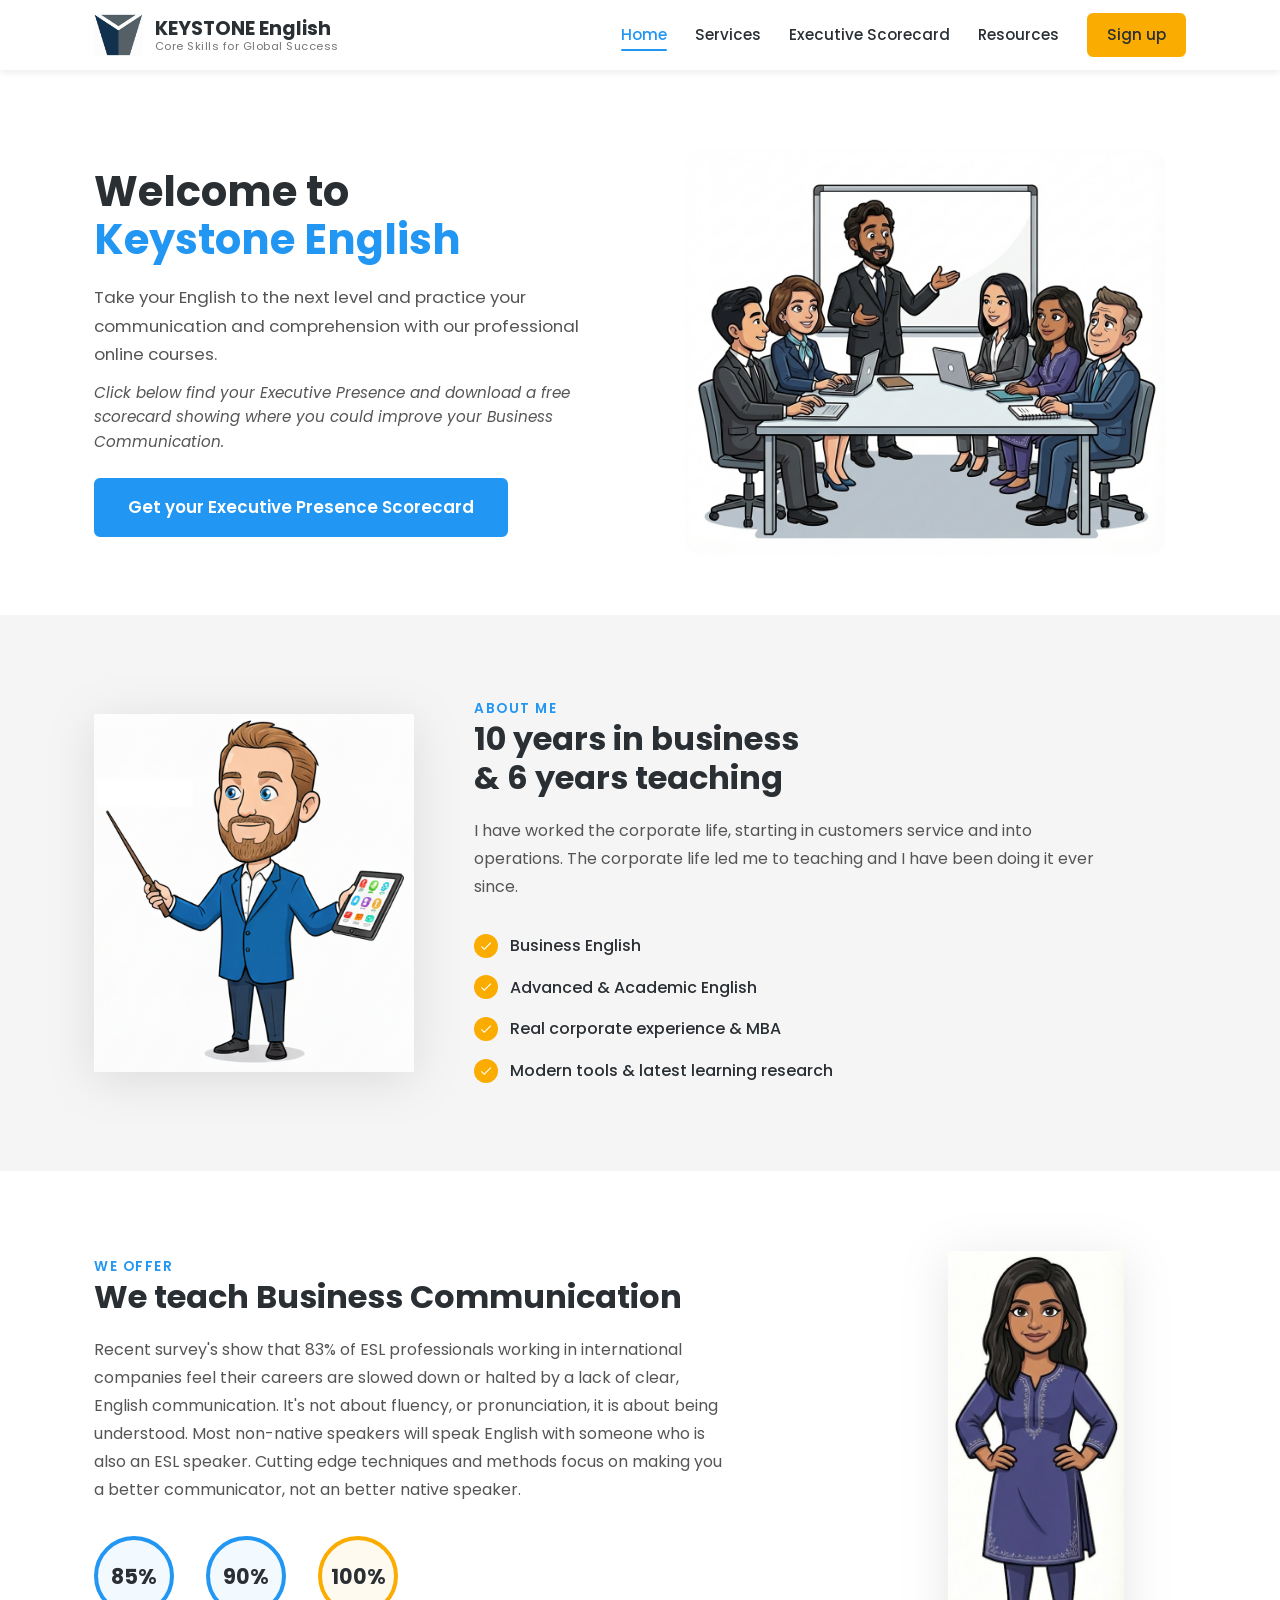
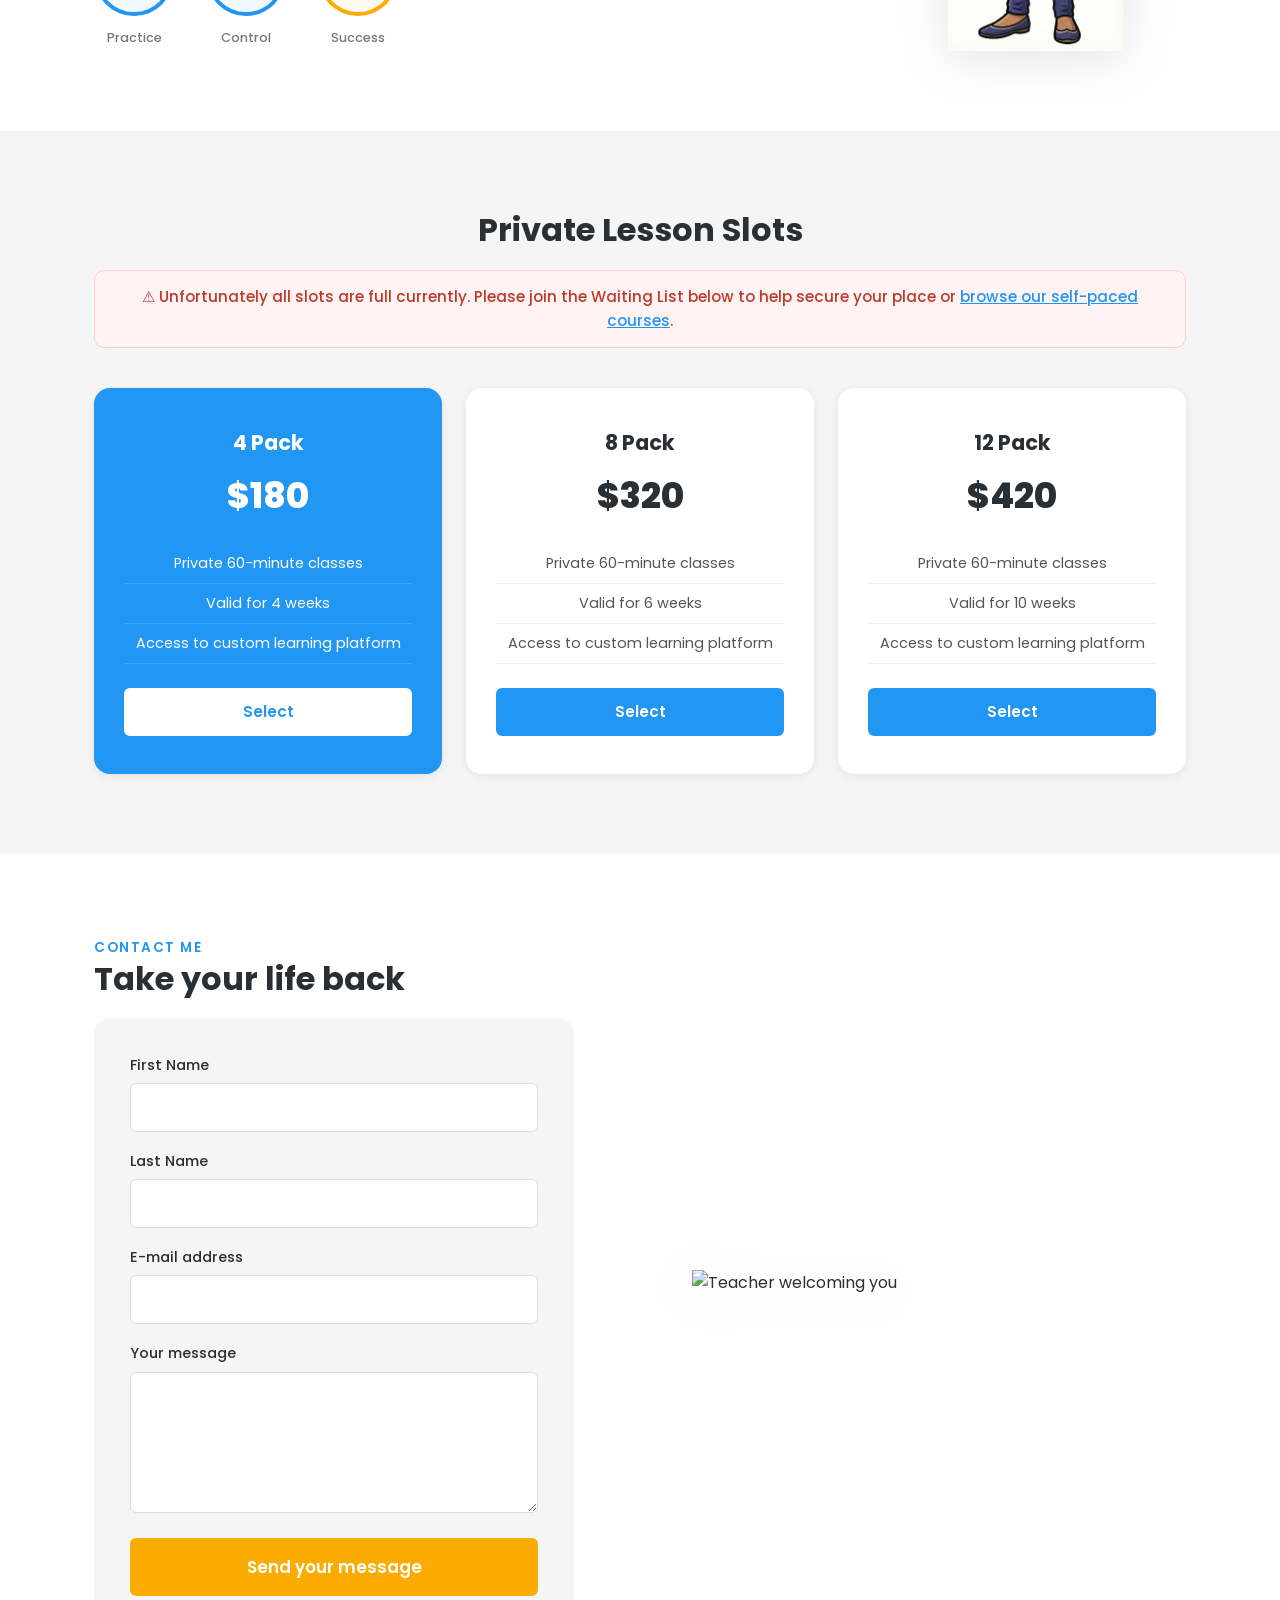
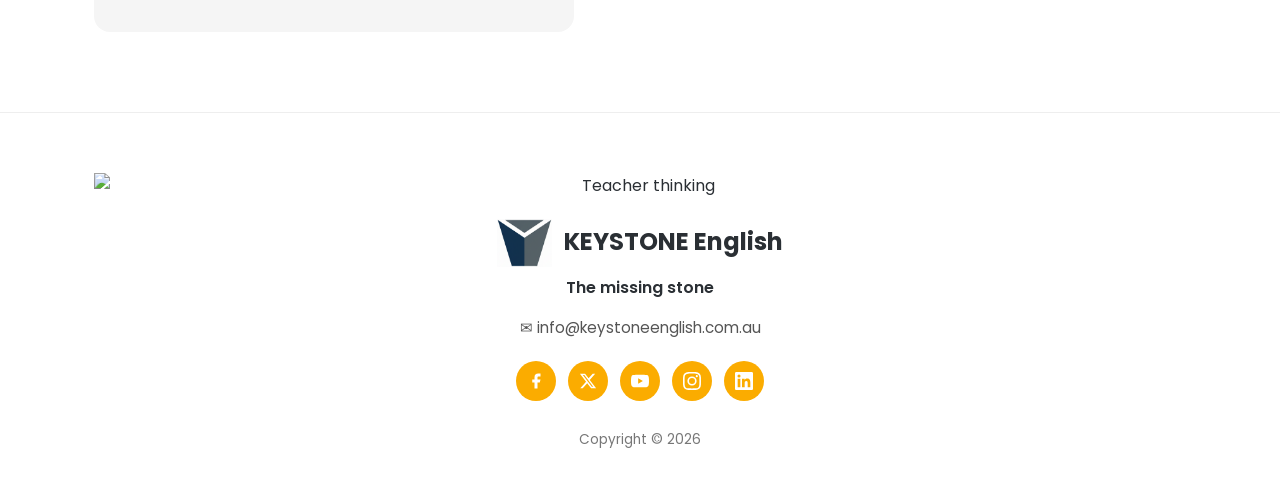
==== index.html @ 1584ec23 "Add index.html" ====
<!DOCTYPE html>
<html lang="en">
<head>
    <meta charset="UTF-8">
    <meta name="viewport" content="width=device-width, initial-scale=1.0">
    <title>Keystone English — Core Skills for Global Success</title>
    <meta name="description" content="Take your English to the next level. Executive Presence coaching, Business English courses, and the free Executive Presence Scorecard for advanced ESL professionals.">

    <!-- Fonts -->
    <link rel="preconnect" href="https://fonts.googleapis.com">
    <link rel="preconnect" href="https://fonts.gstatic.com" crossorigin>
    <link href="https://fonts.googleapis.com/css2?family=Poppins:wght@300;400;500;600;700;800&family=Barlow:wght@400;500;600&display=swap" rel="stylesheet">

    <!-- Styles -->
    <link rel="stylesheet" href="css/style.css">

    <!-- Favicon -->
    <link rel="icon" type="image/png" href="assets/logo.png">
</head>
<body>

    <!-- ========== NAVIGATION ========== -->
    <nav class="navbar" id="main-nav">
        <div class="container navbar__inner">
            <a href="index.html" class="navbar__logo">
                <img src="assets/logo.png" alt="Keystone English Logo">
                <div class="navbar__logo-text">
                    KEYSTONE English
                    <span>Core Skills for Global Success</span>
                </div>
            </a>

            <div class="navbar__links" id="nav-links">
                <a href="index.html" class="active">Home</a>
                <a href="#services">Services</a>
                <a href="scorecard.html">Executive Scorecard</a>
                <a href="resources.html">Resources</a>
                <a href="scorecard.html" class="btn btn--gold btn--sm">Sign up</a>
            </div>

            <button class="navbar__hamburger" id="hamburger" aria-label="Menu">
                <span></span>
                <span></span>
                <span></span>
            </button>
        </div>
    </nav>

    <!-- ========== HERO ========== -->
    <section class="hero" id="hero">
        <div class="container">
            <div class="hero__content fade-in">
                <h1>
                    Welcome to<br>
                    <span class="text-blue">Keystone English</span>
                </h1>
                <p class="hero__subtitle">
                    Take your English to the next level and practice your communication and comprehension with our professional online courses.
                </p>
                <p class="hero__cta-note">
                    Click below find your Executive Presence and download a free scorecard showing where you could improve your Business Communication.
                </p>
                <div class="hero__actions">
                    <a href="scorecard.html" class="btn btn--blue btn--lg">Get your Executive Presence Scorecard</a>
                </div>
            </div>
            <div class="hero__image fade-in">
                <img src="assets/images/boardroom.png" alt="Business meeting illustration">
            </div>
        </div>
    </section>

    <!-- ========== ABOUT ME ========== -->
    <section class="section section--light" id="about">
        <div class="container">
            <div class="about__grid">
                <div class="about__image fade-in">
                    <img src="assets/images/me-pointing.png" alt="Teacher pointing — About Me">
                </div>
                <div class="about__content fade-in">
                    <span class="section-label">About me</span>
                    <h2 class="section-heading">10 years in business<br>& 6 years teaching</h2>
                    <p class="section-text">
                        I have worked the corporate life, starting in customers service and into operations. The corporate life led me to teaching and I have been doing it ever since.
                    </p>
                    <ul class="about__checklist">
                        <li>
                            <span class="check-icon">
                                <svg viewBox="0 0 24 24"><path d="M9 16.17L4.83 12l-1.42 1.41L9 19 21 7l-1.41-1.41z"/></svg>
                            </span>
                            Business English
                        </li>
                        <li>
                            <span class="check-icon">
                                <svg viewBox="0 0 24 24"><path d="M9 16.17L4.83 12l-1.42 1.41L9 19 21 7l-1.41-1.41z"/></svg>
                            </span>
                            Advanced & Academic English
                        </li>
                        <li>
                            <span class="check-icon">
                                <svg viewBox="0 0 24 24"><path d="M9 16.17L4.83 12l-1.42 1.41L9 19 21 7l-1.41-1.41z"/></svg>
                            </span>
                            Real corporate experience & MBA
                        </li>
                        <li>
                            <span class="check-icon">
                                <svg viewBox="0 0 24 24"><path d="M9 16.17L4.83 12l-1.42 1.41L9 19 21 7l-1.41-1.41z"/></svg>
                            </span>
                            Modern tools & latest learning research
                        </li>
                    </ul>
                </div>
            </div>
        </div>
    </section>

    <!-- ========== WE OFFER ========== -->
    <section class="section section--white" id="offer">
        <div class="container">
            <div class="offer__grid">
                <div class="offer__content fade-in">
                    <span class="section-label">We offer</span>
                    <h2 class="section-heading">We teach Business Communication</h2>
                    <p class="section-text">
                        Recent survey's show that 83% of ESL professionals working in international companies feel their careers are slowed down or halted by a lack of clear, English communication. It's not about fluency, or pronunciation, it is about being understood. Most non-native speakers will speak English with someone who is also an ESL speaker. Cutting edge techniques and methods focus on making you a better communicator, not an better native speaker.
                    </p>

                    <div class="stats">
                        <div class="stat-circle stat-circle--85">
                            <div class="stat-circle__ring">
                                <span class="stat-circle__value">85%</span>
                            </div>
                            <span class="stat-circle__label">Practice</span>
                        </div>
                        <div class="stat-circle stat-circle--90">
                            <div class="stat-circle__ring">
                                <span class="stat-circle__value">90%</span>
                            </div>
                            <span class="stat-circle__label">Control</span>
                        </div>
                        <div class="stat-circle stat-circle--100">
                            <div class="stat-circle__ring">
                                <span class="stat-circle__value">100%</span>
                            </div>
                            <span class="stat-circle__label">Success</span>
                        </div>
                    </div>
                </div>
                <div class="offer__image fade-in">
                    <img src="assets/images/teacher-indian-female.png" alt="Business communication teacher">
                </div>
            </div>
        </div>
    </section>

    <!-- ========== PRIVATE LESSON SLOTS ========== -->
    <section class="section section--light" id="services">
        <div class="container">
            <div style="text-align:center;" class="fade-in">
                <h2 class="section-heading" style="text-align:center;">Private Lesson Slots</h2>
            </div>

            <div class="packages__notice fade-in">
                ⚠ Unfortunately all slots are full currently. Please join the Waiting List below to help secure your place or <a href="resources.html" style="color:#2196F3; text-decoration:underline;">browse our self-paced courses</a>.
            </div>

            <div class="packages__grid">
                <div class="package-card package-card--featured fade-in">
                    <div class="package-card__name">4 Pack</div>
                    <div class="package-card__price">$180</div>
                    <div class="package-card__details">
                        <div class="package-card__detail">Private 60-minute classes</div>
                        <div class="package-card__detail">Valid for 4 weeks</div>
                        <div class="package-card__detail">Access to custom learning platform</div>
                    </div>
                    <a href="#contact" class="btn btn--blue package-card__btn">Select</a>
                </div>

                <div class="package-card fade-in">
                    <div class="package-card__name">8 Pack</div>
                    <div class="package-card__price">$320</div>
                    <div class="package-card__details">
                        <div class="package-card__detail">Private 60-minute classes</div>
                        <div class="package-card__detail">Valid for 6 weeks</div>
                        <div class="package-card__detail">Access to custom learning platform</div>
                    </div>
                    <a href="#contact" class="btn btn--blue package-card__btn">Select</a>
                </div>

                <div class="package-card fade-in">
                    <div class="package-card__name">12 Pack</div>
                    <div class="package-card__price">$420</div>
                    <div class="package-card__details">
                        <div class="package-card__detail">Private 60-minute classes</div>
                        <div class="package-card__detail">Valid for 10 weeks</div>
                        <div class="package-card__detail">Access to custom learning platform</div>
                    </div>
                    <a href="#contact" class="btn btn--blue package-card__btn">Select</a>
                </div>
            </div>
        </div>
    </section>

    <!-- ========== CONTACT SECTION ========== -->
    <section class="section section--white" id="contact">
        <div class="container">
            <div class="contact__grid">
                <div class="contact__form-wrapper fade-in">
                    <span class="section-label">Contact me</span>
                    <h2 class="section-heading">Take your life back</h2>
                    <form class="contact__form" id="contact-form">
                        <div class="form-group">
                            <label for="first-name">First Name</label>
                            <input type="text" id="first-name" name="firstName" required>
                        </div>
                        <div class="form-group">
                            <label for="last-name">Last Name</label>
                            <input type="text" id="last-name" name="lastName" required>
                        </div>
                        <div class="form-group">
                            <label for="email">E-mail address</label>
                            <input type="email" id="email" name="email" required>
                        </div>
                        <div class="form-group">
                            <label for="message">Your message</label>
                            <textarea id="message" name="message" rows="5"></textarea>
                        </div>
                        <button type="submit" class="btn btn--gold btn--lg" style="width:100%;">Send your message</button>
                    </form>
                </div>

                <div class="contact__image fade-in">
                    <img src="assets/images/me-excited.png" alt="Teacher welcoming you">
                </div>
            </div>
        </div>
    </section>

    <!-- ========== FOOTER ========== -->
    <footer class="footer">
        <div class="container">
            <div class="footer__character">
                <img src="assets/images/me-thinking.png" alt="Teacher thinking">
            </div>

            <div class="footer__logo">
                <img src="assets/logo.png" alt="Keystone English">
                <span class="footer__logo-text">KEYSTONE English</span>
            </div>

            <p class="footer__tagline">The missing stone</p>

            <p class="footer__email">
                ✉ <a href="mailto:info@keystoneenglish.com.au">info@keystoneenglish.com.au</a>
            </p>

            <div class="footer__social">
                <a href="https://www.facebook.com" target="_blank" aria-label="Facebook">
                    <svg viewBox="0 0 24 24"><path d="M18 2h-3a5 5 0 0 0-5 5v3H7v4h3v8h4v-8h3l1-4h-4V7a1 1 0 0 1 1-1h3z"/></svg>
                </a>
                <a href="https://www.twitter.com" target="_blank" aria-label="X">
                    <svg viewBox="0 0 24 24"><path d="M18.244 2.25h3.308l-7.227 8.26 8.502 11.24H16.17l-5.214-6.817L4.99 21.75H1.68l7.73-8.835L1.254 2.25H8.08l4.713 6.231zm-1.161 17.52h1.833L7.084 4.126H5.117z"/></svg>
                </a>
                <a href="https://www.youtube.com" target="_blank" aria-label="YouTube">
                    <svg viewBox="0 0 24 24"><path d="M23.498 6.186a3.016 3.016 0 0 0-2.122-2.136C19.505 3.545 12 3.545 12 3.545s-7.505 0-9.377.505A3.017 3.017 0 0 0 .502 6.186C0 8.07 0 12 0 12s0 3.93.502 5.814a3.016 3.016 0 0 0 2.122 2.136c1.871.505 9.376.505 9.376.505s7.505 0 9.377-.505a3.015 3.015 0 0 0 2.122-2.136C24 15.93 24 12 24 12s0-3.93-.502-5.814zM9.545 15.568V8.432L15.818 12l-6.273 3.568z"/></svg>
                </a>
                <a href="https://www.instagram.com" target="_blank" aria-label="Instagram">
                    <svg viewBox="0 0 24 24"><path d="M12 2.163c3.204 0 3.584.012 4.85.07 3.252.148 4.771 1.691 4.919 4.919.058 1.265.069 1.645.069 4.849 0 3.205-.012 3.584-.069 4.849-.149 3.225-1.664 4.771-4.919 4.919-1.266.058-1.644.07-4.85.07-3.204 0-3.584-.012-4.849-.07-3.26-.149-4.771-1.699-4.919-4.92-.058-1.265-.07-1.644-.07-4.849 0-3.204.013-3.583.07-4.849.149-3.227 1.664-4.771 4.919-4.919 1.266-.057 1.645-.069 4.849-.069zM12 0C8.741 0 8.333.014 7.053.072 2.695.272.273 2.69.073 7.052.014 8.333 0 8.741 0 12c0 3.259.014 3.668.072 4.948.2 4.358 2.618 6.78 6.98 6.98C8.333 23.986 8.741 24 12 24c3.259 0 3.668-.014 4.948-.072 4.354-.2 6.782-2.618 6.979-6.98.059-1.28.073-1.689.073-4.948 0-3.259-.014-3.667-.072-4.947-.196-4.354-2.617-6.78-6.979-6.98C15.668.014 15.259 0 12 0zm0 5.838a6.162 6.162 0 1 0 0 12.324 6.162 6.162 0 0 0 0-12.324zM12 16a4 4 0 1 1 0-8 4 4 0 0 1 0 8zm6.406-11.845a1.44 1.44 0 1 0 0 2.881 1.44 1.44 0 0 0 0-2.881z"/></svg>
                </a>
                <a href="https://www.linkedin.com" target="_blank" aria-label="LinkedIn">
                    <svg viewBox="0 0 24 24"><path d="M20.447 20.452h-3.554v-5.569c0-1.328-.027-3.037-1.852-3.037-1.853 0-2.136 1.445-2.136 2.939v5.667H9.351V9h3.414v1.561h.046c.477-.9 1.637-1.85 3.37-1.85 3.601 0 4.267 2.37 4.267 5.455v6.286zM5.337 7.433a2.062 2.062 0 0 1-2.063-2.065 2.064 2.064 0 1 1 2.063 2.065zm1.782 13.019H3.555V9h3.564v11.452zM22.225 0H1.771C.792 0 0 .774 0 1.729v20.542C0 23.227.792 24 1.771 24h20.451C23.2 24 24 23.227 24 22.271V1.729C24 .774 23.2 0 22.222 0h.003z"/></svg>
                </a>
            </div>

            <p class="footer__copyright">Copyright © 2026</p>
        </div>
    </footer>

    <!-- ========== JAVASCRIPT ========== -->
    <script>
        // Mobile nav toggle
        const hamburger = document.getElementById('hamburger');
        const navLinks = document.getElementById('nav-links');
        hamburger.addEventListener('click', () => {
            navLinks.classList.toggle('open');
        });

        // Close mobile nav on link click
        navLinks.querySelectorAll('a').forEach(link => {
            link.addEventListener('click', () => {
                navLinks.classList.remove('open');
            });
        });

        // Fade-in on scroll
        const fadeEls = document.querySelectorAll('.fade-in');
        const observer = new IntersectionObserver((entries) => {
            entries.forEach(entry => {
                if (entry.isIntersecting) {
                    entry.target.classList.add('visible');
                }
            });
        }, { threshold: 0.15 });

        fadeEls.forEach(el => observer.observe(el));

        // Navbar shadow on scroll
        window.addEventListener('scroll', () => {
            const nav = document.getElementById('main-nav');
            if (window.scrollY > 10) {
                nav.style.boxShadow = '0 4px 20px rgba(0,0,0,0.1)';
            } else {
                nav.style.boxShadow = '0 2px 8px rgba(0,0,0,0.08)';
            }
        });

        // Contact form handler (placeholder)
        document.getElementById('contact-form').addEventListener('submit', (e) => {
            e.preventDefault();
            alert('Thank you for your message! We will get back to you soon.');
            e.target.reset();
        });
    </script>
</body>
</html>
---- css/style.css ----
/* ============================================
   KEYSTONE ENGLISH — Brand Stylesheet
   Brand Gold: #FBAC00 | Dark Charcoal: #2A2F34
   Fonts: Poppins, Barlow, Playfair Display
   ============================================ */

/* ---------- RESET & BASE ---------- */
*, *::before, *::after { box-sizing: border-box; margin: 0; padding: 0; }

html {
  scroll-behavior: smooth;
  font-size: 16px;
}

body {
  font-family: 'Poppins', 'Barlow', Arial, Helvetica, sans-serif;
  color: #2A2F34;
  background: #ffffff;
  line-height: 1.6;
  -webkit-font-smoothing: antialiased;
}

img { max-width: 100%; height: auto; display: block; }
a { text-decoration: none; color: inherit; }
ul { list-style: none; }
h1, h2, h3, h4, h5, h6 { font-family: 'Poppins', sans-serif; font-weight: 700; line-height: 1.2; }

/* ---------- VARIABLES ---------- */
:root {
  --brand-gold: #FBAC00;
  --brand-gold-hover: #e09a00;
  --dark: #2A2F34;
  --dark-light: #3a4046;
  --white: #FFFFFF;
  --light-bg: #F5F5F5;
  --blue: #2196F3;
  --blue-dark: #0064D1;
  --text-body: #555;
  --text-muted: #777;
  --shadow-sm: 0 2px 8px rgba(0,0,0,0.08);
  --shadow-md: 0 4px 20px rgba(0,0,0,0.1);
  --shadow-lg: 0 8px 40px rgba(0,0,0,0.12);
  --radius: 10px;
  --radius-lg: 16px;
  --transition: 0.3s ease;
  --max-width: 1140px;
}

.container {
  width: 100%;
  max-width: var(--max-width);
  margin: 0 auto;
  padding: 0 24px;
}

/* ---------- NAVBAR ---------- */
.navbar {
  position: fixed;
  top: 0;
  left: 0;
  right: 0;
  z-index: 1000;
  background: var(--white);
  box-shadow: var(--shadow-sm);
  transition: box-shadow var(--transition);
}

.navbar__inner {
  display: flex;
  align-items: center;
  justify-content: space-between;
  height: 70px;
}

.navbar__logo {
  display: flex;
  align-items: center;
  gap: 12px;
}

.navbar__logo img {
  height: 42px;
  width: auto;
}

.navbar__logo-text {
  font-weight: 700;
  font-size: 1.2rem;
  color: var(--dark);
  line-height: 1.2;
}

.navbar__logo-text span {
  display: block;
  font-size: 0.7rem;
  font-weight: 400;
  color: var(--text-muted);
  letter-spacing: 0.5px;
}

.navbar__links {
  display: flex;
  align-items: center;
  gap: 28px;
}

.navbar__links a {
  font-size: 0.95rem;
  font-weight: 500;
  color: var(--dark);
  transition: color var(--transition);
  position: relative;
}

.navbar__links a:hover,
.navbar__links a.active {
  color: var(--blue);
}

.navbar__links a.active::after {
  content: '';
  position: absolute;
  bottom: -4px;
  left: 0;
  right: 0;
  height: 2px;
  background: var(--blue);
  border-radius: 2px;
}

/* Buttons */
.btn {
  display: inline-flex;
  align-items: center;
  justify-content: center;
  padding: 10px 24px;
  border-radius: 6px;
  font-family: 'Poppins', sans-serif;
  font-weight: 600;
  font-size: 0.95rem;
  cursor: pointer;
  border: 2px solid transparent;
  transition: all var(--transition);
  white-space: nowrap;
}

.btn--gold {
  background: var(--brand-gold);
  color: var(--white);
  border-color: var(--brand-gold);
}
.btn--gold:hover {
  background: var(--brand-gold-hover);
  border-color: var(--brand-gold-hover);
  transform: translateY(-1px);
  box-shadow: 0 4px 14px rgba(251,172,0,0.35);
}

.btn--blue {
  background: var(--blue);
  color: var(--white);
  border-color: var(--blue);
}
.btn--blue:hover {
  background: var(--blue-dark);
  border-color: var(--blue-dark);
  transform: translateY(-1px);
  box-shadow: 0 4px 14px rgba(33,150,243,0.35);
}

.btn--outline {
  background: transparent;
  color: var(--dark);
  border-color: var(--dark);
}
.btn--outline:hover {
  background: var(--dark);
  color: var(--white);
}

.btn--lg {
  padding: 14px 32px;
  font-size: 1.05rem;
}

.btn--sm {
  padding: 8px 18px;
  font-size: 0.85rem;
}

/* Hamburger */
.navbar__hamburger {
  display: none;
  flex-direction: column;
  gap: 5px;
  background: none;
  border: none;
  cursor: pointer;
  padding: 4px;
}

.navbar__hamburger span {
  display: block;
  width: 26px;
  height: 3px;
  background: var(--dark);
  border-radius: 2px;
  transition: var(--transition);
}

/* ---------- HERO SECTION ---------- */
.hero {
  margin-top: 70px;
  padding: 80px 0 60px;
  background: var(--white);
  position: relative;
  overflow: hidden;
}

.hero .container {
  display: flex;
  align-items: center;
  gap: 48px;
}

.hero__content {
  flex: 1;
  max-width: 540px;
}

.hero__content h1 {
  font-size: 2.6rem;
  color: var(--dark);
  margin-bottom: 20px;
  line-height: 1.15;
}

.hero__content h1 span.text-blue {
  color: var(--blue);
}

.hero__subtitle {
  font-size: 1.05rem;
  color: var(--text-body);
  margin-bottom: 12px;
  line-height: 1.7;
}

.hero__cta-note {
  font-size: 0.95rem;
  color: var(--text-body);
  margin-bottom: 24px;
  font-style: italic;
}

.hero__actions {
  display: flex;
  gap: 16px;
  flex-wrap: wrap;
}

.hero__image {
  flex: 1;
  display: flex;
  justify-content: center;
  align-items: center;
}

.hero__image img {
  max-width: 480px;
  width: 100%;
  border-radius: var(--radius-lg);
}

/* ---------- SECTIONS (SHARED) ---------- */
.section {
  padding: 80px 0;
}

.section--light {
  background: var(--light-bg);
}

.section--white {
  background: var(--white);
}

.section-label {
  font-size: 0.85rem;
  font-weight: 600;
  color: var(--blue);
  text-transform: uppercase;
  letter-spacing: 1.5px;
  margin-bottom: 8px;
}

.section-heading {
  font-size: 2rem;
  color: var(--dark);
  margin-bottom: 20px;
}

.section-text {
  font-size: 1rem;
  color: var(--text-body);
  line-height: 1.75;
  max-width: 640px;
}

/* ---------- ABOUT SECTION ---------- */
.about__grid {
  display: flex;
  align-items: center;
  gap: 60px;
}

.about__image {
  flex: 0 0 320px;
  display: flex;
  justify-content: center;
}

.about__image img {
  max-height: 440px;
  width: auto;
  filter: drop-shadow(0 8px 24px rgba(0,0,0,0.1));
}

.about__content {
  flex: 1;
}

.about__checklist {
  margin-top: 24px;
}

.about__checklist li {
  display: flex;
  align-items: center;
  gap: 12px;
  padding: 8px 0;
  font-size: 1rem;
  color: var(--dark);
  font-weight: 500;
}

.about__checklist li .check-icon {
  width: 24px;
  height: 24px;
  border-radius: 50%;
  background: var(--brand-gold);
  display: flex;
  align-items: center;
  justify-content: center;
  flex-shrink: 0;
}

.about__checklist li .check-icon svg {
  width: 14px;
  height: 14px;
  fill: var(--white);
}

/* ---------- WE OFFER SECTION ---------- */
.offer__grid {
  display: flex;
  align-items: center;
  gap: 60px;
}

.offer__content {
  flex: 1;
}

.offer__image {
  flex: 0 0 300px;
  display: flex;
  justify-content: center;
}

.offer__image img {
  max-height: 400px;
  width: auto;
  filter: drop-shadow(0 8px 24px rgba(0,0,0,0.1));
}

.stats {
  display: flex;
  gap: 32px;
  margin-top: 32px;
}

.stat-circle {
  text-align: center;
}

.stat-circle__ring {
  width: 80px;
  height: 80px;
  border-radius: 50%;
  border: 4px solid #ddd;
  display: flex;
  align-items: center;
  justify-content: center;
  margin: 0 auto 8px;
  position: relative;
}

.stat-circle__ring::before {
  content: '';
  position: absolute;
  inset: -4px;
  border-radius: 50%;
  border: 4px solid transparent;
}

.stat-circle--85 .stat-circle__ring {
  border-color: var(--blue);
  background: rgba(33,150,243,0.06);
}

.stat-circle--90 .stat-circle__ring {
  border-color: var(--blue);
  background: rgba(33,150,243,0.06);
}

.stat-circle--100 .stat-circle__ring {
  border-color: var(--brand-gold);
  background: rgba(251,172,0,0.06);
}

.stat-circle__value {
  font-size: 1.3rem;
  font-weight: 700;
  color: var(--dark);
}

.stat-circle__label {
  font-size: 0.8rem;
  color: var(--text-muted);
  font-weight: 500;
}

/* ---------- PACKAGES SECTION ---------- */
.packages__notice {
  background: #fff3f3;
  border: 1px solid #ffcccc;
  color: #c0392b;
  padding: 14px 20px;
  border-radius: var(--radius);
  text-align: center;
  margin-bottom: 40px;
  font-size: 0.95rem;
  font-weight: 500;
}

.packages__grid {
  display: grid;
  grid-template-columns: repeat(3, 1fr);
  gap: 24px;
}

.package-card {
  background: var(--white);
  border-radius: var(--radius-lg);
  padding: 36px 28px;
  text-align: center;
  box-shadow: var(--shadow-sm);
  transition: all var(--transition);
  border: 2px solid transparent;
  position: relative;
}

.package-card:hover {
  transform: translateY(-4px);
  box-shadow: var(--shadow-lg);
}

.package-card--featured {
  background: var(--blue);
  color: var(--white);
  border-color: var(--blue);
}

.package-card--featured .package-card__price,
.package-card--featured .package-card__name,
.package-card--featured .package-card__detail {
  color: var(--white);
}

.package-card__name {
  font-size: 1.3rem;
  font-weight: 700;
  color: var(--dark);
  margin-bottom: 8px;
}

.package-card__price {
  font-size: 2.2rem;
  font-weight: 800;
  color: var(--dark);
  margin-bottom: 20px;
}

.package-card__price span {
  font-size: 1rem;
  font-weight: 400;
}

.package-card__details {
  margin-bottom: 24px;
}

.package-card__detail {
  font-size: 0.9rem;
  color: var(--text-body);
  padding: 8px 0;
  border-bottom: 1px solid rgba(0,0,0,0.06);
}

.package-card--featured .package-card__detail {
  border-bottom-color: rgba(255,255,255,0.15);
}

.package-card__btn {
  width: 100%;
}

.package-card--featured .btn--blue {
  background: var(--white);
  color: var(--blue);
  border-color: var(--white);
}

.package-card--featured .btn--blue:hover {
  background: var(--light-bg);
  color: var(--blue-dark);
}

/* ---------- CONTACT SECTION ---------- */
.contact__grid {
  display: flex;
  align-items: center;
  gap: 60px;
}

.contact__form-wrapper {
  flex: 1;
  max-width: 480px;
}

.contact__form {
  background: var(--light-bg);
  padding: 36px;
  border-radius: var(--radius-lg);
}

.form-group {
  margin-bottom: 18px;
}

.form-group label {
  display: block;
  font-size: 0.9rem;
  font-weight: 500;
  color: var(--dark);
  margin-bottom: 6px;
}

.form-group input,
.form-group textarea {
  width: 100%;
  padding: 12px 16px;
  border: 1px solid #ddd;
  border-radius: 6px;
  font-family: 'Poppins', sans-serif;
  font-size: 0.95rem;
  color: var(--dark);
  transition: border-color var(--transition);
  background: var(--white);
}

.form-group input:focus,
.form-group textarea:focus {
  outline: none;
  border-color: var(--brand-gold);
  box-shadow: 0 0 0 3px rgba(251,172,0,0.15);
}

.form-group textarea {
  resize: vertical;
  min-height: 120px;
}

.contact__image {
  flex: 0 0 320px;
  display: flex;
  justify-content: center;
}

.contact__image img {
  max-height: 420px;
  width: auto;
  filter: drop-shadow(0 8px 24px rgba(0,0,0,0.1));
}

/* ---------- FOOTER ---------- */
.footer {
  background: var(--white);
  border-top: 1px solid #eee;
  padding: 60px 0 30px;
  text-align: center;
}

.footer__character {
  margin: 0 auto 20px;
}

.footer__character img {
  max-height: 160px;
  width: auto;
  margin: 0 auto;
}

.footer__logo {
  display: flex;
  align-items: center;
  justify-content: center;
  gap: 12px;
  margin-bottom: 8px;
}

.footer__logo img {
  height: 48px;
  width: auto;
}

.footer__logo-text {
  font-size: 1.5rem;
  font-weight: 700;
  color: var(--dark);
}

.footer__tagline {
  font-size: 1rem;
  font-weight: 600;
  color: var(--dark);
  margin-bottom: 16px;
}

.footer__email {
  font-size: 0.95rem;
  color: var(--text-body);
  margin-bottom: 20px;
}

.footer__email a {
  color: var(--text-body);
  transition: color var(--transition);
}

.footer__email a:hover {
  color: var(--brand-gold);
}

.footer__social {
  display: flex;
  justify-content: center;
  gap: 12px;
  margin-bottom: 28px;
}

.footer__social a {
  width: 40px;
  height: 40px;
  border-radius: 50%;
  background: var(--brand-gold);
  color: var(--white);
  display: flex;
  align-items: center;
  justify-content: center;
  font-size: 1rem;
  font-weight: 700;
  transition: all var(--transition);
}

.footer__social a:hover {
  background: var(--brand-gold-hover);
  transform: translateY(-2px);
  box-shadow: 0 4px 12px rgba(251,172,0,0.35);
}

.footer__social a svg {
  width: 18px;
  height: 18px;
  fill: var(--white);
}

.footer__copyright {
  font-size: 0.85rem;
  color: var(--text-muted);
}

/* ---------- ANIMATIONS ---------- */
.fade-in {
  opacity: 0;
  transform: translateY(24px);
  transition: opacity 0.6s ease, transform 0.6s ease;
}

.fade-in.visible {
  opacity: 1;
  transform: translateY(0);
}

/* ---------- RESPONSIVE ---------- */
@media (max-width: 992px) {
  .hero .container {
    flex-direction: column;
    text-align: center;
  }

  .hero__content { max-width: 100%; }

  .hero__actions {
    justify-content: center;
  }

  .hero__image img { max-width: 380px; }

  .about__grid {
    flex-direction: column;
    text-align: center;
  }

  .about__image { flex: none; }

  .about__checklist li { justify-content: center; }

  .offer__grid {
    flex-direction: column;
    text-align: center;
  }

  .offer__image { flex: none; order: -1; }

  .stats { justify-content: center; }

  .packages__grid { grid-template-columns: 1fr; max-width: 400px; margin: 0 auto; }

  .contact__grid {
    flex-direction: column;
    text-align: center;
  }

  .contact__form-wrapper { max-width: 100%; }
  .contact__image { flex: none; order: -1; }
}

@media (max-width: 768px) {
  .navbar__links { display: none; }
  .navbar__hamburger { display: flex; }

  .navbar__links.open {
    display: flex;
    flex-direction: column;
    position: absolute;
    top: 70px;
    left: 0;
    right: 0;
    background: var(--white);
    padding: 20px 24px;
    box-shadow: var(--shadow-md);
    gap: 16px;
  }

  .hero__content h1 { font-size: 2rem; }
  .section-heading { font-size: 1.6rem; }
}

@media (max-width: 480px) {
  .hero { padding: 60px 0 40px; }
  .section { padding: 60px 0; }
  .hero__content h1 { font-size: 1.7rem; }
  .stats { gap: 20px; }
  .stat-circle__ring { width: 64px; height: 64px; }
  .stat-circle__value { font-size: 1.1rem; }
}
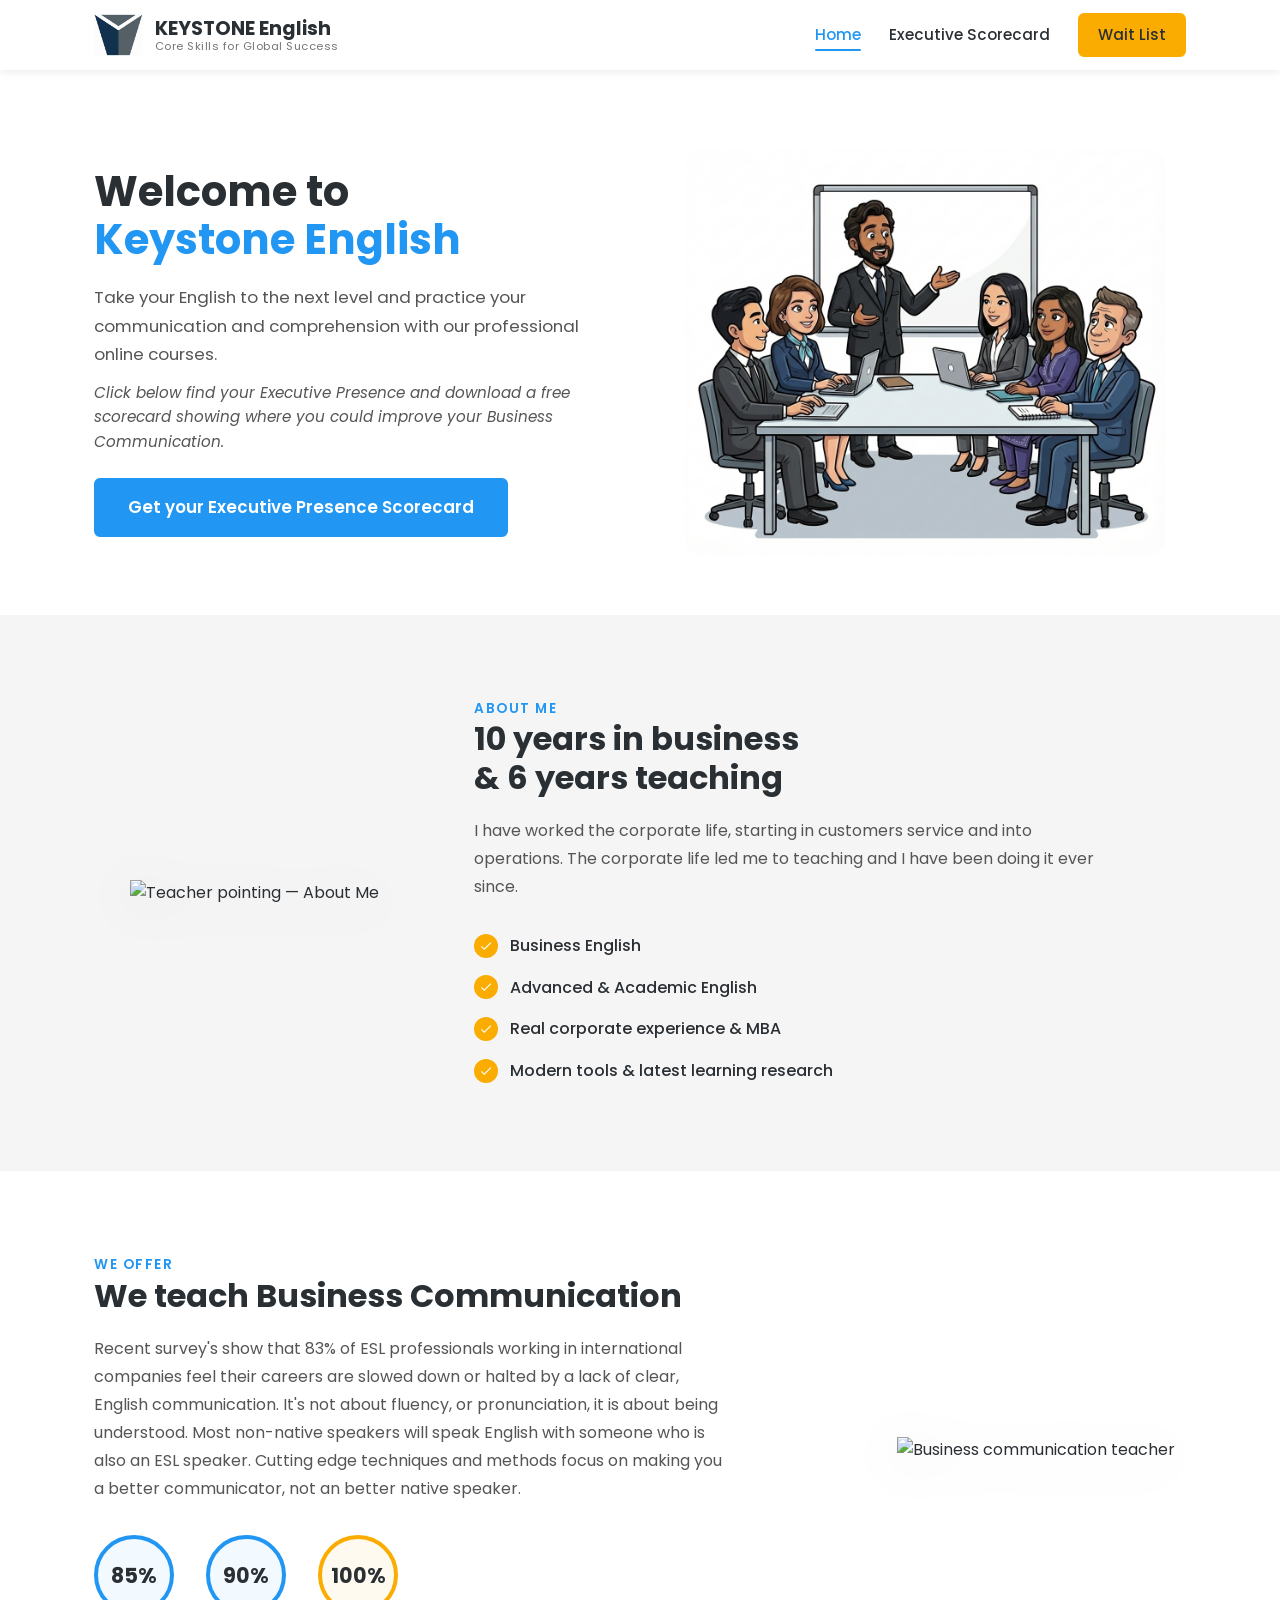
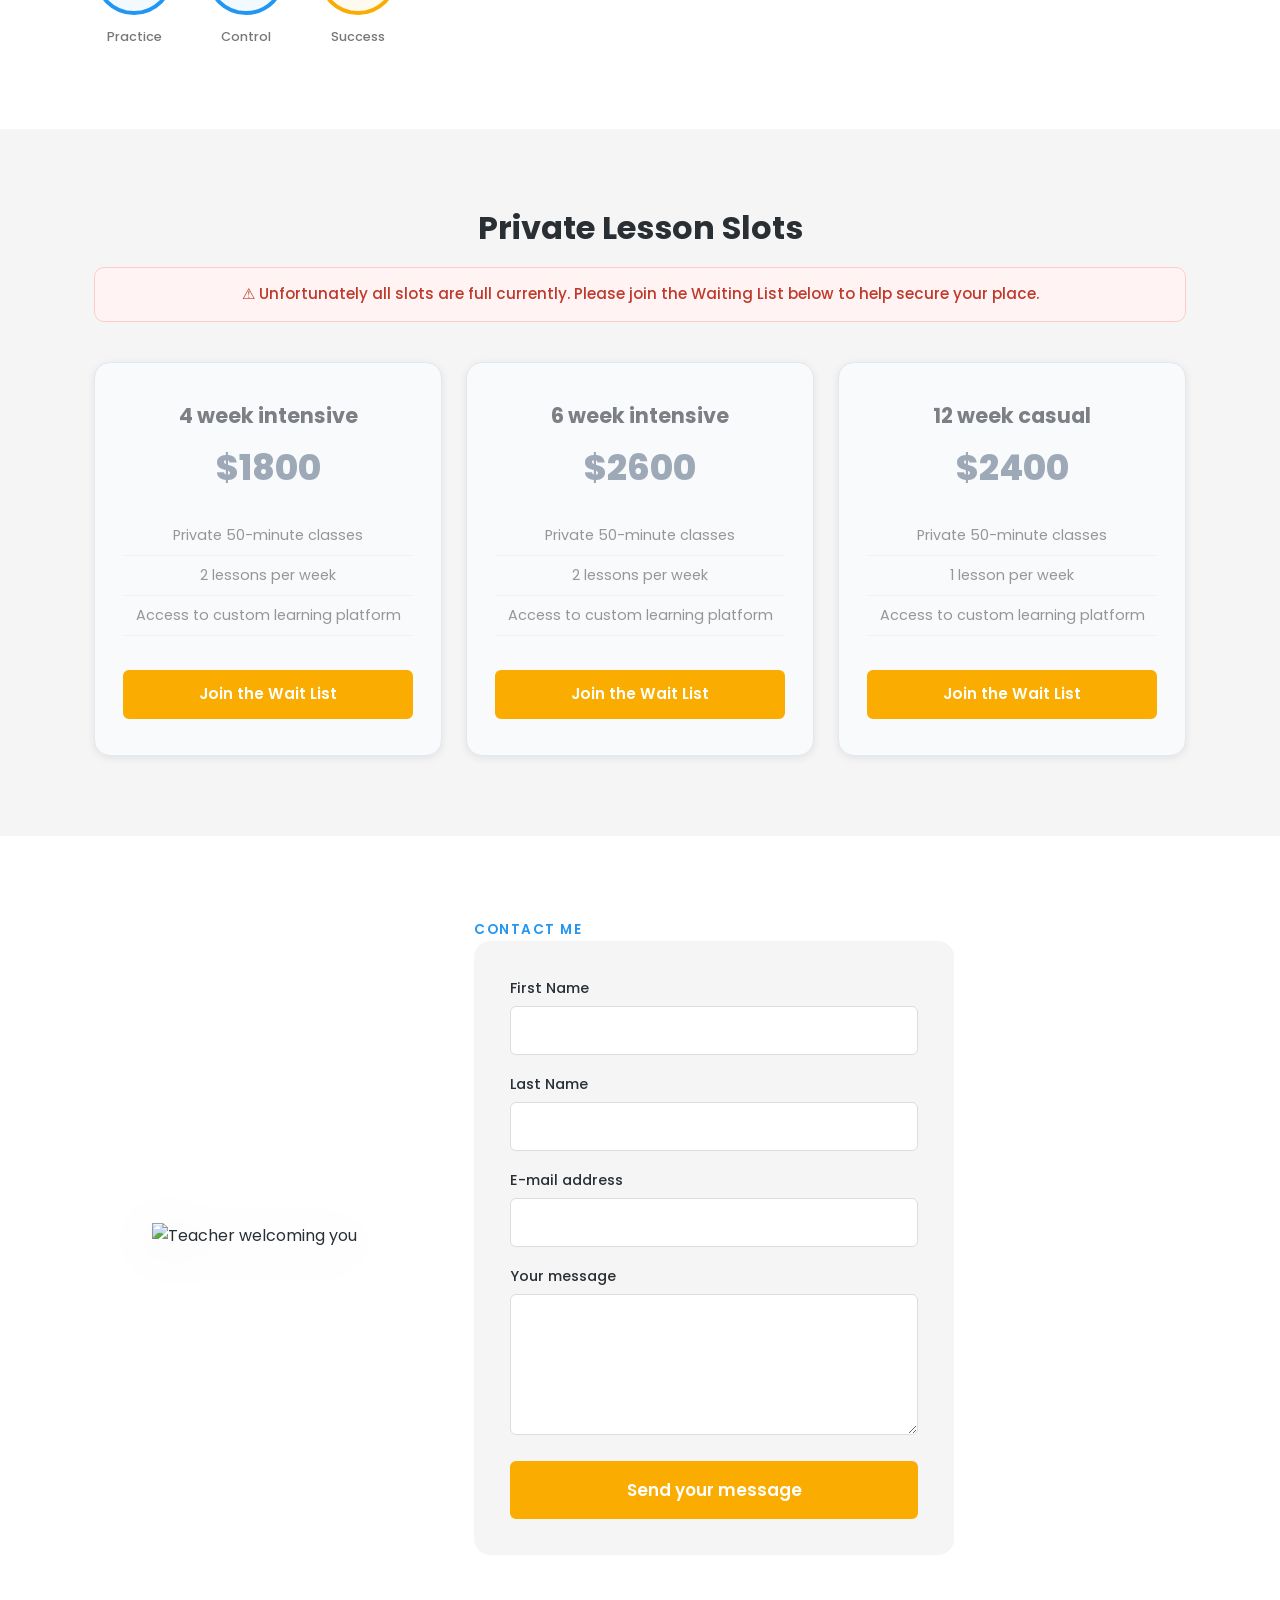
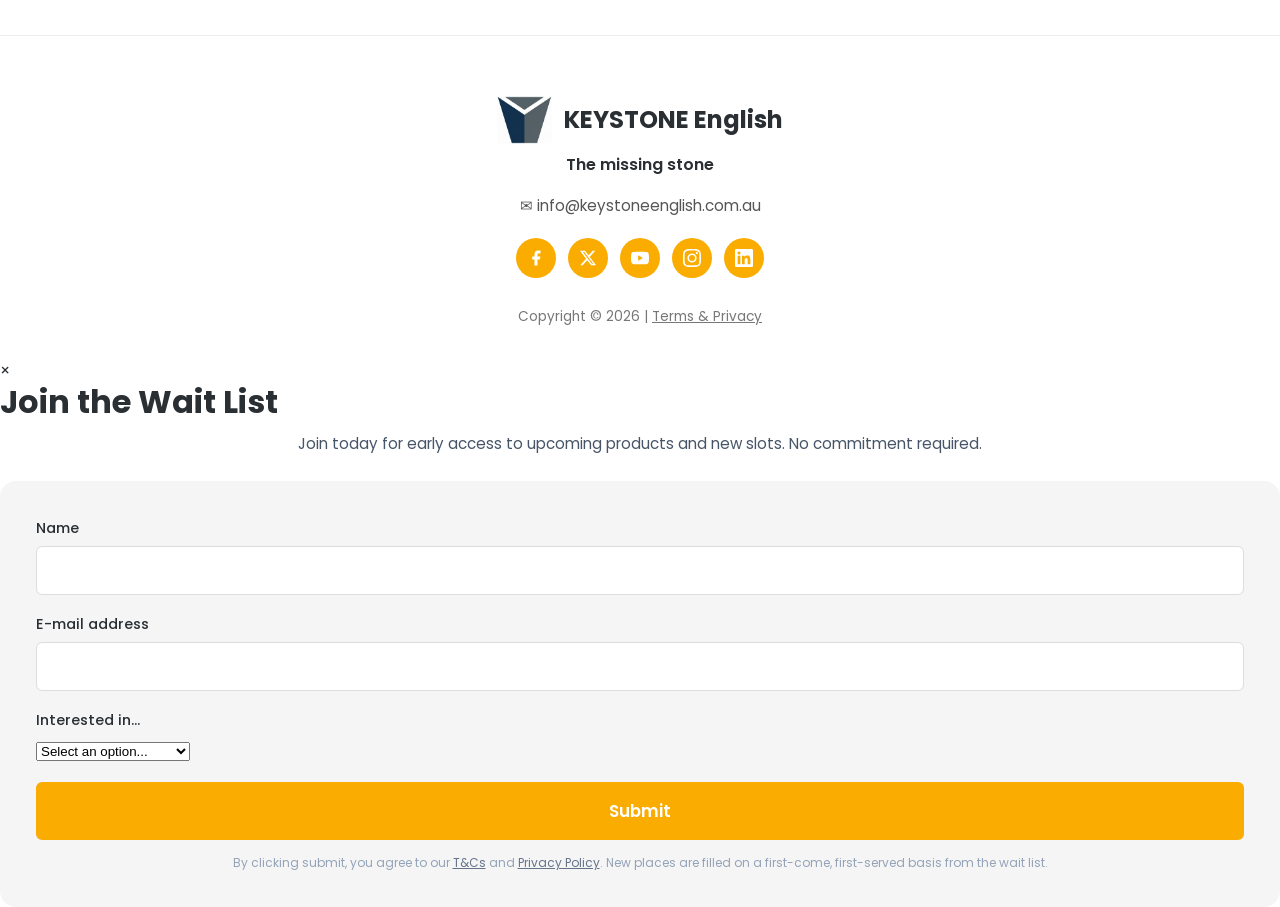
==== commit c9039d62: "Update index.html with latest design and branding" ====
--- a/index.html
+++ b/index.html
@@ -1,325 +1,512 @@
-<!DOCTYPE html>
-<html lang="en">
-<head>
-    <meta charset="UTF-8">
-    <meta name="viewport" content="width=device-width, initial-scale=1.0">
-    <title>Keystone English — Core Skills for Global Success</title>
-    <meta name="description" content="Take your English to the next level. Executive Presence coaching, Business English courses, and the free Executive Presence Scorecard for advanced ESL professionals.">
-
-    <!-- Fonts -->
-    <link rel="preconnect" href="https://fonts.googleapis.com">
-    <link rel="preconnect" href="https://fonts.gstatic.com" crossorigin>
-    <link href="https://fonts.googleapis.com/css2?family=Poppins:wght@300;400;500;600;700;800&family=Barlow:wght@400;500;600&display=swap" rel="stylesheet">
-
-    <!-- Styles -->
-    <link rel="stylesheet" href="css/style.css">
-
-    <!-- Favicon -->
-    <link rel="icon" type="image/png" href="assets/logo.png">
-</head>
-<body>
-
-    <!-- ========== NAVIGATION ========== -->
-    <nav class="navbar" id="main-nav">
-        <div class="container navbar__inner">
-            <a href="index.html" class="navbar__logo">
-                <img src="assets/logo.png" alt="Keystone English Logo">
-                <div class="navbar__logo-text">
-                    KEYSTONE English
-                    <span>Core Skills for Global Success</span>
-                </div>
-            </a>
-
-            <div class="navbar__links" id="nav-links">
-                <a href="index.html" class="active">Home</a>
-                <a href="#services">Services</a>
-                <a href="scorecard.html">Executive Scorecard</a>
-                <a href="resources.html">Resources</a>
-                <a href="scorecard.html" class="btn btn--gold btn--sm">Sign up</a>
-            </div>
-
-            <button class="navbar__hamburger" id="hamburger" aria-label="Menu">
-                <span></span>
-                <span></span>
-                <span></span>
-            </button>
-        </div>
-    </nav>
-
-    <!-- ========== HERO ========== -->
-    <section class="hero" id="hero">
-        <div class="container">
-            <div class="hero__content fade-in">
-                <h1>
-                    Welcome to<br>
-                    <span class="text-blue">Keystone English</span>
-                </h1>
-                <p class="hero__subtitle">
-                    Take your English to the next level and practice your communication and comprehension with our professional online courses.
-                </p>
-                <p class="hero__cta-note">
-                    Click below find your Executive Presence and download a free scorecard showing where you could improve your Business Communication.
-                </p>
-                <div class="hero__actions">
-                    <a href="scorecard.html" class="btn btn--blue btn--lg">Get your Executive Presence Scorecard</a>
-                </div>
-            </div>
-            <div class="hero__image fade-in">
-                <img src="assets/images/boardroom.png" alt="Business meeting illustration">
-            </div>
-        </div>
-    </section>
-
-    <!-- ========== ABOUT ME ========== -->
-    <section class="section section--light" id="about">
-        <div class="container">
-            <div class="about__grid">
-                <div class="about__image fade-in">
-                    <img src="assets/images/me-pointing.png" alt="Teacher pointing — About Me">
-                </div>
-                <div class="about__content fade-in">
-                    <span class="section-label">About me</span>
-                    <h2 class="section-heading">10 years in business<br>& 6 years teaching</h2>
-                    <p class="section-text">
-                        I have worked the corporate life, starting in customers service and into operations. The corporate life led me to teaching and I have been doing it ever since.
-                    </p>
-                    <ul class="about__checklist">
-                        <li>
-                            <span class="check-icon">
-                                <svg viewBox="0 0 24 24"><path d="M9 16.17L4.83 12l-1.42 1.41L9 19 21 7l-1.41-1.41z"/></svg>
-                            </span>
-                            Business English
-                        </li>
-                        <li>
-                            <span class="check-icon">
-                                <svg viewBox="0 0 24 24"><path d="M9 16.17L4.83 12l-1.42 1.41L9 19 21 7l-1.41-1.41z"/></svg>
-                            </span>
-                            Advanced & Academic English
-                        </li>
-                        <li>
-                            <span class="check-icon">
-                                <svg viewBox="0 0 24 24"><path d="M9 16.17L4.83 12l-1.42 1.41L9 19 21 7l-1.41-1.41z"/></svg>
-                            </span>
-                            Real corporate experience & MBA
-                        </li>
-                        <li>
-                            <span class="check-icon">
-                                <svg viewBox="0 0 24 24"><path d="M9 16.17L4.83 12l-1.42 1.41L9 19 21 7l-1.41-1.41z"/></svg>
-                            </span>
-                            Modern tools & latest learning research
-                        </li>
-                    </ul>
-                </div>
-            </div>
-        </div>
-    </section>
-
-    <!-- ========== WE OFFER ========== -->
-    <section class="section section--white" id="offer">
-        <div class="container">
-            <div class="offer__grid">
-                <div class="offer__content fade-in">
-                    <span class="section-label">We offer</span>
-                    <h2 class="section-heading">We teach Business Communication</h2>
-                    <p class="section-text">
-                        Recent survey's show that 83% of ESL professionals working in international companies feel their careers are slowed down or halted by a lack of clear, English communication. It's not about fluency, or pronunciation, it is about being understood. Most non-native speakers will speak English with someone who is also an ESL speaker. Cutting edge techniques and methods focus on making you a better communicator, not an better native speaker.
-                    </p>
-
-                    <div class="stats">
-                        <div class="stat-circle stat-circle--85">
-                            <div class="stat-circle__ring">
-                                <span class="stat-circle__value">85%</span>
-                            </div>
-                            <span class="stat-circle__label">Practice</span>
-                        </div>
-                        <div class="stat-circle stat-circle--90">
-                            <div class="stat-circle__ring">
-                                <span class="stat-circle__value">90%</span>
-                            </div>
-                            <span class="stat-circle__label">Control</span>
-                        </div>
-                        <div class="stat-circle stat-circle--100">
-                            <div class="stat-circle__ring">
-                                <span class="stat-circle__value">100%</span>
-                            </div>
-                            <span class="stat-circle__label">Success</span>
-                        </div>
-                    </div>
-                </div>
-                <div class="offer__image fade-in">
-                    <img src="assets/images/teacher-indian-female.png" alt="Business communication teacher">
-                </div>
-            </div>
-        </div>
-    </section>
-
-    <!-- ========== PRIVATE LESSON SLOTS ========== -->
-    <section class="section section--light" id="services">
-        <div class="container">
-            <div style="text-align:center;" class="fade-in">
-                <h2 class="section-heading" style="text-align:center;">Private Lesson Slots</h2>
-            </div>
-
-            <div class="packages__notice fade-in">
-                ⚠ Unfortunately all slots are full currently. Please join the Waiting List below to help secure your place or <a href="resources.html" style="color:#2196F3; text-decoration:underline;">browse our self-paced courses</a>.
-            </div>
-
-            <div class="packages__grid">
-                <div class="package-card package-card--featured fade-in">
-                    <div class="package-card__name">4 Pack</div>
-                    <div class="package-card__price">$180</div>
-                    <div class="package-card__details">
-                        <div class="package-card__detail">Private 60-minute classes</div>
-                        <div class="package-card__detail">Valid for 4 weeks</div>
-                        <div class="package-card__detail">Access to custom learning platform</div>
-                    </div>
-                    <a href="#contact" class="btn btn--blue package-card__btn">Select</a>
-                </div>
-
-                <div class="package-card fade-in">
-                    <div class="package-card__name">8 Pack</div>
-                    <div class="package-card__price">$320</div>
-                    <div class="package-card__details">
-                        <div class="package-card__detail">Private 60-minute classes</div>
-                        <div class="package-card__detail">Valid for 6 weeks</div>
-                        <div class="package-card__detail">Access to custom learning platform</div>
-                    </div>
-                    <a href="#contact" class="btn btn--blue package-card__btn">Select</a>
-                </div>
-
-                <div class="package-card fade-in">
-                    <div class="package-card__name">12 Pack</div>
-                    <div class="package-card__price">$420</div>
-                    <div class="package-card__details">
-                        <div class="package-card__detail">Private 60-minute classes</div>
-                        <div class="package-card__detail">Valid for 10 weeks</div>
-                        <div class="package-card__detail">Access to custom learning platform</div>
-                    </div>
-                    <a href="#contact" class="btn btn--blue package-card__btn">Select</a>
-                </div>
-            </div>
-        </div>
-    </section>
-
-    <!-- ========== CONTACT SECTION ========== -->
-    <section class="section section--white" id="contact">
-        <div class="container">
-            <div class="contact__grid">
-                <div class="contact__form-wrapper fade-in">
-                    <span class="section-label">Contact me</span>
-                    <h2 class="section-heading">Take your life back</h2>
-                    <form class="contact__form" id="contact-form">
-                        <div class="form-group">
-                            <label for="first-name">First Name</label>
-                            <input type="text" id="first-name" name="firstName" required>
-                        </div>
-                        <div class="form-group">
-                            <label for="last-name">Last Name</label>
-                            <input type="text" id="last-name" name="lastName" required>
-                        </div>
-                        <div class="form-group">
-                            <label for="email">E-mail address</label>
-                            <input type="email" id="email" name="email" required>
-                        </div>
-                        <div class="form-group">
-                            <label for="message">Your message</label>
-                            <textarea id="message" name="message" rows="5"></textarea>
-                        </div>
-                        <button type="submit" class="btn btn--gold btn--lg" style="width:100%;">Send your message</button>
-                    </form>
-                </div>
-
-                <div class="contact__image fade-in">
-                    <img src="assets/images/me-excited.png" alt="Teacher welcoming you">
-                </div>
-            </div>
-        </div>
-    </section>
-
-    <!-- ========== FOOTER ========== -->
-    <footer class="footer">
-        <div class="container">
-            <div class="footer__character">
-                <img src="assets/images/me-thinking.png" alt="Teacher thinking">
-            </div>
-
-            <div class="footer__logo">
-                <img src="assets/logo.png" alt="Keystone English">
-                <span class="footer__logo-text">KEYSTONE English</span>
-            </div>
-
-            <p class="footer__tagline">The missing stone</p>
-
-            <p class="footer__email">
-                ✉ <a href="mailto:info@keystoneenglish.com.au">info@keystoneenglish.com.au</a>
-            </p>
-
-            <div class="footer__social">
-                <a href="https://www.facebook.com" target="_blank" aria-label="Facebook">
-                    <svg viewBox="0 0 24 24"><path d="M18 2h-3a5 5 0 0 0-5 5v3H7v4h3v8h4v-8h3l1-4h-4V7a1 1 0 0 1 1-1h3z"/></svg>
-                </a>
-                <a href="https://www.twitter.com" target="_blank" aria-label="X">
-                    <svg viewBox="0 0 24 24"><path d="M18.244 2.25h3.308l-7.227 8.26 8.502 11.24H16.17l-5.214-6.817L4.99 21.75H1.68l7.73-8.835L1.254 2.25H8.08l4.713 6.231zm-1.161 17.52h1.833L7.084 4.126H5.117z"/></svg>
-                </a>
-                <a href="https://www.youtube.com" target="_blank" aria-label="YouTube">
-                    <svg viewBox="0 0 24 24"><path d="M23.498 6.186a3.016 3.016 0 0 0-2.122-2.136C19.505 3.545 12 3.545 12 3.545s-7.505 0-9.377.505A3.017 3.017 0 0 0 .502 6.186C0 8.07 0 12 0 12s0 3.93.502 5.814a3.016 3.016 0 0 0 2.122 2.136c1.871.505 9.376.505 9.376.505s7.505 0 9.377-.505a3.015 3.015 0 0 0 2.122-2.136C24 15.93 24 12 24 12s0-3.93-.502-5.814zM9.545 15.568V8.432L15.818 12l-6.273 3.568z"/></svg>
-                </a>
-                <a href="https://www.instagram.com" target="_blank" aria-label="Instagram">
-                    <svg viewBox="0 0 24 24"><path d="M12 2.163c3.204 0 3.584.012 4.85.07 3.252.148 4.771 1.691 4.919 4.919.058 1.265.069 1.645.069 4.849 0 3.205-.012 3.584-.069 4.849-.149 3.225-1.664 4.771-4.919 4.919-1.266.058-1.644.07-4.85.07-3.204 0-3.584-.012-4.849-.07-3.26-.149-4.771-1.699-4.919-4.92-.058-1.265-.07-1.644-.07-4.849 0-3.204.013-3.583.07-4.849.149-3.227 1.664-4.771 4.919-4.919 1.266-.057 1.645-.069 4.849-.069zM12 0C8.741 0 8.333.014 7.053.072 2.695.272.273 2.69.073 7.052.014 8.333 0 8.741 0 12c0 3.259.014 3.668.072 4.948.2 4.358 2.618 6.78 6.98 6.98C8.333 23.986 8.741 24 12 24c3.259 0 3.668-.014 4.948-.072 4.354-.2 6.782-2.618 6.979-6.98.059-1.28.073-1.689.073-4.948 0-3.259-.014-3.667-.072-4.947-.196-4.354-2.617-6.78-6.979-6.98C15.668.014 15.259 0 12 0zm0 5.838a6.162 6.162 0 1 0 0 12.324 6.162 6.162 0 0 0 0-12.324zM12 16a4 4 0 1 1 0-8 4 4 0 0 1 0 8zm6.406-11.845a1.44 1.44 0 1 0 0 2.881 1.44 1.44 0 0 0 0-2.881z"/></svg>
-                </a>
-                <a href="https://www.linkedin.com" target="_blank" aria-label="LinkedIn">
-                    <svg viewBox="0 0 24 24"><path d="M20.447 20.452h-3.554v-5.569c0-1.328-.027-3.037-1.852-3.037-1.853 0-2.136 1.445-2.136 2.939v5.667H9.351V9h3.414v1.561h.046c.477-.9 1.637-1.85 3.37-1.85 3.601 0 4.267 2.37 4.267 5.455v6.286zM5.337 7.433a2.062 2.062 0 0 1-2.063-2.065 2.064 2.064 0 1 1 2.063 2.065zm1.782 13.019H3.555V9h3.564v11.452zM22.225 0H1.771C.792 0 0 .774 0 1.729v20.542C0 23.227.792 24 1.771 24h20.451C23.2 24 24 23.227 24 22.271V1.729C24 .774 23.2 0 22.222 0h.003z"/></svg>
-                </a>
-            </div>
-
-            <p class="footer__copyright">Copyright © 2026</p>
-        </div>
-    </footer>
-
-    <!-- ========== JAVASCRIPT ========== -->
-    <script>
-        // Mobile nav toggle
-        const hamburger = document.getElementById('hamburger');
-        const navLinks = document.getElementById('nav-links');
-        hamburger.addEventListener('click', () => {
-            navLinks.classList.toggle('open');
-        });
-
-        // Close mobile nav on link click
-        navLinks.querySelectorAll('a').forEach(link => {
-            link.addEventListener('click', () => {
-                navLinks.classList.remove('open');
-            });
-        });
-
-        // Fade-in on scroll
-        const fadeEls = document.querySelectorAll('.fade-in');
-        const observer = new IntersectionObserver((entries) => {
-            entries.forEach(entry => {
-                if (entry.isIntersecting) {
-                    entry.target.classList.add('visible');
-                }
-            });
-        }, { threshold: 0.15 });
-
-        fadeEls.forEach(el => observer.observe(el));
-
-        // Navbar shadow on scroll
-        window.addEventListener('scroll', () => {
-            const nav = document.getElementById('main-nav');
-            if (window.scrollY > 10) {
-                nav.style.boxShadow = '0 4px 20px rgba(0,0,0,0.1)';
-            } else {
-                nav.style.boxShadow = '0 2px 8px rgba(0,0,0,0.08)';
-            }
-        });
-
-        // Contact form handler (placeholder)
-        document.getElementById('contact-form').addEventListener('submit', (e) => {
-            e.preventDefault();
-            alert('Thank you for your message! We will get back to you soon.');
-            e.target.reset();
-        });
-    </script>
-</body>
-</html>
+<!DOCTYPE html>
+<html lang="en">
+
+<head>
+    <meta charset="UTF-8">
+    <meta name="viewport" content="width=device-width, initial-scale=1.0">
+    <title>Keystone English — Core Skills for Global Success</title>
+    <meta name="description"
+        content="Take your English to the next level. Executive Presence coaching, Business English courses, and the free Executive Presence Scorecard for advanced ESL professionals.">
+
+    <!-- Fonts -->
+    <link rel="preconnect" href="https://fonts.googleapis.com">
+    <link rel="preconnect" href="https://fonts.gstatic.com" crossorigin>
+    <link
+        href="https://fonts.googleapis.com/css2?family=Poppins:wght@300;400;500;600;700;800&family=Barlow:wght@400;500;600&display=swap"
+        rel="stylesheet">
+
+    <!-- Styles -->
+    <link rel="stylesheet" href="css/style.css">
+
+    <!-- Favicon -->
+    <link rel="icon" type="image/png" href="assets/logo.png">
+</head>
+
+<body>
+
+    <!-- ========== NAVIGATION ========== -->
+    <nav class="navbar" id="main-nav">
+        <div class="container navbar__inner">
+            <a href="index.html" class="navbar__logo">
+                <img src="assets/logo.png" alt="Keystone English Logo">
+                <div class="navbar__logo-text">
+                    KEYSTONE English
+                    <span>Core Skills for Global Success</span>
+                </div>
+            </a>
+
+            <div class="navbar__links" id="nav-links">
+                <a href="index.html" class="active">Home</a>
+                <a href="scorecard.html">Executive Scorecard</a>
+                <a href="#" class="btn btn--gold btn--sm" onclick="openWaitlistModal(''); return false;">Wait List</a>
+            </div>
+
+            <button class="navbar__hamburger" id="hamburger" aria-label="Menu">
+                <span></span>
+                <span></span>
+                <span></span>
+            </button>
+        </div>
+    </nav>
+
+    <!-- ========== HERO ========== -->
+    <section class="hero" id="hero">
+        <div class="container">
+            <div class="hero__content fade-in">
+                <h1>
+                    Welcome to<br>
+                    <span class="text-blue">Keystone English</span>
+                </h1>
+                <p class="hero__subtitle">
+                    Take your English to the next level and practice your communication and comprehension with our
+                    professional online courses.
+                </p>
+                <p class="hero__cta-note">
+                    Click below find your Executive Presence and download a free scorecard showing where you could
+                    improve your Business Communication.
+                </p>
+                <div class="hero__actions">
+                    <a href="scorecard.html" class="btn btn--blue btn--lg">Get your Executive Presence Scorecard</a>
+                </div>
+            </div>
+            <div class="hero__image fade-in">
+                <img src="assets/images/boardroom.png" alt="Business meeting illustration">
+            </div>
+        </div>
+    </section>
+
+    <!-- ========== ABOUT ME ========== -->
+    <section class="section section--light" id="about">
+        <div class="container">
+            <div class="about__grid">
+                <div class="about__image fade-in">
+                    <img src="assets/images/Character - me pointing transparant.png" alt="Teacher pointing — About Me">
+                </div>
+                <div class="about__content fade-in">
+                    <span class="section-label">About me</span>
+                    <h2 class="section-heading">10 years in business<br>& 6 years teaching</h2>
+                    <p class="section-text">
+                        I have worked the corporate life, starting in customers service and into operations. The
+                        corporate life led me to teaching and I have been doing it ever since.
+                    </p>
+                    <ul class="about__checklist">
+                        <li>
+                            <span class="check-icon">
+                                <svg viewBox="0 0 24 24">
+                                    <path d="M9 16.17L4.83 12l-1.42 1.41L9 19 21 7l-1.41-1.41z" />
+                                </svg>
+                            </span>
+                            Business English
+                        </li>
+                        <li>
+                            <span class="check-icon">
+                                <svg viewBox="0 0 24 24">
+                                    <path d="M9 16.17L4.83 12l-1.42 1.41L9 19 21 7l-1.41-1.41z" />
+                                </svg>
+                            </span>
+                            Advanced & Academic English
+                        </li>
+                        <li>
+                            <span class="check-icon">
+                                <svg viewBox="0 0 24 24">
+                                    <path d="M9 16.17L4.83 12l-1.42 1.41L9 19 21 7l-1.41-1.41z" />
+                                </svg>
+                            </span>
+                            Real corporate experience & MBA
+                        </li>
+                        <li>
+                            <span class="check-icon">
+                                <svg viewBox="0 0 24 24">
+                                    <path d="M9 16.17L4.83 12l-1.42 1.41L9 19 21 7l-1.41-1.41z" />
+                                </svg>
+                            </span>
+                            Modern tools & latest learning research
+                        </li>
+                    </ul>
+                </div>
+            </div>
+        </div>
+    </section>
+
+    <!-- ========== WE OFFER ========== -->
+    <section class="section section--white" id="offer">
+        <div class="container">
+            <div class="offer__grid">
+                <div class="offer__content fade-in">
+                    <span class="section-label">We offer</span>
+                    <h2 class="section-heading">We teach Business Communication</h2>
+                    <p class="section-text">
+                        Recent survey's show that 83% of ESL professionals working in international companies feel their
+                        careers are slowed down or halted by a lack of clear, English communication. It's not about
+                        fluency, or pronunciation, it is about being understood. Most non-native speakers will speak
+                        English with someone who is also an ESL speaker. Cutting edge techniques and methods focus on
+                        making you a better communicator, not an better native speaker.
+                    </p>
+
+                    <div class="stats">
+                        <div class="stat-circle stat-circle--85">
+                            <div class="stat-circle__ring">
+                                <span class="stat-circle__value">85%</span>
+                            </div>
+                            <span class="stat-circle__label">Practice</span>
+                        </div>
+                        <div class="stat-circle stat-circle--90">
+                            <div class="stat-circle__ring">
+                                <span class="stat-circle__value">90%</span>
+                            </div>
+                            <span class="stat-circle__label">Control</span>
+                        </div>
+                        <div class="stat-circle stat-circle--100">
+                            <div class="stat-circle__ring">
+                                <span class="stat-circle__value">100%</span>
+                            </div>
+                            <span class="stat-circle__label">Success</span>
+                        </div>
+                    </div>
+                </div>
+                <div class="offer__image fade-in">
+                    <img src="assets/images/Character - Indian female.png" alt="Business communication teacher">
+                </div>
+            </div>
+        </div>
+    </section>
+
+    <!-- ========== PRIVATE LESSON SLOTS ========== -->
+    <section class="section section--light" id="services">
+        <div class="container">
+            <div style="text-align:center;" class="fade-in">
+                <h2 class="section-heading" style="text-align:center;">Private Lesson Slots</h2>
+            </div>
+
+            <div class="packages__notice fade-in">
+                ⚠ Unfortunately all slots are full currently. Please join the Waiting List below to help secure your
+                place.
+            </div>
+
+            <div class="packages__grid">
+                <div class="package-card fade-in" style="background: #f8fafc; border: 1px solid #e2e8f0;">
+                    <div style="opacity: 0.6; pointer-events: none;">
+                        <div class="package-card__name">4 week intensive</div>
+                        <div class="package-card__price" style="color: #64748b;">$1800</div>
+                        <div class="package-card__details">
+                            <div class="package-card__detail">Private 50-minute classes</div>
+                            <div class="package-card__detail">2 lessons per week</div>
+                            <div class="package-card__detail">Access to custom learning platform</div>
+                        </div>
+                    </div>
+                    <a href="#" class="btn btn--gold package-card__btn" style="margin-top: 10px;"
+                        onclick="openWaitlistModal('4 week intensive'); return false;">Join the Wait List</a>
+                </div>
+
+                <div class="package-card fade-in" style="background: #f8fafc; border: 1px solid #e2e8f0;">
+                    <div style="opacity: 0.6; pointer-events: none;">
+                        <div class="package-card__name">6 week intensive</div>
+                        <div class="package-card__price" style="color: #64748b;">$2600</div>
+                        <div class="package-card__details">
+                            <div class="package-card__detail">Private 50-minute classes</div>
+                            <div class="package-card__detail">2 lessons per week</div>
+                            <div class="package-card__detail">Access to custom learning platform</div>
+                        </div>
+                    </div>
+                    <a href="#" class="btn btn--gold package-card__btn" style="margin-top: 10px;"
+                        onclick="openWaitlistModal('6 week intensive'); return false;">Join the Wait List</a>
+                </div>
+
+                <div class="package-card fade-in" style="background: #f8fafc; border: 1px solid #e2e8f0;">
+                    <div style="opacity: 0.6; pointer-events: none;">
+                        <div class="package-card__name">12 week casual</div>
+                        <div class="package-card__price" style="color: #64748b;">$2400</div>
+                        <div class="package-card__details">
+                            <div class="package-card__detail">Private 50-minute classes</div>
+                            <div class="package-card__detail">1 lesson per week</div>
+                            <div class="package-card__detail">Access to custom learning platform</div>
+                        </div>
+                    </div>
+                    <a href="#" class="btn btn--gold package-card__btn" style="margin-top: 10px;"
+                        onclick="openWaitlistModal('12 week casual'); return false;">Join the Wait List</a>
+                </div>
+            </div>
+        </div>
+    </section>
+
+    <!-- ========== CONTACT SECTION ========== -->
+    <section class="section section--white" id="contact">
+        <div class="container">
+            <div class="contact__grid">
+                <div class="contact__image fade-in">
+                    <img src="assets/images/Character - me excited.png" alt="Teacher welcoming you">
+                </div>
+
+                <div class="contact__form-wrapper fade-in">
+                    <span class="section-label">Contact me</span>
+                    <form class="contact__form" id="contact-form">
+                        <div class="form-group">
+                            <label for="first-name">First Name</label>
+                            <input type="text" id="first-name" name="firstName" required>
+                        </div>
+                        <div class="form-group">
+                            <label for="last-name">Last Name</label>
+                            <input type="text" id="last-name" name="lastName" required>
+                        </div>
+                        <div class="form-group">
+                            <label for="email">E-mail address</label>
+                            <input type="email" id="email" name="email" required>
+                        </div>
+                        <div class="form-group">
+                            <label for="message">Your message</label>
+                            <textarea id="message" name="message" rows="5"></textarea>
+                        </div>
+                        <button type="submit" class="btn btn--gold btn--lg" style="width:100%;">Send your
+                            message</button>
+                    </form>
+                </div>
+            </div>
+        </div>
+    </section>
+
+    <!-- ========== FOOTER ========== -->
+    <footer class="footer">
+        <div class="container">
+
+
+            <div class="footer__logo">
+                <img src="assets/logo.png" alt="Keystone English">
+                <span class="footer__logo-text">KEYSTONE English</span>
+            </div>
+
+            <p class="footer__tagline">The missing stone</p>
+
+            <p class="footer__email">
+                ✉ <a href="mailto:info@keystoneenglish.com.au">info@keystoneenglish.com.au</a>
+            </p>
+
+            <div class="footer__social">
+                <a href="https://www.facebook.com" target="_blank" aria-label="Facebook">
+                    <svg viewBox="0 0 24 24">
+                        <path d="M18 2h-3a5 5 0 0 0-5 5v3H7v4h3v8h4v-8h3l1-4h-4V7a1 1 0 0 1 1-1h3z" />
+                    </svg>
+                </a>
+                <a href="https://www.twitter.com" target="_blank" aria-label="X">
+                    <svg viewBox="0 0 24 24">
+                        <path
+                            d="M18.244 2.25h3.308l-7.227 8.26 8.502 11.24H16.17l-5.214-6.817L4.99 21.75H1.68l7.73-8.835L1.254 2.25H8.08l4.713 6.231zm-1.161 17.52h1.833L7.084 4.126H5.117z" />
+                    </svg>
+                </a>
+                <a href="https://www.youtube.com" target="_blank" aria-label="YouTube">
+                    <svg viewBox="0 0 24 24">
+                        <path
+                            d="M23.498 6.186a3.016 3.016 0 0 0-2.122-2.136C19.505 3.545 12 3.545 12 3.545s-7.505 0-9.377.505A3.017 3.017 0 0 0 .502 6.186C0 8.07 0 12 0 12s0 3.93.502 5.814a3.016 3.016 0 0 0 2.122 2.136c1.871.505 9.376.505 9.376.505s7.505 0 9.377-.505a3.015 3.015 0 0 0 2.122-2.136C24 15.93 24 12 24 12s0-3.93-.502-5.814zM9.545 15.568V8.432L15.818 12l-6.273 3.568z" />
+                    </svg>
+                </a>
+                <a href="https://www.instagram.com" target="_blank" aria-label="Instagram">
+                    <svg viewBox="0 0 24 24">
+                        <path
+                            d="M12 2.163c3.204 0 3.584.012 4.85.07 3.252.148 4.771 1.691 4.919 4.919.058 1.265.069 1.645.069 4.849 0 3.205-.012 3.584-.069 4.849-.149 3.225-1.664 4.771-4.919 4.919-1.266.058-1.644.07-4.85.07-3.204 0-3.584-.012-4.849-.07-3.26-.149-4.771-1.699-4.919-4.92-.058-1.265-.07-1.644-.07-4.849 0-3.204.013-3.583.07-4.849.149-3.227 1.664-4.771 4.919-4.919 1.266-.057 1.645-.069 4.849-.069zM12 0C8.741 0 8.333.014 7.053.072 2.695.272.273 2.69.073 7.052.014 8.333 0 8.741 0 12c0 3.259.014 3.668.072 4.948.2 4.358 2.618 6.78 6.98 6.98C8.333 23.986 8.741 24 12 24c3.259 0 3.668-.014 4.948-.072 4.354-.2 6.782-2.618 6.979-6.98.059-1.28.073-1.689.073-4.948 0-3.259-.014-3.667-.072-4.947-.196-4.354-2.617-6.78-6.979-6.98C15.668.014 15.259 0 12 0zm0 5.838a6.162 6.162 0 1 0 0 12.324 6.162 6.162 0 0 0 0-12.324zM12 16a4 4 0 1 1 0-8 4 4 0 0 1 0 8zm6.406-11.845a1.44 1.44 0 1 0 0 2.881 1.44 1.44 0 0 0 0-2.881z" />
+                    </svg>
+                </a>
+                <a href="https://www.linkedin.com" target="_blank" aria-label="LinkedIn">
+                    <svg viewBox="0 0 24 24">
+                        <path
+                            d="M20.447 20.452h-3.554v-5.569c0-1.328-.027-3.037-1.852-3.037-1.853 0-2.136 1.445-2.136 2.939v5.667H9.351V9h3.414v1.561h.046c.477-.9 1.637-1.85 3.37-1.85 3.601 0 4.267 2.37 4.267 5.455v6.286zM5.337 7.433a2.062 2.062 0 0 1-2.063-2.065 2.064 2.064 0 1 1 2.063 2.065zm1.782 13.019H3.555V9h3.564v11.452zM22.225 0H1.771C.792 0 0 .774 0 1.729v20.542C0 23.227.792 24 1.771 24h20.451C23.2 24 24 23.227 24 22.271V1.729C24 .774 23.2 0 22.222 0h.003z" />
+                    </svg>
+                </a>
+            </div>
+
+            <p class="footer__copyright">Copyright © 2026 | <a href="terms.html"
+                    style="color: inherit; text-decoration: underline;">Terms & Privacy</a></p>
+        </div>
+    </footer>
+
+    <!-- ========== WAIT LIST MODAL ========== -->
+    <div id="waitlist-modal" class="modal">
+        <div class="modal-content">
+            <span class="modal-close" onclick="closeWaitlistModal()">&times;</span>
+            <h2 class="section-heading" style="margin-bottom: 10px;">Join the Wait List</h2>
+            <p style="text-align: center; margin-bottom: 25px; color: #475569; font-size: 0.95rem;">
+                Join today for early access to upcoming products and new slots. No commitment required.
+            </p>
+            <form class="contact__form" id="waitlist-form">
+                <div class="form-group">
+                    <label for="wl-name">Name</label>
+                    <input type="text" id="wl-name" name="name" required>
+                </div>
+                <div class="form-group">
+                    <label for="wl-email">E-mail address</label>
+                    <input type="email" id="wl-email" name="email" required>
+                </div>
+                <div class="form-group">
+                    <label for="wl-reason">Interested in...</label>
+                    <select id="wl-reason" name="reason" required onchange="toggleWLReason()">
+                        <option value="">Select an option...</option>
+                        <option value="4 week intensive">4 week intensive</option>
+                        <option value="6 week intensive">6 week intensive</option>
+                        <option value="12 week casual">12 week casual</option>
+                        <option value="Future promotions">Future promotions</option>
+                        <option value="Online course only">Online course only</option>
+                        <option value="Group lessons">Group lessons</option>
+                        <option value="Other">Other (Please specify)</option>
+                    </select>
+                </div>
+                <div class="form-group" id="wl-other-wrap" style="display: none;">
+                    <label for="wl-other">Specific Reason</label>
+                    <input type="text" id="wl-other" name="other">
+                </div>
+                <button type="submit" class="btn btn--gold btn--lg"
+                    style="width:100%; margin-bottom: 15px;">Submit</button>
+                <p style="font-size: 0.75rem; color: #94a3b8; text-align: center; line-height: 1.4; margin: 0;">
+                    By clicking submit, you agree to our <a href="terms.html#terms" target="_blank"
+                        style="color: #64748b; text-decoration: underline;">T&Cs</a> and <a href="terms.html#privacy"
+                        target="_blank" style="color: #64748b; text-decoration: underline;">Privacy Policy</a>. New
+                    places are filled on a first-come, first-served basis from the wait list.
+                </p>
+            </form>
+        </div>
+    </div>
+
+    <!-- ========== JAVASCRIPT ========== -->
+    <script>
+        // Modal logic
+        const waitlistModal = document.getElementById('waitlist-modal');
+        const waitlistReason = document.getElementById('wl-reason');
+        const waitlistOtherWrap = document.getElementById('wl-other-wrap');
+        const waitlistOther = document.getElementById('wl-other');
+
+        function toggleWLReason() {
+            if (waitlistReason.value === 'Other') {
+                waitlistOtherWrap.style.display = 'block';
+                waitlistOther.setAttribute('required', 'true');
+            } else {
+                waitlistOtherWrap.style.display = 'none';
+                waitlistOther.removeAttribute('required');
+            }
+        }
+
+        function openWaitlistModal(reason) {
+            if (reason) {
+                let options = Array.from(waitlistReason.options).map(opt => opt.value);
+                if (options.includes(reason)) {
+                    waitlistReason.value = reason;
+                } else {
+                    waitlistReason.value = 'Other';
+                    waitlistOther.value = reason;
+                }
+                toggleWLReason();
+            }
+            waitlistModal.style.display = 'block';
+        }
+
+        function closeWaitlistModal() {
+            waitlistModal.style.display = 'none';
+        }
+
+        window.onclick = function (event) {
+            if (event.target == waitlistModal) {
+                closeWaitlistModal();
+            }
+        }
+
+        document.getElementById('waitlist-form').addEventListener('submit', (e) => {
+            e.preventDefault();
+
+            const submitBtn = e.target.querySelector('button[type="submit"]');
+            const originalText = submitBtn.innerText;
+            submitBtn.innerText = 'Submitting...';
+            submitBtn.disabled = true;
+
+            const formData = new FormData(e.target);
+            const data = Object.fromEntries(formData.entries());
+
+            fetch('https://hook.eu1.make.com/kkrqp5hvw5tn18p3xby4mgd3ekr1au1r', {
+                method: 'POST',
+                headers: {
+                    'Content-Type': 'application/json',
+                },
+                body: JSON.stringify(data),
+            })
+                .then(response => {
+                    alert('Thank you for joining the wait list!');
+                    e.target.reset();
+                    closeWaitlistModal();
+                })
+                .catch(error => {
+                    console.error('Error:', error);
+                    alert('There was an error joining the wait list. Please try again later.');
+                })
+                .finally(() => {
+                    submitBtn.innerText = originalText;
+                    submitBtn.disabled = false;
+                });
+        });
+
+        // Mobile nav toggle
+        const hamburger = document.getElementById('hamburger');
+        const navLinks = document.getElementById('nav-links');
+        hamburger.addEventListener('click', () => {
+            navLinks.classList.toggle('open');
+        });
+
+        // Close mobile nav on link click
+        navLinks.querySelectorAll('a').forEach(link => {
+            link.addEventListener('click', () => {
+                navLinks.classList.remove('open');
+            });
+        });
+
+        // Fade-in on scroll
+        const fadeEls = document.querySelectorAll('.fade-in');
+        const observer = new IntersectionObserver((entries) => {
+            entries.forEach(entry => {
+                if (entry.isIntersecting) {
+                    entry.target.classList.add('visible');
+                }
+            });
+        }, { threshold: 0.15 });
+
+        fadeEls.forEach(el => observer.observe(el));
+
+        // Navbar shadow on scroll
+        window.addEventListener('scroll', () => {
+            const nav = document.getElementById('main-nav');
+            if (window.scrollY > 10) {
+                nav.style.boxShadow = '0 4px 20px rgba(0,0,0,0.1)';
+            } else {
+                nav.style.boxShadow = '0 2px 8px rgba(0,0,0,0.08)';
+            }
+        });
+
+        // Contact form handler
+        document.getElementById('contact-form').addEventListener('submit', (e) => {
+            e.preventDefault();
+
+            const submitBtn = e.target.querySelector('button[type="submit"]');
+            const originalText = submitBtn.innerText;
+            submitBtn.innerText = 'Sending...';
+            submitBtn.disabled = true;
+
+            const formData = new FormData(e.target);
+            const data = Object.fromEntries(formData.entries());
+
+            fetch('https://hook.eu1.make.com/x9whu749dxsw54pi381tekhuximwh2i1', {
+                method: 'POST',
+                headers: {
+                    'Content-Type': 'application/json',
+                },
+                body: JSON.stringify(data),
+            })
+                .then(response => {
+                    alert('Thank you for your message! We will get back to you soon.');
+                    e.target.reset();
+                })
+                .catch(error => {
+                    console.error('Error:', error);
+                    alert('There was an error sending your message. Please try again later.');
+                })
+                .finally(() => {
+                    submitBtn.innerText = originalText;
+                    submitBtn.disabled = false;
+                });
+        });
+    </script>
+</body>
+
+</html>
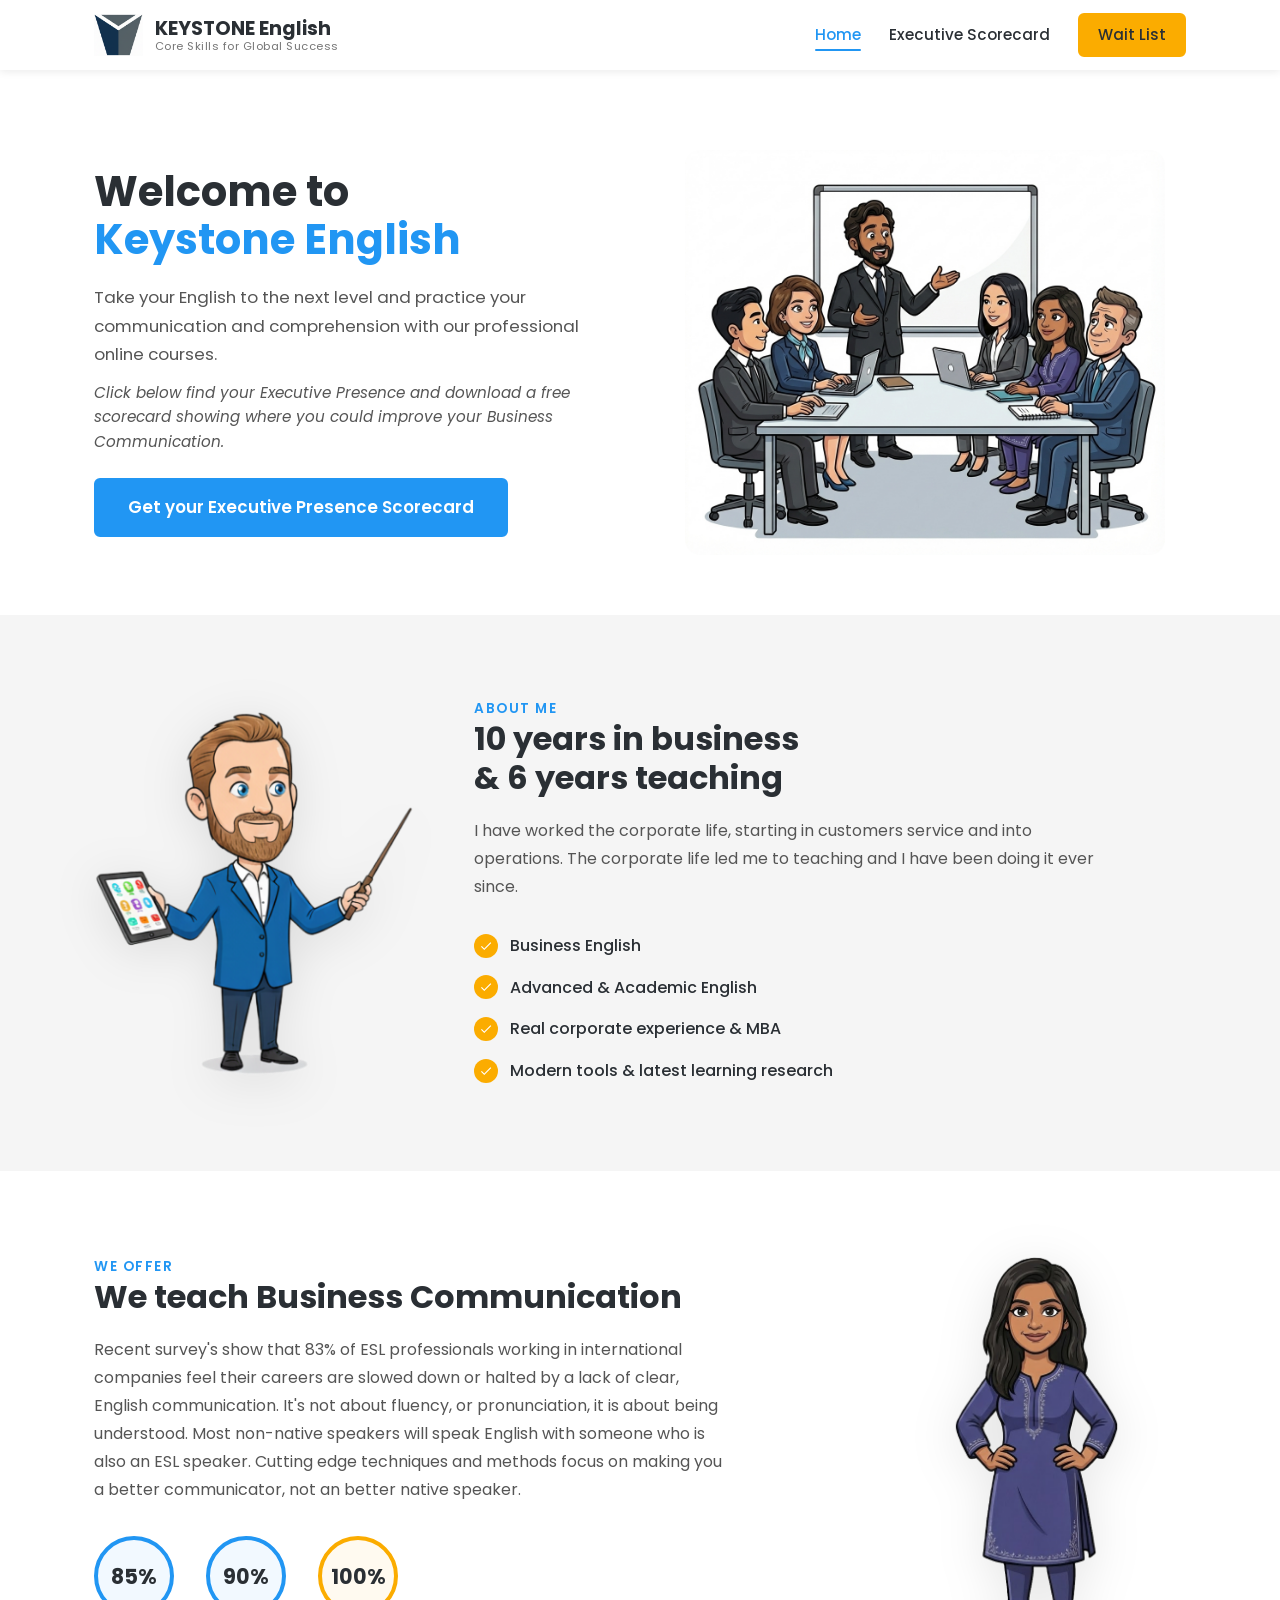
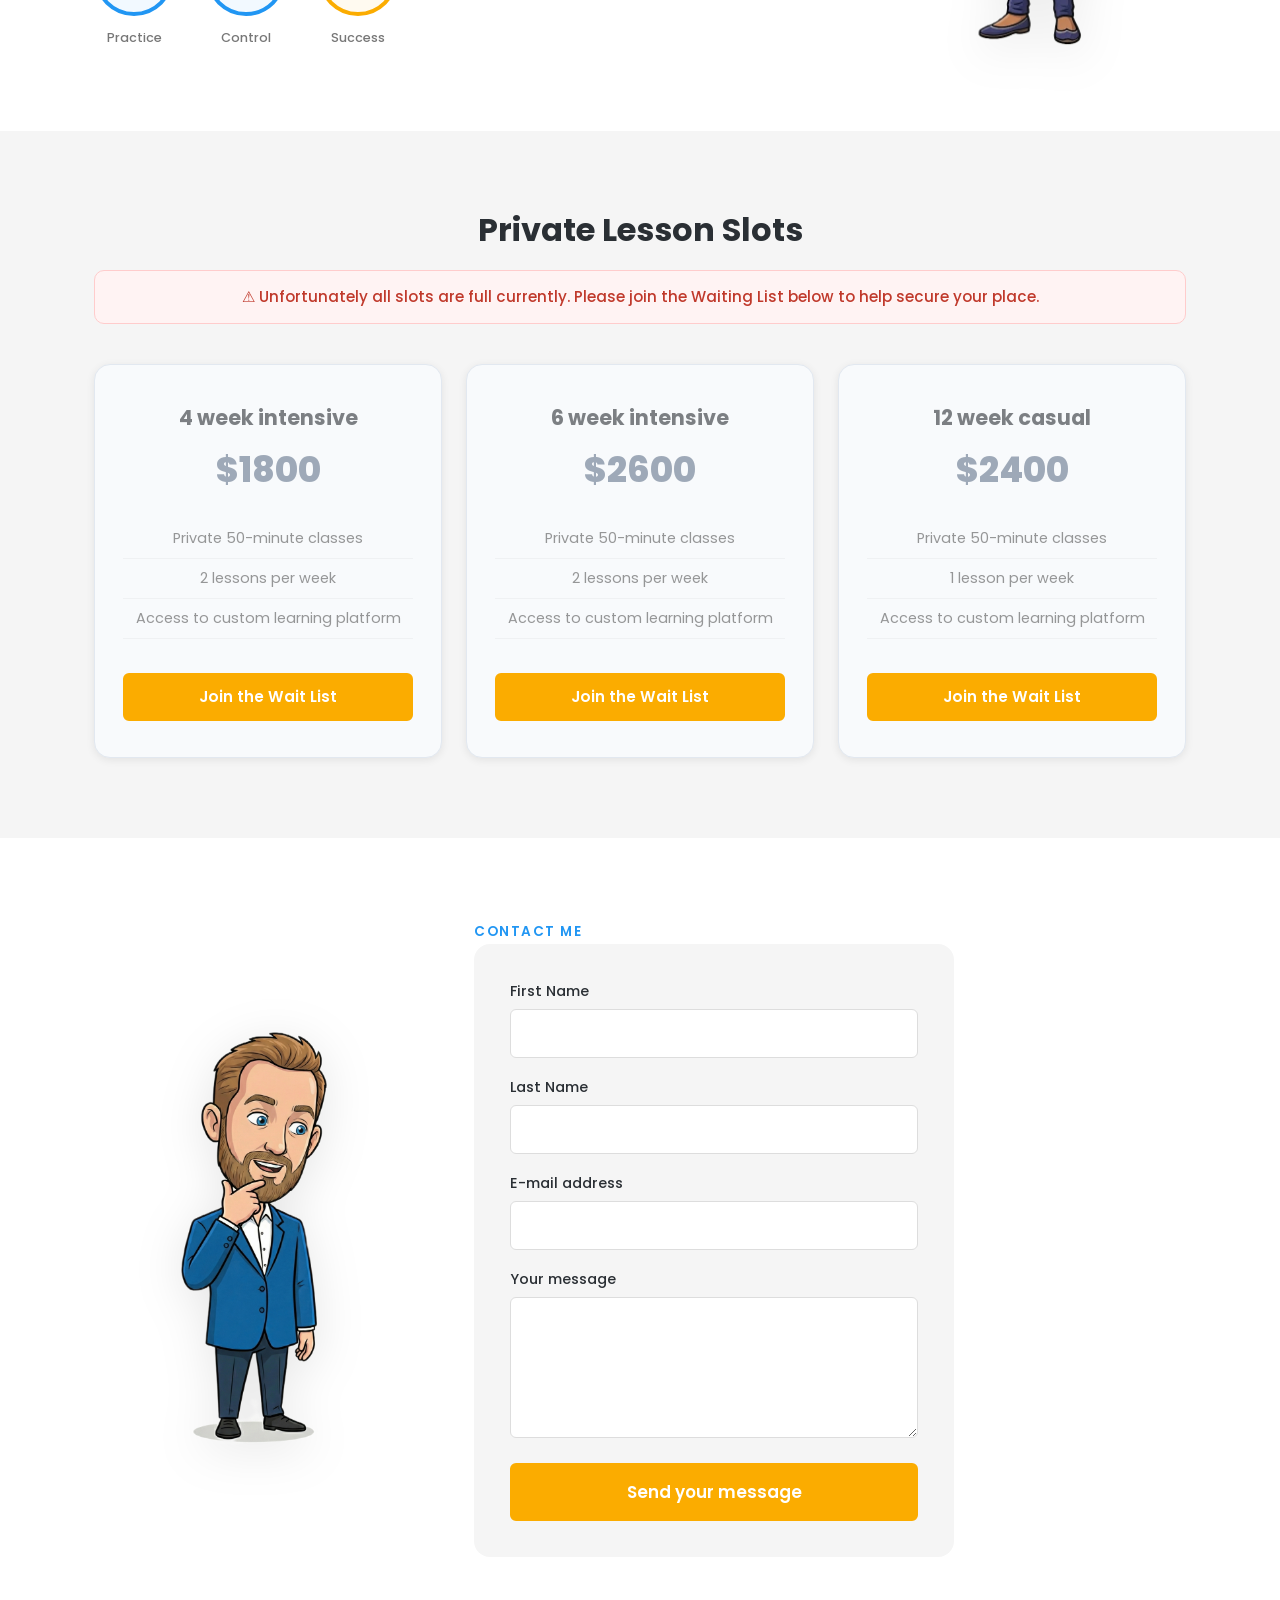
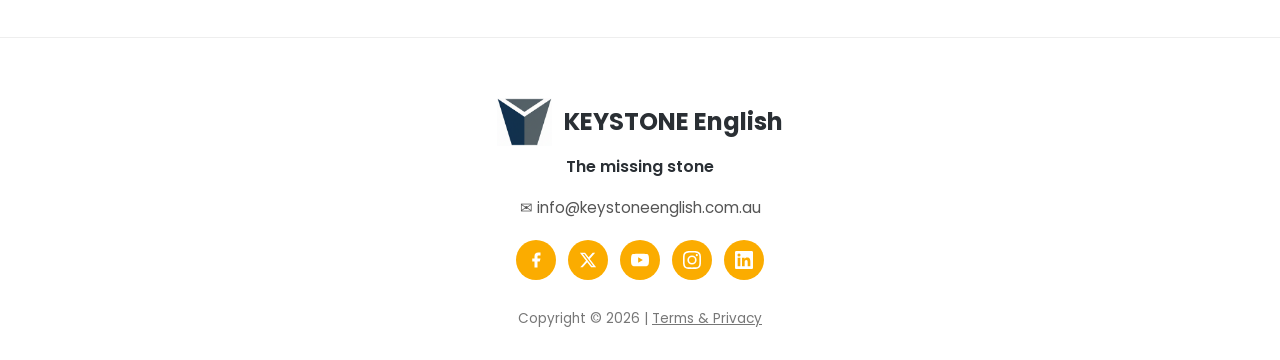
==== commit a225594f: "feat: auto-open waitlist modal via #waitlist URL hash" ====
--- a/index.html
+++ b/index.html
@@ -1,512 +1,517 @@
-<!DOCTYPE html>
-<html lang="en">
-
-<head>
-    <meta charset="UTF-8">
-    <meta name="viewport" content="width=device-width, initial-scale=1.0">
-    <title>Keystone English — Core Skills for Global Success</title>
-    <meta name="description"
-        content="Take your English to the next level. Executive Presence coaching, Business English courses, and the free Executive Presence Scorecard for advanced ESL professionals.">
-
-    <!-- Fonts -->
-    <link rel="preconnect" href="https://fonts.googleapis.com">
-    <link rel="preconnect" href="https://fonts.gstatic.com" crossorigin>
-    <link
-        href="https://fonts.googleapis.com/css2?family=Poppins:wght@300;400;500;600;700;800&family=Barlow:wght@400;500;600&display=swap"
-        rel="stylesheet">
-
-    <!-- Styles -->
-    <link rel="stylesheet" href="css/style.css">
-
-    <!-- Favicon -->
-    <link rel="icon" type="image/png" href="assets/logo.png">
-</head>
-
-<body>
-
-    <!-- ========== NAVIGATION ========== -->
-    <nav class="navbar" id="main-nav">
-        <div class="container navbar__inner">
-            <a href="index.html" class="navbar__logo">
-                <img src="assets/logo.png" alt="Keystone English Logo">
-                <div class="navbar__logo-text">
-                    KEYSTONE English
-                    <span>Core Skills for Global Success</span>
-                </div>
-            </a>
-
-            <div class="navbar__links" id="nav-links">
-                <a href="index.html" class="active">Home</a>
-                <a href="scorecard.html">Executive Scorecard</a>
-                <a href="#" class="btn btn--gold btn--sm" onclick="openWaitlistModal(''); return false;">Wait List</a>
-            </div>
-
-            <button class="navbar__hamburger" id="hamburger" aria-label="Menu">
-                <span></span>
-                <span></span>
-                <span></span>
-            </button>
-        </div>
-    </nav>
-
-    <!-- ========== HERO ========== -->
-    <section class="hero" id="hero">
-        <div class="container">
-            <div class="hero__content fade-in">
-                <h1>
-                    Welcome to<br>
-                    <span class="text-blue">Keystone English</span>
-                </h1>
-                <p class="hero__subtitle">
-                    Take your English to the next level and practice your communication and comprehension with our
-                    professional online courses.
-                </p>
-                <p class="hero__cta-note">
-                    Click below find your Executive Presence and download a free scorecard showing where you could
-                    improve your Business Communication.
-                </p>
-                <div class="hero__actions">
-                    <a href="scorecard.html" class="btn btn--blue btn--lg">Get your Executive Presence Scorecard</a>
-                </div>
-            </div>
-            <div class="hero__image fade-in">
-                <img src="assets/images/boardroom.png" alt="Business meeting illustration">
-            </div>
-        </div>
-    </section>
-
-    <!-- ========== ABOUT ME ========== -->
-    <section class="section section--light" id="about">
-        <div class="container">
-            <div class="about__grid">
-                <div class="about__image fade-in">
-                    <img src="assets/images/Character - me pointing transparant.png" alt="Teacher pointing — About Me">
-                </div>
-                <div class="about__content fade-in">
-                    <span class="section-label">About me</span>
-                    <h2 class="section-heading">10 years in business<br>& 6 years teaching</h2>
-                    <p class="section-text">
-                        I have worked the corporate life, starting in customers service and into operations. The
-                        corporate life led me to teaching and I have been doing it ever since.
-                    </p>
-                    <ul class="about__checklist">
-                        <li>
-                            <span class="check-icon">
-                                <svg viewBox="0 0 24 24">
-                                    <path d="M9 16.17L4.83 12l-1.42 1.41L9 19 21 7l-1.41-1.41z" />
-                                </svg>
-                            </span>
-                            Business English
-                        </li>
-                        <li>
-                            <span class="check-icon">
-                                <svg viewBox="0 0 24 24">
-                                    <path d="M9 16.17L4.83 12l-1.42 1.41L9 19 21 7l-1.41-1.41z" />
-                                </svg>
-                            </span>
-                            Advanced & Academic English
-                        </li>
-                        <li>
-                            <span class="check-icon">
-                                <svg viewBox="0 0 24 24">
-                                    <path d="M9 16.17L4.83 12l-1.42 1.41L9 19 21 7l-1.41-1.41z" />
-                                </svg>
-                            </span>
-                            Real corporate experience & MBA
-                        </li>
-                        <li>
-                            <span class="check-icon">
-                                <svg viewBox="0 0 24 24">
-                                    <path d="M9 16.17L4.83 12l-1.42 1.41L9 19 21 7l-1.41-1.41z" />
-                                </svg>
-                            </span>
-                            Modern tools & latest learning research
-                        </li>
-                    </ul>
-                </div>
-            </div>
-        </div>
-    </section>
-
-    <!-- ========== WE OFFER ========== -->
-    <section class="section section--white" id="offer">
-        <div class="container">
-            <div class="offer__grid">
-                <div class="offer__content fade-in">
-                    <span class="section-label">We offer</span>
-                    <h2 class="section-heading">We teach Business Communication</h2>
-                    <p class="section-text">
-                        Recent survey's show that 83% of ESL professionals working in international companies feel their
-                        careers are slowed down or halted by a lack of clear, English communication. It's not about
-                        fluency, or pronunciation, it is about being understood. Most non-native speakers will speak
-                        English with someone who is also an ESL speaker. Cutting edge techniques and methods focus on
-                        making you a better communicator, not an better native speaker.
-                    </p>
-
-                    <div class="stats">
-                        <div class="stat-circle stat-circle--85">
-                            <div class="stat-circle__ring">
-                                <span class="stat-circle__value">85%</span>
-                            </div>
-                            <span class="stat-circle__label">Practice</span>
-                        </div>
-                        <div class="stat-circle stat-circle--90">
-                            <div class="stat-circle__ring">
-                                <span class="stat-circle__value">90%</span>
-                            </div>
-                            <span class="stat-circle__label">Control</span>
-                        </div>
-                        <div class="stat-circle stat-circle--100">
-                            <div class="stat-circle__ring">
-                                <span class="stat-circle__value">100%</span>
-                            </div>
-                            <span class="stat-circle__label">Success</span>
-                        </div>
-                    </div>
-                </div>
-                <div class="offer__image fade-in">
-                    <img src="assets/images/Character - Indian female.png" alt="Business communication teacher">
-                </div>
-            </div>
-        </div>
-    </section>
-
-    <!-- ========== PRIVATE LESSON SLOTS ========== -->
-    <section class="section section--light" id="services">
-        <div class="container">
-            <div style="text-align:center;" class="fade-in">
-                <h2 class="section-heading" style="text-align:center;">Private Lesson Slots</h2>
-            </div>
-
-            <div class="packages__notice fade-in">
-                ⚠ Unfortunately all slots are full currently. Please join the Waiting List below to help secure your
-                place.
-            </div>
-
-            <div class="packages__grid">
-                <div class="package-card fade-in" style="background: #f8fafc; border: 1px solid #e2e8f0;">
-                    <div style="opacity: 0.6; pointer-events: none;">
-                        <div class="package-card__name">4 week intensive</div>
-                        <div class="package-card__price" style="color: #64748b;">$1800</div>
-                        <div class="package-card__details">
-                            <div class="package-card__detail">Private 50-minute classes</div>
-                            <div class="package-card__detail">2 lessons per week</div>
-                            <div class="package-card__detail">Access to custom learning platform</div>
-                        </div>
-                    </div>
-                    <a href="#" class="btn btn--gold package-card__btn" style="margin-top: 10px;"
-                        onclick="openWaitlistModal('4 week intensive'); return false;">Join the Wait List</a>
-                </div>
-
-                <div class="package-card fade-in" style="background: #f8fafc; border: 1px solid #e2e8f0;">
-                    <div style="opacity: 0.6; pointer-events: none;">
-                        <div class="package-card__name">6 week intensive</div>
-                        <div class="package-card__price" style="color: #64748b;">$2600</div>
-                        <div class="package-card__details">
-                            <div class="package-card__detail">Private 50-minute classes</div>
-                            <div class="package-card__detail">2 lessons per week</div>
-                            <div class="package-card__detail">Access to custom learning platform</div>
-                        </div>
-                    </div>
-                    <a href="#" class="btn btn--gold package-card__btn" style="margin-top: 10px;"
-                        onclick="openWaitlistModal('6 week intensive'); return false;">Join the Wait List</a>
-                </div>
-
-                <div class="package-card fade-in" style="background: #f8fafc; border: 1px solid #e2e8f0;">
-                    <div style="opacity: 0.6; pointer-events: none;">
-                        <div class="package-card__name">12 week casual</div>
-                        <div class="package-card__price" style="color: #64748b;">$2400</div>
-                        <div class="package-card__details">
-                            <div class="package-card__detail">Private 50-minute classes</div>
-                            <div class="package-card__detail">1 lesson per week</div>
-                            <div class="package-card__detail">Access to custom learning platform</div>
-                        </div>
-                    </div>
-                    <a href="#" class="btn btn--gold package-card__btn" style="margin-top: 10px;"
-                        onclick="openWaitlistModal('12 week casual'); return false;">Join the Wait List</a>
-                </div>
-            </div>
-        </div>
-    </section>
-
-    <!-- ========== CONTACT SECTION ========== -->
-    <section class="section section--white" id="contact">
-        <div class="container">
-            <div class="contact__grid">
-                <div class="contact__image fade-in">
-                    <img src="assets/images/Character - me excited.png" alt="Teacher welcoming you">
-                </div>
-
-                <div class="contact__form-wrapper fade-in">
-                    <span class="section-label">Contact me</span>
-                    <form class="contact__form" id="contact-form">
-                        <div class="form-group">
-                            <label for="first-name">First Name</label>
-                            <input type="text" id="first-name" name="firstName" required>
-                        </div>
-                        <div class="form-group">
-                            <label for="last-name">Last Name</label>
-                            <input type="text" id="last-name" name="lastName" required>
-                        </div>
-                        <div class="form-group">
-                            <label for="email">E-mail address</label>
-                            <input type="email" id="email" name="email" required>
-                        </div>
-                        <div class="form-group">
-                            <label for="message">Your message</label>
-                            <textarea id="message" name="message" rows="5"></textarea>
-                        </div>
-                        <button type="submit" class="btn btn--gold btn--lg" style="width:100%;">Send your
-                            message</button>
-                    </form>
-                </div>
-            </div>
-        </div>
-    </section>
-
-    <!-- ========== FOOTER ========== -->
-    <footer class="footer">
-        <div class="container">
-
-
-            <div class="footer__logo">
-                <img src="assets/logo.png" alt="Keystone English">
-                <span class="footer__logo-text">KEYSTONE English</span>
-            </div>
-
-            <p class="footer__tagline">The missing stone</p>
-
-            <p class="footer__email">
-                ✉ <a href="mailto:info@keystoneenglish.com.au">info@keystoneenglish.com.au</a>
-            </p>
-
-            <div class="footer__social">
-                <a href="https://www.facebook.com" target="_blank" aria-label="Facebook">
-                    <svg viewBox="0 0 24 24">
-                        <path d="M18 2h-3a5 5 0 0 0-5 5v3H7v4h3v8h4v-8h3l1-4h-4V7a1 1 0 0 1 1-1h3z" />
-                    </svg>
-                </a>
-                <a href="https://www.twitter.com" target="_blank" aria-label="X">
-                    <svg viewBox="0 0 24 24">
-                        <path
-                            d="M18.244 2.25h3.308l-7.227 8.26 8.502 11.24H16.17l-5.214-6.817L4.99 21.75H1.68l7.73-8.835L1.254 2.25H8.08l4.713 6.231zm-1.161 17.52h1.833L7.084 4.126H5.117z" />
-                    </svg>
-                </a>
-                <a href="https://www.youtube.com" target="_blank" aria-label="YouTube">
-                    <svg viewBox="0 0 24 24">
-                        <path
-                            d="M23.498 6.186a3.016 3.016 0 0 0-2.122-2.136C19.505 3.545 12 3.545 12 3.545s-7.505 0-9.377.505A3.017 3.017 0 0 0 .502 6.186C0 8.07 0 12 0 12s0 3.93.502 5.814a3.016 3.016 0 0 0 2.122 2.136c1.871.505 9.376.505 9.376.505s7.505 0 9.377-.505a3.015 3.015 0 0 0 2.122-2.136C24 15.93 24 12 24 12s0-3.93-.502-5.814zM9.545 15.568V8.432L15.818 12l-6.273 3.568z" />
-                    </svg>
-                </a>
-                <a href="https://www.instagram.com" target="_blank" aria-label="Instagram">
-                    <svg viewBox="0 0 24 24">
-                        <path
-                            d="M12 2.163c3.204 0 3.584.012 4.85.07 3.252.148 4.771 1.691 4.919 4.919.058 1.265.069 1.645.069 4.849 0 3.205-.012 3.584-.069 4.849-.149 3.225-1.664 4.771-4.919 4.919-1.266.058-1.644.07-4.85.07-3.204 0-3.584-.012-4.849-.07-3.26-.149-4.771-1.699-4.919-4.92-.058-1.265-.07-1.644-.07-4.849 0-3.204.013-3.583.07-4.849.149-3.227 1.664-4.771 4.919-4.919 1.266-.057 1.645-.069 4.849-.069zM12 0C8.741 0 8.333.014 7.053.072 2.695.272.273 2.69.073 7.052.014 8.333 0 8.741 0 12c0 3.259.014 3.668.072 4.948.2 4.358 2.618 6.78 6.98 6.98C8.333 23.986 8.741 24 12 24c3.259 0 3.668-.014 4.948-.072 4.354-.2 6.782-2.618 6.979-6.98.059-1.28.073-1.689.073-4.948 0-3.259-.014-3.667-.072-4.947-.196-4.354-2.617-6.78-6.979-6.98C15.668.014 15.259 0 12 0zm0 5.838a6.162 6.162 0 1 0 0 12.324 6.162 6.162 0 0 0 0-12.324zM12 16a4 4 0 1 1 0-8 4 4 0 0 1 0 8zm6.406-11.845a1.44 1.44 0 1 0 0 2.881 1.44 1.44 0 0 0 0-2.881z" />
-                    </svg>
-                </a>
-                <a href="https://www.linkedin.com" target="_blank" aria-label="LinkedIn">
-                    <svg viewBox="0 0 24 24">
-                        <path
-                            d="M20.447 20.452h-3.554v-5.569c0-1.328-.027-3.037-1.852-3.037-1.853 0-2.136 1.445-2.136 2.939v5.667H9.351V9h3.414v1.561h.046c.477-.9 1.637-1.85 3.37-1.85 3.601 0 4.267 2.37 4.267 5.455v6.286zM5.337 7.433a2.062 2.062 0 0 1-2.063-2.065 2.064 2.064 0 1 1 2.063 2.065zm1.782 13.019H3.555V9h3.564v11.452zM22.225 0H1.771C.792 0 0 .774 0 1.729v20.542C0 23.227.792 24 1.771 24h20.451C23.2 24 24 23.227 24 22.271V1.729C24 .774 23.2 0 22.222 0h.003z" />
-                    </svg>
-                </a>
-            </div>
-
-            <p class="footer__copyright">Copyright © 2026 | <a href="terms.html"
-                    style="color: inherit; text-decoration: underline;">Terms & Privacy</a></p>
-        </div>
-    </footer>
-
-    <!-- ========== WAIT LIST MODAL ========== -->
-    <div id="waitlist-modal" class="modal">
-        <div class="modal-content">
-            <span class="modal-close" onclick="closeWaitlistModal()">&times;</span>
-            <h2 class="section-heading" style="margin-bottom: 10px;">Join the Wait List</h2>
-            <p style="text-align: center; margin-bottom: 25px; color: #475569; font-size: 0.95rem;">
-                Join today for early access to upcoming products and new slots. No commitment required.
-            </p>
-            <form class="contact__form" id="waitlist-form">
-                <div class="form-group">
-                    <label for="wl-name">Name</label>
-                    <input type="text" id="wl-name" name="name" required>
-                </div>
-                <div class="form-group">
-                    <label for="wl-email">E-mail address</label>
-                    <input type="email" id="wl-email" name="email" required>
-                </div>
-                <div class="form-group">
-                    <label for="wl-reason">Interested in...</label>
-                    <select id="wl-reason" name="reason" required onchange="toggleWLReason()">
-                        <option value="">Select an option...</option>
-                        <option value="4 week intensive">4 week intensive</option>
-                        <option value="6 week intensive">6 week intensive</option>
-                        <option value="12 week casual">12 week casual</option>
-                        <option value="Future promotions">Future promotions</option>
-                        <option value="Online course only">Online course only</option>
-                        <option value="Group lessons">Group lessons</option>
-                        <option value="Other">Other (Please specify)</option>
-                    </select>
-                </div>
-                <div class="form-group" id="wl-other-wrap" style="display: none;">
-                    <label for="wl-other">Specific Reason</label>
-                    <input type="text" id="wl-other" name="other">
-                </div>
-                <button type="submit" class="btn btn--gold btn--lg"
-                    style="width:100%; margin-bottom: 15px;">Submit</button>
-                <p style="font-size: 0.75rem; color: #94a3b8; text-align: center; line-height: 1.4; margin: 0;">
-                    By clicking submit, you agree to our <a href="terms.html#terms" target="_blank"
-                        style="color: #64748b; text-decoration: underline;">T&Cs</a> and <a href="terms.html#privacy"
-                        target="_blank" style="color: #64748b; text-decoration: underline;">Privacy Policy</a>. New
-                    places are filled on a first-come, first-served basis from the wait list.
-                </p>
-            </form>
-        </div>
-    </div>
-
-    <!-- ========== JAVASCRIPT ========== -->
-    <script>
-        // Modal logic
-        const waitlistModal = document.getElementById('waitlist-modal');
-        const waitlistReason = document.getElementById('wl-reason');
-        const waitlistOtherWrap = document.getElementById('wl-other-wrap');
-        const waitlistOther = document.getElementById('wl-other');
-
-        function toggleWLReason() {
-            if (waitlistReason.value === 'Other') {
-                waitlistOtherWrap.style.display = 'block';
-                waitlistOther.setAttribute('required', 'true');
-            } else {
-                waitlistOtherWrap.style.display = 'none';
-                waitlistOther.removeAttribute('required');
-            }
-        }
-
-        function openWaitlistModal(reason) {
-            if (reason) {
-                let options = Array.from(waitlistReason.options).map(opt => opt.value);
-                if (options.includes(reason)) {
-                    waitlistReason.value = reason;
-                } else {
-                    waitlistReason.value = 'Other';
-                    waitlistOther.value = reason;
-                }
-                toggleWLReason();
-            }
-            waitlistModal.style.display = 'block';
-        }
-
-        function closeWaitlistModal() {
-            waitlistModal.style.display = 'none';
-        }
-
-        window.onclick = function (event) {
-            if (event.target == waitlistModal) {
-                closeWaitlistModal();
-            }
-        }
-
-        document.getElementById('waitlist-form').addEventListener('submit', (e) => {
-            e.preventDefault();
-
-            const submitBtn = e.target.querySelector('button[type="submit"]');
-            const originalText = submitBtn.innerText;
-            submitBtn.innerText = 'Submitting...';
-            submitBtn.disabled = true;
-
-            const formData = new FormData(e.target);
-            const data = Object.fromEntries(formData.entries());
-
-            fetch('https://hook.eu1.make.com/kkrqp5hvw5tn18p3xby4mgd3ekr1au1r', {
-                method: 'POST',
-                headers: {
-                    'Content-Type': 'application/json',
-                },
-                body: JSON.stringify(data),
-            })
-                .then(response => {
-                    alert('Thank you for joining the wait list!');
-                    e.target.reset();
-                    closeWaitlistModal();
-                })
-                .catch(error => {
-                    console.error('Error:', error);
-                    alert('There was an error joining the wait list. Please try again later.');
-                })
-                .finally(() => {
-                    submitBtn.innerText = originalText;
-                    submitBtn.disabled = false;
-                });
-        });
-
-        // Mobile nav toggle
-        const hamburger = document.getElementById('hamburger');
-        const navLinks = document.getElementById('nav-links');
-        hamburger.addEventListener('click', () => {
-            navLinks.classList.toggle('open');
-        });
-
-        // Close mobile nav on link click
-        navLinks.querySelectorAll('a').forEach(link => {
-            link.addEventListener('click', () => {
-                navLinks.classList.remove('open');
-            });
-        });
-
-        // Fade-in on scroll
-        const fadeEls = document.querySelectorAll('.fade-in');
-        const observer = new IntersectionObserver((entries) => {
-            entries.forEach(entry => {
-                if (entry.isIntersecting) {
-                    entry.target.classList.add('visible');
-                }
-            });
-        }, { threshold: 0.15 });
-
-        fadeEls.forEach(el => observer.observe(el));
-
-        // Navbar shadow on scroll
-        window.addEventListener('scroll', () => {
-            const nav = document.getElementById('main-nav');
-            if (window.scrollY > 10) {
-                nav.style.boxShadow = '0 4px 20px rgba(0,0,0,0.1)';
-            } else {
-                nav.style.boxShadow = '0 2px 8px rgba(0,0,0,0.08)';
-            }
-        });
-
-        // Contact form handler
-        document.getElementById('contact-form').addEventListener('submit', (e) => {
-            e.preventDefault();
-
-            const submitBtn = e.target.querySelector('button[type="submit"]');
-            const originalText = submitBtn.innerText;
-            submitBtn.innerText = 'Sending...';
-            submitBtn.disabled = true;
-
-            const formData = new FormData(e.target);
-            const data = Object.fromEntries(formData.entries());
-
-            fetch('https://hook.eu1.make.com/x9whu749dxsw54pi381tekhuximwh2i1', {
-                method: 'POST',
-                headers: {
-                    'Content-Type': 'application/json',
-                },
-                body: JSON.stringify(data),
-            })
-                .then(response => {
-                    alert('Thank you for your message! We will get back to you soon.');
-                    e.target.reset();
-                })
-                .catch(error => {
-                    console.error('Error:', error);
-                    alert('There was an error sending your message. Please try again later.');
-                })
-                .finally(() => {
-                    submitBtn.innerText = originalText;
-                    submitBtn.disabled = false;
-                });
-        });
-    </script>
-</body>
-
+<!DOCTYPE html>
+<html lang="en">
+
+<head>
+    <meta charset="UTF-8">
+    <meta name="viewport" content="width=device-width, initial-scale=1.0">
+    <title>Keystone English — Core Skills for Global Success</title>
+    <meta name="description"
+        content="Take your English to the next level. Executive Presence coaching, Business English courses, and the free Executive Presence Scorecard for advanced ESL professionals.">
+
+    <!-- Fonts -->
+    <link rel="preconnect" href="https://fonts.googleapis.com">
+    <link rel="preconnect" href="https://fonts.gstatic.com" crossorigin>
+    <link
+        href="https://fonts.googleapis.com/css2?family=Poppins:wght@300;400;500;600;700;800&family=Barlow:wght@400;500;600&display=swap"
+        rel="stylesheet">
+
+    <!-- Styles -->
+    <link rel="stylesheet" href="css/style.css">
+
+    <!-- Favicon -->
+    <link rel="icon" type="image/png" href="assets/logo.png">
+</head>
+
+<body>
+
+    <!-- ========== NAVIGATION ========== -->
+    <nav class="navbar" id="main-nav">
+        <div class="container navbar__inner">
+            <a href="index.html" class="navbar__logo">
+                <img src="assets/logo.png" alt="Keystone English Logo">
+                <div class="navbar__logo-text">
+                    KEYSTONE English
+                    <span>Core Skills for Global Success</span>
+                </div>
+            </a>
+
+            <div class="navbar__links" id="nav-links">
+                <a href="index.html" class="active">Home</a>
+                <a href="scorecard.html">Executive Scorecard</a>
+                <a href="#" class="btn btn--gold btn--sm" onclick="openWaitlistModal(''); return false;">Wait List</a>
+            </div>
+
+            <button class="navbar__hamburger" id="hamburger" aria-label="Menu">
+                <span></span>
+                <span></span>
+                <span></span>
+            </button>
+        </div>
+    </nav>
+
+    <!-- ========== HERO ========== -->
+    <section class="hero" id="hero">
+        <div class="container">
+            <div class="hero__content fade-in">
+                <h1>
+                    Welcome to<br>
+                    <span class="text-blue">Keystone English</span>
+                </h1>
+                <p class="hero__subtitle">
+                    Take your English to the next level and practice your communication and comprehension with our
+                    professional online courses.
+                </p>
+                <p class="hero__cta-note">
+                    Click below find your Executive Presence and download a free scorecard showing where you could
+                    improve your Business Communication.
+                </p>
+                <div class="hero__actions">
+                    <a href="scorecard.html" class="btn btn--blue btn--lg">Get your Executive Presence Scorecard</a>
+                </div>
+            </div>
+            <div class="hero__image fade-in">
+                <img src="assets/images/boardroom.png" alt="Business meeting illustration">
+            </div>
+        </div>
+    </section>
+
+    <!-- ========== ABOUT ME ========== -->
+    <section class="section section--light" id="about">
+        <div class="container">
+            <div class="about__grid">
+                <div class="about__image fade-in">
+                    <img src="assets/images/Character - me pointing transparant.png" alt="Teacher pointing — About Me">
+                </div>
+                <div class="about__content fade-in">
+                    <span class="section-label">About me</span>
+                    <h2 class="section-heading">10 years in business<br>& 6 years teaching</h2>
+                    <p class="section-text">
+                        I have worked the corporate life, starting in customers service and into operations. The
+                        corporate life led me to teaching and I have been doing it ever since.
+                    </p>
+                    <ul class="about__checklist">
+                        <li>
+                            <span class="check-icon">
+                                <svg viewBox="0 0 24 24">
+                                    <path d="M9 16.17L4.83 12l-1.42 1.41L9 19 21 7l-1.41-1.41z" />
+                                </svg>
+                            </span>
+                            Business English
+                        </li>
+                        <li>
+                            <span class="check-icon">
+                                <svg viewBox="0 0 24 24">
+                                    <path d="M9 16.17L4.83 12l-1.42 1.41L9 19 21 7l-1.41-1.41z" />
+                                </svg>
+                            </span>
+                            Advanced & Academic English
+                        </li>
+                        <li>
+                            <span class="check-icon">
+                                <svg viewBox="0 0 24 24">
+                                    <path d="M9 16.17L4.83 12l-1.42 1.41L9 19 21 7l-1.41-1.41z" />
+                                </svg>
+                            </span>
+                            Real corporate experience & MBA
+                        </li>
+                        <li>
+                            <span class="check-icon">
+                                <svg viewBox="0 0 24 24">
+                                    <path d="M9 16.17L4.83 12l-1.42 1.41L9 19 21 7l-1.41-1.41z" />
+                                </svg>
+                            </span>
+                            Modern tools & latest learning research
+                        </li>
+                    </ul>
+                </div>
+            </div>
+        </div>
+    </section>
+
+    <!-- ========== WE OFFER ========== -->
+    <section class="section section--white" id="offer">
+        <div class="container">
+            <div class="offer__grid">
+                <div class="offer__content fade-in">
+                    <span class="section-label">We offer</span>
+                    <h2 class="section-heading">We teach Business Communication</h2>
+                    <p class="section-text">
+                        Recent survey's show that 83% of ESL professionals working in international companies feel their
+                        careers are slowed down or halted by a lack of clear, English communication. It's not about
+                        fluency, or pronunciation, it is about being understood. Most non-native speakers will speak
+                        English with someone who is also an ESL speaker. Cutting edge techniques and methods focus on
+                        making you a better communicator, not an better native speaker.
+                    </p>
+
+                    <div class="stats">
+                        <div class="stat-circle stat-circle--85">
+                            <div class="stat-circle__ring">
+                                <span class="stat-circle__value">85%</span>
+                            </div>
+                            <span class="stat-circle__label">Practice</span>
+                        </div>
+                        <div class="stat-circle stat-circle--90">
+                            <div class="stat-circle__ring">
+                                <span class="stat-circle__value">90%</span>
+                            </div>
+                            <span class="stat-circle__label">Control</span>
+                        </div>
+                        <div class="stat-circle stat-circle--100">
+                            <div class="stat-circle__ring">
+                                <span class="stat-circle__value">100%</span>
+                            </div>
+                            <span class="stat-circle__label">Success</span>
+                        </div>
+                    </div>
+                </div>
+                <div class="offer__image fade-in">
+                    <img src="assets/images/Character - Indian female.png" alt="Business communication teacher">
+                </div>
+            </div>
+        </div>
+    </section>
+
+    <!-- ========== PRIVATE LESSON SLOTS ========== -->
+    <section class="section section--light" id="services">
+        <div class="container">
+            <div style="text-align:center;" class="fade-in">
+                <h2 class="section-heading" style="text-align:center;">Private Lesson Slots</h2>
+            </div>
+
+            <div class="packages__notice fade-in">
+                ⚠ Unfortunately all slots are full currently. Please join the Waiting List below to help secure your
+                place.
+            </div>
+
+            <div class="packages__grid">
+                <div class="package-card fade-in" style="background: #f8fafc; border: 1px solid #e2e8f0;">
+                    <div style="opacity: 0.6; pointer-events: none;">
+                        <div class="package-card__name">4 week intensive</div>
+                        <div class="package-card__price" style="color: #64748b;">$1800</div>
+                        <div class="package-card__details">
+                            <div class="package-card__detail">Private 50-minute classes</div>
+                            <div class="package-card__detail">2 lessons per week</div>
+                            <div class="package-card__detail">Access to custom learning platform</div>
+                        </div>
+                    </div>
+                    <a href="#" class="btn btn--gold package-card__btn" style="margin-top: 10px;"
+                        onclick="openWaitlistModal('4 week intensive'); return false;">Join the Wait List</a>
+                </div>
+
+                <div class="package-card fade-in" style="background: #f8fafc; border: 1px solid #e2e8f0;">
+                    <div style="opacity: 0.6; pointer-events: none;">
+                        <div class="package-card__name">6 week intensive</div>
+                        <div class="package-card__price" style="color: #64748b;">$2600</div>
+                        <div class="package-card__details">
+                            <div class="package-card__detail">Private 50-minute classes</div>
+                            <div class="package-card__detail">2 lessons per week</div>
+                            <div class="package-card__detail">Access to custom learning platform</div>
+                        </div>
+                    </div>
+                    <a href="#" class="btn btn--gold package-card__btn" style="margin-top: 10px;"
+                        onclick="openWaitlistModal('6 week intensive'); return false;">Join the Wait List</a>
+                </div>
+
+                <div class="package-card fade-in" style="background: #f8fafc; border: 1px solid #e2e8f0;">
+                    <div style="opacity: 0.6; pointer-events: none;">
+                        <div class="package-card__name">12 week casual</div>
+                        <div class="package-card__price" style="color: #64748b;">$2400</div>
+                        <div class="package-card__details">
+                            <div class="package-card__detail">Private 50-minute classes</div>
+                            <div class="package-card__detail">1 lesson per week</div>
+                            <div class="package-card__detail">Access to custom learning platform</div>
+                        </div>
+                    </div>
+                    <a href="#" class="btn btn--gold package-card__btn" style="margin-top: 10px;"
+                        onclick="openWaitlistModal('12 week casual'); return false;">Join the Wait List</a>
+                </div>
+            </div>
+        </div>
+    </section>
+
+    <!-- ========== CONTACT SECTION ========== -->
+    <section class="section section--white" id="contact">
+        <div class="container">
+            <div class="contact__grid">
+                <div class="contact__image fade-in">
+                    <img src="assets/images/Character - me excited.png" alt="Teacher welcoming you">
+                </div>
+
+                <div class="contact__form-wrapper fade-in">
+                    <span class="section-label">Contact me</span>
+                    <form class="contact__form" id="contact-form">
+                        <div class="form-group">
+                            <label for="first-name">First Name</label>
+                            <input type="text" id="first-name" name="firstName" required>
+                        </div>
+                        <div class="form-group">
+                            <label for="last-name">Last Name</label>
+                            <input type="text" id="last-name" name="lastName" required>
+                        </div>
+                        <div class="form-group">
+                            <label for="email">E-mail address</label>
+                            <input type="email" id="email" name="email" required>
+                        </div>
+                        <div class="form-group">
+                            <label for="message">Your message</label>
+                            <textarea id="message" name="message" rows="5"></textarea>
+                        </div>
+                        <button type="submit" class="btn btn--gold btn--lg" style="width:100%;">Send your
+                            message</button>
+                    </form>
+                </div>
+            </div>
+        </div>
+    </section>
+
+    <!-- ========== FOOTER ========== -->
+    <footer class="footer">
+        <div class="container">
+
+
+            <div class="footer__logo">
+                <img src="assets/logo.png" alt="Keystone English">
+                <span class="footer__logo-text">KEYSTONE English</span>
+            </div>
+
+            <p class="footer__tagline">The missing stone</p>
+
+            <p class="footer__email">
+                ✉ <a href="mailto:info@keystoneenglish.com.au">info@keystoneenglish.com.au</a>
+            </p>
+
+            <div class="footer__social">
+                <a href="https://www.facebook.com" target="_blank" aria-label="Facebook">
+                    <svg viewBox="0 0 24 24">
+                        <path d="M18 2h-3a5 5 0 0 0-5 5v3H7v4h3v8h4v-8h3l1-4h-4V7a1 1 0 0 1 1-1h3z" />
+                    </svg>
+                </a>
+                <a href="https://www.twitter.com" target="_blank" aria-label="X">
+                    <svg viewBox="0 0 24 24">
+                        <path
+                            d="M18.244 2.25h3.308l-7.227 8.26 8.502 11.24H16.17l-5.214-6.817L4.99 21.75H1.68l7.73-8.835L1.254 2.25H8.08l4.713 6.231zm-1.161 17.52h1.833L7.084 4.126H5.117z" />
+                    </svg>
+                </a>
+                <a href="https://www.youtube.com" target="_blank" aria-label="YouTube">
+                    <svg viewBox="0 0 24 24">
+                        <path
+                            d="M23.498 6.186a3.016 3.016 0 0 0-2.122-2.136C19.505 3.545 12 3.545 12 3.545s-7.505 0-9.377.505A3.017 3.017 0 0 0 .502 6.186C0 8.07 0 12 0 12s0 3.93.502 5.814a3.016 3.016 0 0 0 2.122 2.136c1.871.505 9.376.505 9.376.505s7.505 0 9.377-.505a3.015 3.015 0 0 0 2.122-2.136C24 15.93 24 12 24 12s0-3.93-.502-5.814zM9.545 15.568V8.432L15.818 12l-6.273 3.568z" />
+                    </svg>
+                </a>
+                <a href="https://www.instagram.com" target="_blank" aria-label="Instagram">
+                    <svg viewBox="0 0 24 24">
+                        <path
+                            d="M12 2.163c3.204 0 3.584.012 4.85.07 3.252.148 4.771 1.691 4.919 4.919.058 1.265.069 1.645.069 4.849 0 3.205-.012 3.584-.069 4.849-.149 3.225-1.664 4.771-4.919 4.919-1.266.058-1.644.07-4.85.07-3.204 0-3.584-.012-4.849-.07-3.26-.149-4.771-1.699-4.919-4.92-.058-1.265-.07-1.644-.07-4.849 0-3.204.013-3.583.07-4.849.149-3.227 1.664-4.771 4.919-4.919 1.266-.057 1.645-.069 4.849-.069zM12 0C8.741 0 8.333.014 7.053.072 2.695.272.273 2.69.073 7.052.014 8.333 0 8.741 0 12c0 3.259.014 3.668.072 4.948.2 4.358 2.618 6.78 6.98 6.98C8.333 23.986 8.741 24 12 24c3.259 0 3.668-.014 4.948-.072 4.354-.2 6.782-2.618 6.979-6.98.059-1.28.073-1.689.073-4.948 0-3.259-.014-3.667-.072-4.947-.196-4.354-2.617-6.78-6.979-6.98C15.668.014 15.259 0 12 0zm0 5.838a6.162 6.162 0 1 0 0 12.324 6.162 6.162 0 0 0 0-12.324zM12 16a4 4 0 1 1 0-8 4 4 0 0 1 0 8zm6.406-11.845a1.44 1.44 0 1 0 0 2.881 1.44 1.44 0 0 0 0-2.881z" />
+                    </svg>
+                </a>
+                <a href="https://www.linkedin.com" target="_blank" aria-label="LinkedIn">
+                    <svg viewBox="0 0 24 24">
+                        <path
+                            d="M20.447 20.452h-3.554v-5.569c0-1.328-.027-3.037-1.852-3.037-1.853 0-2.136 1.445-2.136 2.939v5.667H9.351V9h3.414v1.561h.046c.477-.9 1.637-1.85 3.37-1.85 3.601 0 4.267 2.37 4.267 5.455v6.286zM5.337 7.433a2.062 2.062 0 0 1-2.063-2.065 2.064 2.064 0 1 1 2.063 2.065zm1.782 13.019H3.555V9h3.564v11.452zM22.225 0H1.771C.792 0 0 .774 0 1.729v20.542C0 23.227.792 24 1.771 24h20.451C23.2 24 24 23.227 24 22.271V1.729C24 .774 23.2 0 22.222 0h.003z" />
+                    </svg>
+                </a>
+            </div>
+
+            <p class="footer__copyright">Copyright © 2026 | <a href="terms.html"
+                    style="color: inherit; text-decoration: underline;">Terms & Privacy</a></p>
+        </div>
+    </footer>
+
+    <!-- ========== WAIT LIST MODAL ========== -->
+    <div id="waitlist-modal" class="modal">
+        <div class="modal-content">
+            <span class="modal-close" onclick="closeWaitlistModal()">&times;</span>
+            <h2 class="section-heading" style="margin-bottom: 10px;">Join the Wait List</h2>
+            <p style="text-align: center; margin-bottom: 25px; color: #475569; font-size: 0.95rem;">
+                Join today for early access to upcoming products and new slots. No commitment required.
+            </p>
+            <form class="contact__form" id="waitlist-form">
+                <div class="form-group">
+                    <label for="wl-name">Name</label>
+                    <input type="text" id="wl-name" name="name" required>
+                </div>
+                <div class="form-group">
+                    <label for="wl-email">E-mail address</label>
+                    <input type="email" id="wl-email" name="email" required>
+                </div>
+                <div class="form-group">
+                    <label for="wl-reason">Interested in...</label>
+                    <select id="wl-reason" name="reason" required onchange="toggleWLReason()">
+                        <option value="">Select an option...</option>
+                        <option value="4 week intensive">4 week intensive</option>
+                        <option value="6 week intensive">6 week intensive</option>
+                        <option value="12 week casual">12 week casual</option>
+                        <option value="Future promotions">Future promotions</option>
+                        <option value="Online course only">Online course only</option>
+                        <option value="Group lessons">Group lessons</option>
+                        <option value="Other">Other (Please specify)</option>
+                    </select>
+                </div>
+                <div class="form-group" id="wl-other-wrap" style="display: none;">
+                    <label for="wl-other">Specific Reason</label>
+                    <input type="text" id="wl-other" name="other">
+                </div>
+                <button type="submit" class="btn btn--gold btn--lg"
+                    style="width:100%; margin-bottom: 15px;">Submit</button>
+                <p style="font-size: 0.75rem; color: #94a3b8; text-align: center; line-height: 1.4; margin: 0;">
+                    By clicking submit, you agree to our <a href="terms.html#terms" target="_blank"
+                        style="color: #64748b; text-decoration: underline;">T&Cs</a> and <a href="terms.html#privacy"
+                        target="_blank" style="color: #64748b; text-decoration: underline;">Privacy Policy</a>. New
+                    places are filled on a first-come, first-served basis from the wait list.
+                </p>
+            </form>
+        </div>
+    </div>
+
+    <!-- ========== JAVASCRIPT ========== -->
+    <script>
+        // Modal logic
+        const waitlistModal = document.getElementById('waitlist-modal');
+        const waitlistReason = document.getElementById('wl-reason');
+        const waitlistOtherWrap = document.getElementById('wl-other-wrap');
+        const waitlistOther = document.getElementById('wl-other');
+
+        function toggleWLReason() {
+            if (waitlistReason.value === 'Other') {
+                waitlistOtherWrap.style.display = 'block';
+                waitlistOther.setAttribute('required', 'true');
+            } else {
+                waitlistOtherWrap.style.display = 'none';
+                waitlistOther.removeAttribute('required');
+            }
+        }
+
+        function openWaitlistModal(reason) {
+            if (reason) {
+                let options = Array.from(waitlistReason.options).map(opt => opt.value);
+                if (options.includes(reason)) {
+                    waitlistReason.value = reason;
+                } else {
+                    waitlistReason.value = 'Other';
+                    waitlistOther.value = reason;
+                }
+                toggleWLReason();
+            }
+            waitlistModal.style.display = 'block';
+        }
+
+        function closeWaitlistModal() {
+            waitlistModal.style.display = 'none';
+        }
+
+        window.onclick = function (event) {
+            if (event.target == waitlistModal) {
+                closeWaitlistModal();
+            }
+        }
+
+        document.getElementById('waitlist-form').addEventListener('submit', (e) => {
+            e.preventDefault();
+
+            const submitBtn = e.target.querySelector('button[type="submit"]');
+            const originalText = submitBtn.innerText;
+            submitBtn.innerText = 'Submitting...';
+            submitBtn.disabled = true;
+
+            const formData = new FormData(e.target);
+            const data = Object.fromEntries(formData.entries());
+
+            fetch('https://hook.eu1.make.com/kkrqp5hvw5tn18p3xby4mgd3ekr1au1r', {
+                method: 'POST',
+                headers: {
+                    'Content-Type': 'application/json',
+                },
+                body: JSON.stringify(data),
+            })
+                .then(response => {
+                    alert('Thank you for joining the wait list!');
+                    e.target.reset();
+                    closeWaitlistModal();
+                })
+                .catch(error => {
+                    console.error('Error:', error);
+                    alert('There was an error joining the wait list. Please try again later.');
+                })
+                .finally(() => {
+                    submitBtn.innerText = originalText;
+                    submitBtn.disabled = false;
+                });
+        });
+
+        // Mobile nav toggle
+        const hamburger = document.getElementById('hamburger');
+        const navLinks = document.getElementById('nav-links');
+        hamburger.addEventListener('click', () => {
+            navLinks.classList.toggle('open');
+        });
+
+        // Close mobile nav on link click
+        navLinks.querySelectorAll('a').forEach(link => {
+            link.addEventListener('click', () => {
+                navLinks.classList.remove('open');
+            });
+        });
+
+        // Fade-in on scroll
+        const fadeEls = document.querySelectorAll('.fade-in');
+        const observer = new IntersectionObserver((entries) => {
+            entries.forEach(entry => {
+                if (entry.isIntersecting) {
+                    entry.target.classList.add('visible');
+                }
+            });
+        }, { threshold: 0.15 });
+
+        fadeEls.forEach(el => observer.observe(el));
+
+        // Navbar shadow on scroll
+        window.addEventListener('scroll', () => {
+            const nav = document.getElementById('main-nav');
+            if (window.scrollY > 10) {
+                nav.style.boxShadow = '0 4px 20px rgba(0,0,0,0.1)';
+            } else {
+                nav.style.boxShadow = '0 2px 8px rgba(0,0,0,0.08)';
+            }
+        });
+
+        // Auto-open waitlist modal if URL contains #waitlist
+        if (window.location.hash === '#waitlist') {
+            openWaitlistModal('');
+        }
+
+        // Contact form handler
+        document.getElementById('contact-form').addEventListener('submit', (e) => {
+            e.preventDefault();
+
+            const submitBtn = e.target.querySelector('button[type="submit"]');
+            const originalText = submitBtn.innerText;
+            submitBtn.innerText = 'Sending...';
+            submitBtn.disabled = true;
+
+            const formData = new FormData(e.target);
+            const data = Object.fromEntries(formData.entries());
+
+            fetch('https://hook.eu1.make.com/x9whu749dxsw54pi381tekhuximwh2i1', {
+                method: 'POST',
+                headers: {
+                    'Content-Type': 'application/json',
+                },
+                body: JSON.stringify(data),
+            })
+                .then(response => {
+                    alert('Thank you for your message! We will get back to you soon.');
+                    e.target.reset();
+                })
+                .catch(error => {
+                    console.error('Error:', error);
+                    alert('There was an error sending your message. Please try again later.');
+                })
+                .finally(() => {
+                    submitBtn.innerText = originalText;
+                    submitBtn.disabled = false;
+                });
+        });
+    </script>
+</body>
+
 </html>
--- a/css/style.css
+++ b/css/style.css
@@ -1,788 +1,923 @@
-/* ============================================
-   KEYSTONE ENGLISH — Brand Stylesheet
-   Brand Gold: #FBAC00 | Dark Charcoal: #2A2F34
-   Fonts: Poppins, Barlow, Playfair Display
-   ============================================ */
-
-/* ---------- RESET & BASE ---------- */
-*, *::before, *::after { box-sizing: border-box; margin: 0; padding: 0; }
-
-html {
-  scroll-behavior: smooth;
-  font-size: 16px;
-}
-
-body {
-  font-family: 'Poppins', 'Barlow', Arial, Helvetica, sans-serif;
-  color: #2A2F34;
-  background: #ffffff;
-  line-height: 1.6;
-  -webkit-font-smoothing: antialiased;
-}
-
-img { max-width: 100%; height: auto; display: block; }
-a { text-decoration: none; color: inherit; }
-ul { list-style: none; }
-h1, h2, h3, h4, h5, h6 { font-family: 'Poppins', sans-serif; font-weight: 700; line-height: 1.2; }
-
-/* ---------- VARIABLES ---------- */
-:root {
-  --brand-gold: #FBAC00;
-  --brand-gold-hover: #e09a00;
-  --dark: #2A2F34;
-  --dark-light: #3a4046;
-  --white: #FFFFFF;
-  --light-bg: #F5F5F5;
-  --blue: #2196F3;
-  --blue-dark: #0064D1;
-  --text-body: #555;
-  --text-muted: #777;
-  --shadow-sm: 0 2px 8px rgba(0,0,0,0.08);
-  --shadow-md: 0 4px 20px rgba(0,0,0,0.1);
-  --shadow-lg: 0 8px 40px rgba(0,0,0,0.12);
-  --radius: 10px;
-  --radius-lg: 16px;
-  --transition: 0.3s ease;
-  --max-width: 1140px;
-}
-
-.container {
-  width: 100%;
-  max-width: var(--max-width);
-  margin: 0 auto;
-  padding: 0 24px;
-}
-
-/* ---------- NAVBAR ---------- */
-.navbar {
-  position: fixed;
-  top: 0;
-  left: 0;
-  right: 0;
-  z-index: 1000;
-  background: var(--white);
-  box-shadow: var(--shadow-sm);
-  transition: box-shadow var(--transition);
-}
-
-.navbar__inner {
-  display: flex;
-  align-items: center;
-  justify-content: space-between;
-  height: 70px;
-}
-
-.navbar__logo {
-  display: flex;
-  align-items: center;
-  gap: 12px;
-}
-
-.navbar__logo img {
-  height: 42px;
-  width: auto;
-}
-
-.navbar__logo-text {
-  font-weight: 700;
-  font-size: 1.2rem;
-  color: var(--dark);
-  line-height: 1.2;
-}
-
-.navbar__logo-text span {
-  display: block;
-  font-size: 0.7rem;
-  font-weight: 400;
-  color: var(--text-muted);
-  letter-spacing: 0.5px;
-}
-
-.navbar__links {
-  display: flex;
-  align-items: center;
-  gap: 28px;
-}
-
-.navbar__links a {
-  font-size: 0.95rem;
-  font-weight: 500;
-  color: var(--dark);
-  transition: color var(--transition);
-  position: relative;
-}
-
-.navbar__links a:hover,
-.navbar__links a.active {
-  color: var(--blue);
-}
-
-.navbar__links a.active::after {
-  content: '';
-  position: absolute;
-  bottom: -4px;
-  left: 0;
-  right: 0;
-  height: 2px;
-  background: var(--blue);
-  border-radius: 2px;
-}
-
-/* Buttons */
-.btn {
-  display: inline-flex;
-  align-items: center;
-  justify-content: center;
-  padding: 10px 24px;
-  border-radius: 6px;
-  font-family: 'Poppins', sans-serif;
-  font-weight: 600;
-  font-size: 0.95rem;
-  cursor: pointer;
-  border: 2px solid transparent;
-  transition: all var(--transition);
-  white-space: nowrap;
-}
-
-.btn--gold {
-  background: var(--brand-gold);
-  color: var(--white);
-  border-color: var(--brand-gold);
-}
-.btn--gold:hover {
-  background: var(--brand-gold-hover);
-  border-color: var(--brand-gold-hover);
-  transform: translateY(-1px);
-  box-shadow: 0 4px 14px rgba(251,172,0,0.35);
-}
-
-.btn--blue {
-  background: var(--blue);
-  color: var(--white);
-  border-color: var(--blue);
-}
-.btn--blue:hover {
-  background: var(--blue-dark);
-  border-color: var(--blue-dark);
-  transform: translateY(-1px);
-  box-shadow: 0 4px 14px rgba(33,150,243,0.35);
-}
-
-.btn--outline {
-  background: transparent;
-  color: var(--dark);
-  border-color: var(--dark);
-}
-.btn--outline:hover {
-  background: var(--dark);
-  color: var(--white);
-}
-
-.btn--lg {
-  padding: 14px 32px;
-  font-size: 1.05rem;
-}
-
-.btn--sm {
-  padding: 8px 18px;
-  font-size: 0.85rem;
-}
-
-/* Hamburger */
-.navbar__hamburger {
-  display: none;
-  flex-direction: column;
-  gap: 5px;
-  background: none;
-  border: none;
-  cursor: pointer;
-  padding: 4px;
-}
-
-.navbar__hamburger span {
-  display: block;
-  width: 26px;
-  height: 3px;
-  background: var(--dark);
-  border-radius: 2px;
-  transition: var(--transition);
-}
-
-/* ---------- HERO SECTION ---------- */
-.hero {
-  margin-top: 70px;
-  padding: 80px 0 60px;
-  background: var(--white);
-  position: relative;
-  overflow: hidden;
-}
-
-.hero .container {
-  display: flex;
-  align-items: center;
-  gap: 48px;
-}
-
-.hero__content {
-  flex: 1;
-  max-width: 540px;
-}
-
-.hero__content h1 {
-  font-size: 2.6rem;
-  color: var(--dark);
-  margin-bottom: 20px;
-  line-height: 1.15;
-}
-
-.hero__content h1 span.text-blue {
-  color: var(--blue);
-}
-
-.hero__subtitle {
-  font-size: 1.05rem;
-  color: var(--text-body);
-  margin-bottom: 12px;
-  line-height: 1.7;
-}
-
-.hero__cta-note {
-  font-size: 0.95rem;
-  color: var(--text-body);
-  margin-bottom: 24px;
-  font-style: italic;
-}
-
-.hero__actions {
-  display: flex;
-  gap: 16px;
-  flex-wrap: wrap;
-}
-
-.hero__image {
-  flex: 1;
-  display: flex;
-  justify-content: center;
-  align-items: center;
-}
-
-.hero__image img {
-  max-width: 480px;
-  width: 100%;
-  border-radius: var(--radius-lg);
-}
-
-/* ---------- SECTIONS (SHARED) ---------- */
-.section {
-  padding: 80px 0;
-}
-
-.section--light {
-  background: var(--light-bg);
-}
-
-.section--white {
-  background: var(--white);
-}
-
-.section-label {
-  font-size: 0.85rem;
-  font-weight: 600;
-  color: var(--blue);
-  text-transform: uppercase;
-  letter-spacing: 1.5px;
-  margin-bottom: 8px;
-}
-
-.section-heading {
-  font-size: 2rem;
-  color: var(--dark);
-  margin-bottom: 20px;
-}
-
-.section-text {
-  font-size: 1rem;
-  color: var(--text-body);
-  line-height: 1.75;
-  max-width: 640px;
-}
-
-/* ---------- ABOUT SECTION ---------- */
-.about__grid {
-  display: flex;
-  align-items: center;
-  gap: 60px;
-}
-
-.about__image {
-  flex: 0 0 320px;
-  display: flex;
-  justify-content: center;
-}
-
-.about__image img {
-  max-height: 440px;
-  width: auto;
-  filter: drop-shadow(0 8px 24px rgba(0,0,0,0.1));
-}
-
-.about__content {
-  flex: 1;
-}
-
-.about__checklist {
-  margin-top: 24px;
-}
-
-.about__checklist li {
-  display: flex;
-  align-items: center;
-  gap: 12px;
-  padding: 8px 0;
-  font-size: 1rem;
-  color: var(--dark);
-  font-weight: 500;
-}
-
-.about__checklist li .check-icon {
-  width: 24px;
-  height: 24px;
-  border-radius: 50%;
-  background: var(--brand-gold);
-  display: flex;
-  align-items: center;
-  justify-content: center;
-  flex-shrink: 0;
-}
-
-.about__checklist li .check-icon svg {
-  width: 14px;
-  height: 14px;
-  fill: var(--white);
-}
-
-/* ---------- WE OFFER SECTION ---------- */
-.offer__grid {
-  display: flex;
-  align-items: center;
-  gap: 60px;
-}
-
-.offer__content {
-  flex: 1;
-}
-
-.offer__image {
-  flex: 0 0 300px;
-  display: flex;
-  justify-content: center;
-}
-
-.offer__image img {
-  max-height: 400px;
-  width: auto;
-  filter: drop-shadow(0 8px 24px rgba(0,0,0,0.1));
-}
-
-.stats {
-  display: flex;
-  gap: 32px;
-  margin-top: 32px;
-}
-
-.stat-circle {
-  text-align: center;
-}
-
-.stat-circle__ring {
-  width: 80px;
-  height: 80px;
-  border-radius: 50%;
-  border: 4px solid #ddd;
-  display: flex;
-  align-items: center;
-  justify-content: center;
-  margin: 0 auto 8px;
-  position: relative;
-}
-
-.stat-circle__ring::before {
-  content: '';
-  position: absolute;
-  inset: -4px;
-  border-radius: 50%;
-  border: 4px solid transparent;
-}
-
-.stat-circle--85 .stat-circle__ring {
-  border-color: var(--blue);
-  background: rgba(33,150,243,0.06);
-}
-
-.stat-circle--90 .stat-circle__ring {
-  border-color: var(--blue);
-  background: rgba(33,150,243,0.06);
-}
-
-.stat-circle--100 .stat-circle__ring {
-  border-color: var(--brand-gold);
-  background: rgba(251,172,0,0.06);
-}
-
-.stat-circle__value {
-  font-size: 1.3rem;
-  font-weight: 700;
-  color: var(--dark);
-}
-
-.stat-circle__label {
-  font-size: 0.8rem;
-  color: var(--text-muted);
-  font-weight: 500;
-}
-
-/* ---------- PACKAGES SECTION ---------- */
-.packages__notice {
-  background: #fff3f3;
-  border: 1px solid #ffcccc;
-  color: #c0392b;
-  padding: 14px 20px;
-  border-radius: var(--radius);
-  text-align: center;
-  margin-bottom: 40px;
-  font-size: 0.95rem;
-  font-weight: 500;
-}
-
-.packages__grid {
-  display: grid;
-  grid-template-columns: repeat(3, 1fr);
-  gap: 24px;
-}
-
-.package-card {
-  background: var(--white);
-  border-radius: var(--radius-lg);
-  padding: 36px 28px;
-  text-align: center;
-  box-shadow: var(--shadow-sm);
-  transition: all var(--transition);
-  border: 2px solid transparent;
-  position: relative;
-}
-
-.package-card:hover {
-  transform: translateY(-4px);
-  box-shadow: var(--shadow-lg);
-}
-
-.package-card--featured {
-  background: var(--blue);
-  color: var(--white);
-  border-color: var(--blue);
-}
-
-.package-card--featured .package-card__price,
-.package-card--featured .package-card__name,
-.package-card--featured .package-card__detail {
-  color: var(--white);
-}
-
-.package-card__name {
-  font-size: 1.3rem;
-  font-weight: 700;
-  color: var(--dark);
-  margin-bottom: 8px;
-}
-
-.package-card__price {
-  font-size: 2.2rem;
-  font-weight: 800;
-  color: var(--dark);
-  margin-bottom: 20px;
-}
-
-.package-card__price span {
-  font-size: 1rem;
-  font-weight: 400;
-}
-
-.package-card__details {
-  margin-bottom: 24px;
-}
-
-.package-card__detail {
-  font-size: 0.9rem;
-  color: var(--text-body);
-  padding: 8px 0;
-  border-bottom: 1px solid rgba(0,0,0,0.06);
-}
-
-.package-card--featured .package-card__detail {
-  border-bottom-color: rgba(255,255,255,0.15);
-}
-
-.package-card__btn {
-  width: 100%;
-}
-
-.package-card--featured .btn--blue {
-  background: var(--white);
-  color: var(--blue);
-  border-color: var(--white);
-}
-
-.package-card--featured .btn--blue:hover {
-  background: var(--light-bg);
-  color: var(--blue-dark);
-}
-
-/* ---------- CONTACT SECTION ---------- */
-.contact__grid {
-  display: flex;
-  align-items: center;
-  gap: 60px;
-}
-
-.contact__form-wrapper {
-  flex: 1;
-  max-width: 480px;
-}
-
-.contact__form {
-  background: var(--light-bg);
-  padding: 36px;
-  border-radius: var(--radius-lg);
-}
-
-.form-group {
-  margin-bottom: 18px;
-}
-
-.form-group label {
-  display: block;
-  font-size: 0.9rem;
-  font-weight: 500;
-  color: var(--dark);
-  margin-bottom: 6px;
-}
-
-.form-group input,
-.form-group textarea {
-  width: 100%;
-  padding: 12px 16px;
-  border: 1px solid #ddd;
-  border-radius: 6px;
-  font-family: 'Poppins', sans-serif;
-  font-size: 0.95rem;
-  color: var(--dark);
-  transition: border-color var(--transition);
-  background: var(--white);
-}
-
-.form-group input:focus,
-.form-group textarea:focus {
-  outline: none;
-  border-color: var(--brand-gold);
-  box-shadow: 0 0 0 3px rgba(251,172,0,0.15);
-}
-
-.form-group textarea {
-  resize: vertical;
-  min-height: 120px;
-}
-
-.contact__image {
-  flex: 0 0 320px;
-  display: flex;
-  justify-content: center;
-}
-
-.contact__image img {
-  max-height: 420px;
-  width: auto;
-  filter: drop-shadow(0 8px 24px rgba(0,0,0,0.1));
-}
-
-/* ---------- FOOTER ---------- */
-.footer {
-  background: var(--white);
-  border-top: 1px solid #eee;
-  padding: 60px 0 30px;
-  text-align: center;
-}
-
-.footer__character {
-  margin: 0 auto 20px;
-}
-
-.footer__character img {
-  max-height: 160px;
-  width: auto;
-  margin: 0 auto;
-}
-
-.footer__logo {
-  display: flex;
-  align-items: center;
-  justify-content: center;
-  gap: 12px;
-  margin-bottom: 8px;
-}
-
-.footer__logo img {
-  height: 48px;
-  width: auto;
-}
-
-.footer__logo-text {
-  font-size: 1.5rem;
-  font-weight: 700;
-  color: var(--dark);
-}
-
-.footer__tagline {
-  font-size: 1rem;
-  font-weight: 600;
-  color: var(--dark);
-  margin-bottom: 16px;
-}
-
-.footer__email {
-  font-size: 0.95rem;
-  color: var(--text-body);
-  margin-bottom: 20px;
-}
-
-.footer__email a {
-  color: var(--text-body);
-  transition: color var(--transition);
-}
-
-.footer__email a:hover {
-  color: var(--brand-gold);
-}
-
-.footer__social {
-  display: flex;
-  justify-content: center;
-  gap: 12px;
-  margin-bottom: 28px;
-}
-
-.footer__social a {
-  width: 40px;
-  height: 40px;
-  border-radius: 50%;
-  background: var(--brand-gold);
-  color: var(--white);
-  display: flex;
-  align-items: center;
-  justify-content: center;
-  font-size: 1rem;
-  font-weight: 700;
-  transition: all var(--transition);
-}
-
-.footer__social a:hover {
-  background: var(--brand-gold-hover);
-  transform: translateY(-2px);
-  box-shadow: 0 4px 12px rgba(251,172,0,0.35);
-}
-
-.footer__social a svg {
-  width: 18px;
-  height: 18px;
-  fill: var(--white);
-}
-
-.footer__copyright {
-  font-size: 0.85rem;
-  color: var(--text-muted);
-}
-
-/* ---------- ANIMATIONS ---------- */
-.fade-in {
-  opacity: 0;
-  transform: translateY(24px);
-  transition: opacity 0.6s ease, transform 0.6s ease;
-}
-
-.fade-in.visible {
-  opacity: 1;
-  transform: translateY(0);
-}
-
-/* ---------- RESPONSIVE ---------- */
-@media (max-width: 992px) {
-  .hero .container {
-    flex-direction: column;
-    text-align: center;
-  }
-
-  .hero__content { max-width: 100%; }
-
-  .hero__actions {
-    justify-content: center;
-  }
-
-  .hero__image img { max-width: 380px; }
-
-  .about__grid {
-    flex-direction: column;
-    text-align: center;
-  }
-
-  .about__image { flex: none; }
-
-  .about__checklist li { justify-content: center; }
-
-  .offer__grid {
-    flex-direction: column;
-    text-align: center;
-  }
-
-  .offer__image { flex: none; order: -1; }
-
-  .stats { justify-content: center; }
-
-  .packages__grid { grid-template-columns: 1fr; max-width: 400px; margin: 0 auto; }
-
-  .contact__grid {
-    flex-direction: column;
-    text-align: center;
-  }
-
-  .contact__form-wrapper { max-width: 100%; }
-  .contact__image { flex: none; order: -1; }
-}
-
-@media (max-width: 768px) {
-  .navbar__links { display: none; }
-  .navbar__hamburger { display: flex; }
-
-  .navbar__links.open {
-    display: flex;
-    flex-direction: column;
-    position: absolute;
-    top: 70px;
-    left: 0;
-    right: 0;
-    background: var(--white);
-    padding: 20px 24px;
-    box-shadow: var(--shadow-md);
-    gap: 16px;
-  }
-
-  .hero__content h1 { font-size: 2rem; }
-  .section-heading { font-size: 1.6rem; }
-}
-
-@media (max-width: 480px) {
-  .hero { padding: 60px 0 40px; }
-  .section { padding: 60px 0; }
-  .hero__content h1 { font-size: 1.7rem; }
-  .stats { gap: 20px; }
-  .stat-circle__ring { width: 64px; height: 64px; }
-  .stat-circle__value { font-size: 1.1rem; }
-}
+/* ============================================
+   KEYSTONE ENGLISH — Brand Stylesheet
+   Brand Gold: #FBAC00 | Dark Charcoal: #2A2F34
+   Fonts: Poppins, Barlow, Playfair Display
+   ============================================ */
+
+/* ---------- RESET & BASE ---------- */
+*,
+*::before,
+*::after {
+  box-sizing: border-box;
+  margin: 0;
+  padding: 0;
+}
+
+html {
+  scroll-behavior: smooth;
+  font-size: 16px;
+}
+
+body {
+  font-family: 'Poppins', 'Barlow', Arial, Helvetica, sans-serif;
+  color: #2A2F34;
+  background: #ffffff;
+  line-height: 1.6;
+  -webkit-font-smoothing: antialiased;
+}
+
+img {
+  max-width: 100%;
+  height: auto;
+  display: block;
+}
+
+a {
+  text-decoration: none;
+  color: inherit;
+}
+
+ul {
+  list-style: none;
+}
+
+h1,
+h2,
+h3,
+h4,
+h5,
+h6 {
+  font-family: 'Poppins', sans-serif;
+  font-weight: 700;
+  line-height: 1.2;
+}
+
+/* ---------- VARIABLES ---------- */
+:root {
+  --brand-gold: #FBAC00;
+  --brand-gold-hover: #e09a00;
+  --dark: #2A2F34;
+  --dark-light: #3a4046;
+  --white: #FFFFFF;
+  --light-bg: #F5F5F5;
+  --blue: #2196F3;
+  --blue-dark: #0064D1;
+  --text-body: #555;
+  --text-muted: #777;
+  --shadow-sm: 0 2px 8px rgba(0, 0, 0, 0.08);
+  --shadow-md: 0 4px 20px rgba(0, 0, 0, 0.1);
+  --shadow-lg: 0 8px 40px rgba(0, 0, 0, 0.12);
+  --radius: 10px;
+  --radius-lg: 16px;
+  --transition: 0.3s ease;
+  --max-width: 1140px;
+}
+
+.container {
+  width: 100%;
+  max-width: var(--max-width);
+  margin: 0 auto;
+  padding: 0 24px;
+}
+
+/* ---------- NAVBAR ---------- */
+.navbar {
+  position: fixed;
+  top: 0;
+  left: 0;
+  right: 0;
+  z-index: 1000;
+  background: var(--white);
+  box-shadow: var(--shadow-sm);
+  transition: box-shadow var(--transition);
+}
+
+.navbar__inner {
+  display: flex;
+  align-items: center;
+  justify-content: space-between;
+  height: 70px;
+}
+
+.navbar__logo {
+  display: flex;
+  align-items: center;
+  gap: 12px;
+}
+
+.navbar__logo img {
+  height: 42px;
+  width: auto;
+}
+
+.navbar__logo-text {
+  font-weight: 700;
+  font-size: 1.2rem;
+  color: var(--dark);
+  line-height: 1.2;
+}
+
+.navbar__logo-text span {
+  display: block;
+  font-size: 0.7rem;
+  font-weight: 400;
+  color: var(--text-muted);
+  letter-spacing: 0.5px;
+}
+
+.navbar__links {
+  display: flex;
+  align-items: center;
+  gap: 28px;
+}
+
+.navbar__links a {
+  font-size: 0.95rem;
+  font-weight: 500;
+  color: var(--dark);
+  transition: color var(--transition);
+  position: relative;
+}
+
+.navbar__links a:hover,
+.navbar__links a.active {
+  color: var(--blue);
+}
+
+.navbar__links a.active::after {
+  content: '';
+  position: absolute;
+  bottom: -4px;
+  left: 0;
+  right: 0;
+  height: 2px;
+  background: var(--blue);
+  border-radius: 2px;
+}
+
+/* Buttons */
+.btn {
+  display: inline-flex;
+  align-items: center;
+  justify-content: center;
+  padding: 10px 24px;
+  border-radius: 6px;
+  font-family: 'Poppins', sans-serif;
+  font-weight: 600;
+  font-size: 0.95rem;
+  cursor: pointer;
+  border: 2px solid transparent;
+  transition: all var(--transition);
+  white-space: nowrap;
+}
+
+.btn--gold {
+  background: var(--brand-gold);
+  color: var(--white);
+  border-color: var(--brand-gold);
+}
+
+.btn--gold:hover {
+  background: var(--brand-gold-hover);
+  border-color: var(--brand-gold-hover);
+  transform: translateY(-1px);
+  box-shadow: 0 4px 14px rgba(251, 172, 0, 0.35);
+}
+
+.btn--blue {
+  background: var(--blue);
+  color: var(--white);
+  border-color: var(--blue);
+}
+
+.btn--blue:hover {
+  background: var(--blue-dark);
+  border-color: var(--blue-dark);
+  transform: translateY(-1px);
+  box-shadow: 0 4px 14px rgba(33, 150, 243, 0.35);
+}
+
+.btn--outline {
+  background: transparent;
+  color: var(--dark);
+  border-color: var(--dark);
+}
+
+.btn--outline:hover {
+  background: var(--dark);
+  color: var(--white);
+}
+
+.btn--lg {
+  padding: 14px 32px;
+  font-size: 1.05rem;
+}
+
+.btn--sm {
+  padding: 8px 18px;
+  font-size: 0.85rem;
+}
+
+/* Hamburger */
+.navbar__hamburger {
+  display: none;
+  flex-direction: column;
+  gap: 5px;
+  background: none;
+  border: none;
+  cursor: pointer;
+  padding: 4px;
+}
+
+.navbar__hamburger span {
+  display: block;
+  width: 26px;
+  height: 3px;
+  background: var(--dark);
+  border-radius: 2px;
+  transition: var(--transition);
+}
+
+/* ---------- HERO SECTION ---------- */
+.hero {
+  margin-top: 70px;
+  padding: 80px 0 60px;
+  background: var(--white);
+  position: relative;
+  overflow: hidden;
+}
+
+.hero .container {
+  display: flex;
+  align-items: center;
+  gap: 48px;
+}
+
+.hero__content {
+  flex: 1;
+  max-width: 540px;
+}
+
+.hero__content h1 {
+  font-size: 2.6rem;
+  color: var(--dark);
+  margin-bottom: 20px;
+  line-height: 1.15;
+}
+
+.hero__content h1 span.text-blue {
+  color: var(--blue);
+}
+
+.hero__subtitle {
+  font-size: 1.05rem;
+  color: var(--text-body);
+  margin-bottom: 12px;
+  line-height: 1.7;
+}
+
+.hero__cta-note {
+  font-size: 0.95rem;
+  color: var(--text-body);
+  margin-bottom: 24px;
+  font-style: italic;
+}
+
+.hero__actions {
+  display: flex;
+  gap: 16px;
+  flex-wrap: wrap;
+}
+
+.hero__image {
+  flex: 1;
+  display: flex;
+  justify-content: center;
+  align-items: center;
+}
+
+.hero__image img {
+  max-width: 480px;
+  width: 100%;
+  border-radius: var(--radius-lg);
+}
+
+/* ---------- SECTIONS (SHARED) ---------- */
+.section {
+  padding: 80px 0;
+}
+
+.section--light {
+  background: var(--light-bg);
+}
+
+.section--white {
+  background: var(--white);
+}
+
+.section-label {
+  font-size: 0.85rem;
+  font-weight: 600;
+  color: var(--blue);
+  text-transform: uppercase;
+  letter-spacing: 1.5px;
+  margin-bottom: 8px;
+}
+
+.section-heading {
+  font-size: 2rem;
+  color: var(--dark);
+  margin-bottom: 20px;
+}
+
+.section-text {
+  font-size: 1rem;
+  color: var(--text-body);
+  line-height: 1.75;
+  max-width: 640px;
+}
+
+/* ---------- ABOUT SECTION ---------- */
+.about__grid {
+  display: flex;
+  align-items: center;
+  gap: 60px;
+}
+
+.about__image {
+  flex: 0 0 320px;
+  display: flex;
+  justify-content: center;
+}
+
+.about__image img {
+  max-height: 440px;
+  width: auto;
+  filter: drop-shadow(0 8px 24px rgba(0, 0, 0, 0.1));
+}
+
+.about__content {
+  flex: 1;
+}
+
+.about__checklist {
+  margin-top: 24px;
+}
+
+.about__checklist li {
+  display: flex;
+  align-items: center;
+  gap: 12px;
+  padding: 8px 0;
+  font-size: 1rem;
+  color: var(--dark);
+  font-weight: 500;
+}
+
+.about__checklist li .check-icon {
+  width: 24px;
+  height: 24px;
+  border-radius: 50%;
+  background: var(--brand-gold);
+  display: flex;
+  align-items: center;
+  justify-content: center;
+  flex-shrink: 0;
+}
+
+.about__checklist li .check-icon svg {
+  width: 14px;
+  height: 14px;
+  fill: var(--white);
+}
+
+/* ---------- WE OFFER SECTION ---------- */
+.offer__grid {
+  display: flex;
+  align-items: center;
+  gap: 60px;
+}
+
+.offer__content {
+  flex: 1;
+}
+
+.offer__image {
+  flex: 0 0 300px;
+  display: flex;
+  justify-content: center;
+}
+
+.offer__image img {
+  max-height: 400px;
+  width: auto;
+  filter: drop-shadow(0 8px 24px rgba(0, 0, 0, 0.1));
+}
+
+.stats {
+  display: flex;
+  gap: 32px;
+  margin-top: 32px;
+}
+
+.stat-circle {
+  text-align: center;
+}
+
+.stat-circle__ring {
+  width: 80px;
+  height: 80px;
+  border-radius: 50%;
+  border: 4px solid #ddd;
+  display: flex;
+  align-items: center;
+  justify-content: center;
+  margin: 0 auto 8px;
+  position: relative;
+}
+
+.stat-circle__ring::before {
+  content: '';
+  position: absolute;
+  inset: -4px;
+  border-radius: 50%;
+  border: 4px solid transparent;
+}
+
+.stat-circle--85 .stat-circle__ring {
+  border-color: var(--blue);
+  background: rgba(33, 150, 243, 0.06);
+}
+
+.stat-circle--90 .stat-circle__ring {
+  border-color: var(--blue);
+  background: rgba(33, 150, 243, 0.06);
+}
+
+.stat-circle--100 .stat-circle__ring {
+  border-color: var(--brand-gold);
+  background: rgba(251, 172, 0, 0.06);
+}
+
+.stat-circle__value {
+  font-size: 1.3rem;
+  font-weight: 700;
+  color: var(--dark);
+}
+
+.stat-circle__label {
+  font-size: 0.8rem;
+  color: var(--text-muted);
+  font-weight: 500;
+}
+
+/* ---------- PACKAGES SECTION ---------- */
+.packages__notice {
+  background: #fff3f3;
+  border: 1px solid #ffcccc;
+  color: #c0392b;
+  padding: 14px 20px;
+  border-radius: var(--radius);
+  text-align: center;
+  margin-bottom: 40px;
+  font-size: 0.95rem;
+  font-weight: 500;
+}
+
+.packages__grid {
+  display: grid;
+  grid-template-columns: repeat(3, 1fr);
+  gap: 24px;
+}
+
+.package-card {
+  background: var(--white);
+  border-radius: var(--radius-lg);
+  padding: 36px 28px;
+  text-align: center;
+  box-shadow: var(--shadow-sm);
+  transition: all var(--transition);
+  border: 2px solid transparent;
+  position: relative;
+}
+
+.package-card:hover {
+  transform: translateY(-4px);
+  box-shadow: var(--shadow-lg);
+}
+
+.package-card--featured {
+  background: var(--blue);
+  color: var(--white);
+  border-color: var(--blue);
+}
+
+.package-card--featured .package-card__price,
+.package-card--featured .package-card__name,
+.package-card--featured .package-card__detail {
+  color: var(--white);
+}
+
+.package-card__name {
+  font-size: 1.3rem;
+  font-weight: 700;
+  color: var(--dark);
+  margin-bottom: 8px;
+}
+
+.package-card__price {
+  font-size: 2.2rem;
+  font-weight: 800;
+  color: var(--dark);
+  margin-bottom: 20px;
+}
+
+.package-card__price span {
+  font-size: 1rem;
+  font-weight: 400;
+}
+
+.package-card__details {
+  margin-bottom: 24px;
+}
+
+.package-card__detail {
+  font-size: 0.9rem;
+  color: var(--text-body);
+  padding: 8px 0;
+  border-bottom: 1px solid rgba(0, 0, 0, 0.06);
+}
+
+.package-card--featured .package-card__detail {
+  border-bottom-color: rgba(255, 255, 255, 0.15);
+}
+
+.package-card__btn {
+  width: 100%;
+}
+
+.package-card--featured .btn--blue {
+  background: var(--white);
+  color: var(--blue);
+  border-color: var(--white);
+}
+
+.package-card--featured .btn--blue:hover {
+  background: var(--light-bg);
+  color: var(--blue-dark);
+}
+
+/* ---------- CONTACT SECTION ---------- */
+.contact__grid {
+  display: flex;
+  align-items: center;
+  gap: 60px;
+}
+
+.contact__form-wrapper {
+  flex: 1;
+  max-width: 480px;
+}
+
+.contact__form {
+  background: var(--light-bg);
+  padding: 36px;
+  border-radius: var(--radius-lg);
+}
+
+.form-group {
+  margin-bottom: 18px;
+}
+
+.form-group label {
+  display: block;
+  font-size: 0.9rem;
+  font-weight: 500;
+  color: var(--dark);
+  margin-bottom: 6px;
+}
+
+.form-group input,
+.form-group textarea {
+  width: 100%;
+  padding: 12px 16px;
+  border: 1px solid #ddd;
+  border-radius: 6px;
+  font-family: 'Poppins', sans-serif;
+  font-size: 0.95rem;
+  color: var(--dark);
+  transition: border-color var(--transition);
+  background: var(--white);
+}
+
+.form-group input:focus,
+.form-group textarea:focus {
+  outline: none;
+  border-color: var(--brand-gold);
+  box-shadow: 0 0 0 3px rgba(251, 172, 0, 0.15);
+}
+
+.form-group textarea {
+  resize: vertical;
+  min-height: 120px;
+}
+
+.contact__image {
+  flex: 0 0 320px;
+  display: flex;
+  justify-content: center;
+}
+
+.contact__image img {
+  max-height: 420px;
+  width: auto;
+  filter: drop-shadow(0 8px 24px rgba(0, 0, 0, 0.1));
+}
+
+/* ---------- FOOTER ---------- */
+.footer {
+  background: var(--white);
+  border-top: 1px solid #eee;
+  padding: 60px 0 30px;
+  text-align: center;
+}
+
+.footer__character {
+  margin: 0 auto 20px;
+}
+
+.footer__character img {
+  max-height: 160px;
+  width: auto;
+  margin: 0 auto;
+}
+
+.footer__logo {
+  display: flex;
+  align-items: center;
+  justify-content: center;
+  gap: 12px;
+  margin-bottom: 8px;
+}
+
+.footer__logo img {
+  height: 48px;
+  width: auto;
+}
+
+.footer__logo-text {
+  font-size: 1.5rem;
+  font-weight: 700;
+  color: var(--dark);
+}
+
+.footer__tagline {
+  font-size: 1rem;
+  font-weight: 600;
+  color: var(--dark);
+  margin-bottom: 16px;
+}
+
+.footer__email {
+  font-size: 0.95rem;
+  color: var(--text-body);
+  margin-bottom: 20px;
+}
+
+.footer__email a {
+  color: var(--text-body);
+  transition: color var(--transition);
+}
+
+.footer__email a:hover {
+  color: var(--brand-gold);
+}
+
+.footer__social {
+  display: flex;
+  justify-content: center;
+  gap: 12px;
+  margin-bottom: 28px;
+}
+
+.footer__social a {
+  width: 40px;
+  height: 40px;
+  border-radius: 50%;
+  background: var(--brand-gold);
+  color: var(--white);
+  display: flex;
+  align-items: center;
+  justify-content: center;
+  font-size: 1rem;
+  font-weight: 700;
+  transition: all var(--transition);
+}
+
+.footer__social a:hover {
+  background: var(--brand-gold-hover);
+  transform: translateY(-2px);
+  box-shadow: 0 4px 12px rgba(251, 172, 0, 0.35);
+}
+
+.footer__social a svg {
+  width: 18px;
+  height: 18px;
+  fill: var(--white);
+}
+
+.footer__copyright {
+  font-size: 0.85rem;
+  color: var(--text-muted);
+}
+
+/* ---------- ANIMATIONS ---------- */
+.fade-in {
+  opacity: 0;
+  transform: translateY(24px);
+  transition: opacity 0.6s ease, transform 0.6s ease;
+}
+
+.fade-in.visible {
+  opacity: 1;
+  transform: translateY(0);
+}
+
+/* ---------- RESPONSIVE ---------- */
+@media (max-width: 992px) {
+  .hero .container {
+    flex-direction: column;
+    text-align: center;
+  }
+
+  .hero__content {
+    max-width: 100%;
+  }
+
+  .hero__actions {
+    justify-content: center;
+  }
+
+  .hero__image img {
+    max-width: 380px;
+  }
+
+  .about__grid {
+    flex-direction: column;
+    text-align: center;
+  }
+
+  .about__image {
+    flex: none;
+  }
+
+  .about__checklist li {
+    justify-content: center;
+  }
+
+  .offer__grid {
+    flex-direction: column;
+    text-align: center;
+  }
+
+  .offer__image {
+    flex: none;
+    order: -1;
+  }
+
+  .stats {
+    justify-content: center;
+  }
+
+  .packages__grid {
+    grid-template-columns: 1fr;
+    max-width: 400px;
+    margin: 0 auto;
+  }
+
+  .contact__grid {
+    flex-direction: column;
+    text-align: center;
+  }
+
+  .contact__form-wrapper {
+    max-width: 100%;
+  }
+
+  .contact__image {
+    flex: none;
+    order: -1;
+  }
+}
+
+@media (max-width: 768px) {
+  .navbar__links {
+    display: none;
+  }
+
+  .navbar__hamburger {
+    display: flex;
+  }
+
+  .navbar__links.open {
+    display: flex;
+    flex-direction: column;
+    position: absolute;
+    top: 70px;
+    left: 0;
+    right: 0;
+    background: var(--white);
+    padding: 20px 24px;
+    box-shadow: var(--shadow-md);
+    gap: 16px;
+  }
+
+  .hero__content h1 {
+    font-size: 2rem;
+  }
+
+  .section-heading {
+    font-size: 1.6rem;
+  }
+}
+
+@media (max-width: 480px) {
+  .hero {
+    padding: 60px 0 40px;
+  }
+
+  .section {
+    padding: 60px 0;
+  }
+
+  .hero__content h1 {
+    font-size: 1.7rem;
+  }
+
+  .stats {
+    gap: 20px;
+  }
+
+  .stat-circle__ring {
+    width: 64px;
+    height: 64px;
+  }
+
+  .stat-circle__value {
+    font-size: 1.1rem;
+  }
+}
+
+/* ---------- MODAL ---------- */
+.modal {
+  display: none;
+  position: fixed;
+  z-index: 2000;
+  left: 0;
+  top: 0;
+  width: 100%;
+  height: 100%;
+  overflow: auto;
+  background-color: rgba(0, 0, 0, 0.6);
+  backdrop-filter: blur(4px);
+}
+
+.modal-content {
+  background-color: var(--white);
+  margin: 10% auto;
+  padding: 40px;
+  border-radius: var(--radius-lg);
+  box-shadow: var(--shadow-lg);
+  width: 90%;
+  max-width: 500px;
+  position: relative;
+  animation: modalFadeIn 0.3s ease;
+}
+
+.modal-close {
+  color: #aaa;
+  position: absolute;
+  top: 20px;
+  right: 24px;
+  font-size: 28px;
+  font-weight: bold;
+  cursor: pointer;
+}
+
+.modal-close:hover,
+.modal-close:focus {
+  color: var(--dark);
+  text-decoration: none;
+}
+
+@keyframes modalFadeIn {
+  from {
+    opacity: 0;
+    transform: translateY(-20px);
+  }
+
+  to {
+    opacity: 1;
+    transform: translateY(0);
+  }
+}
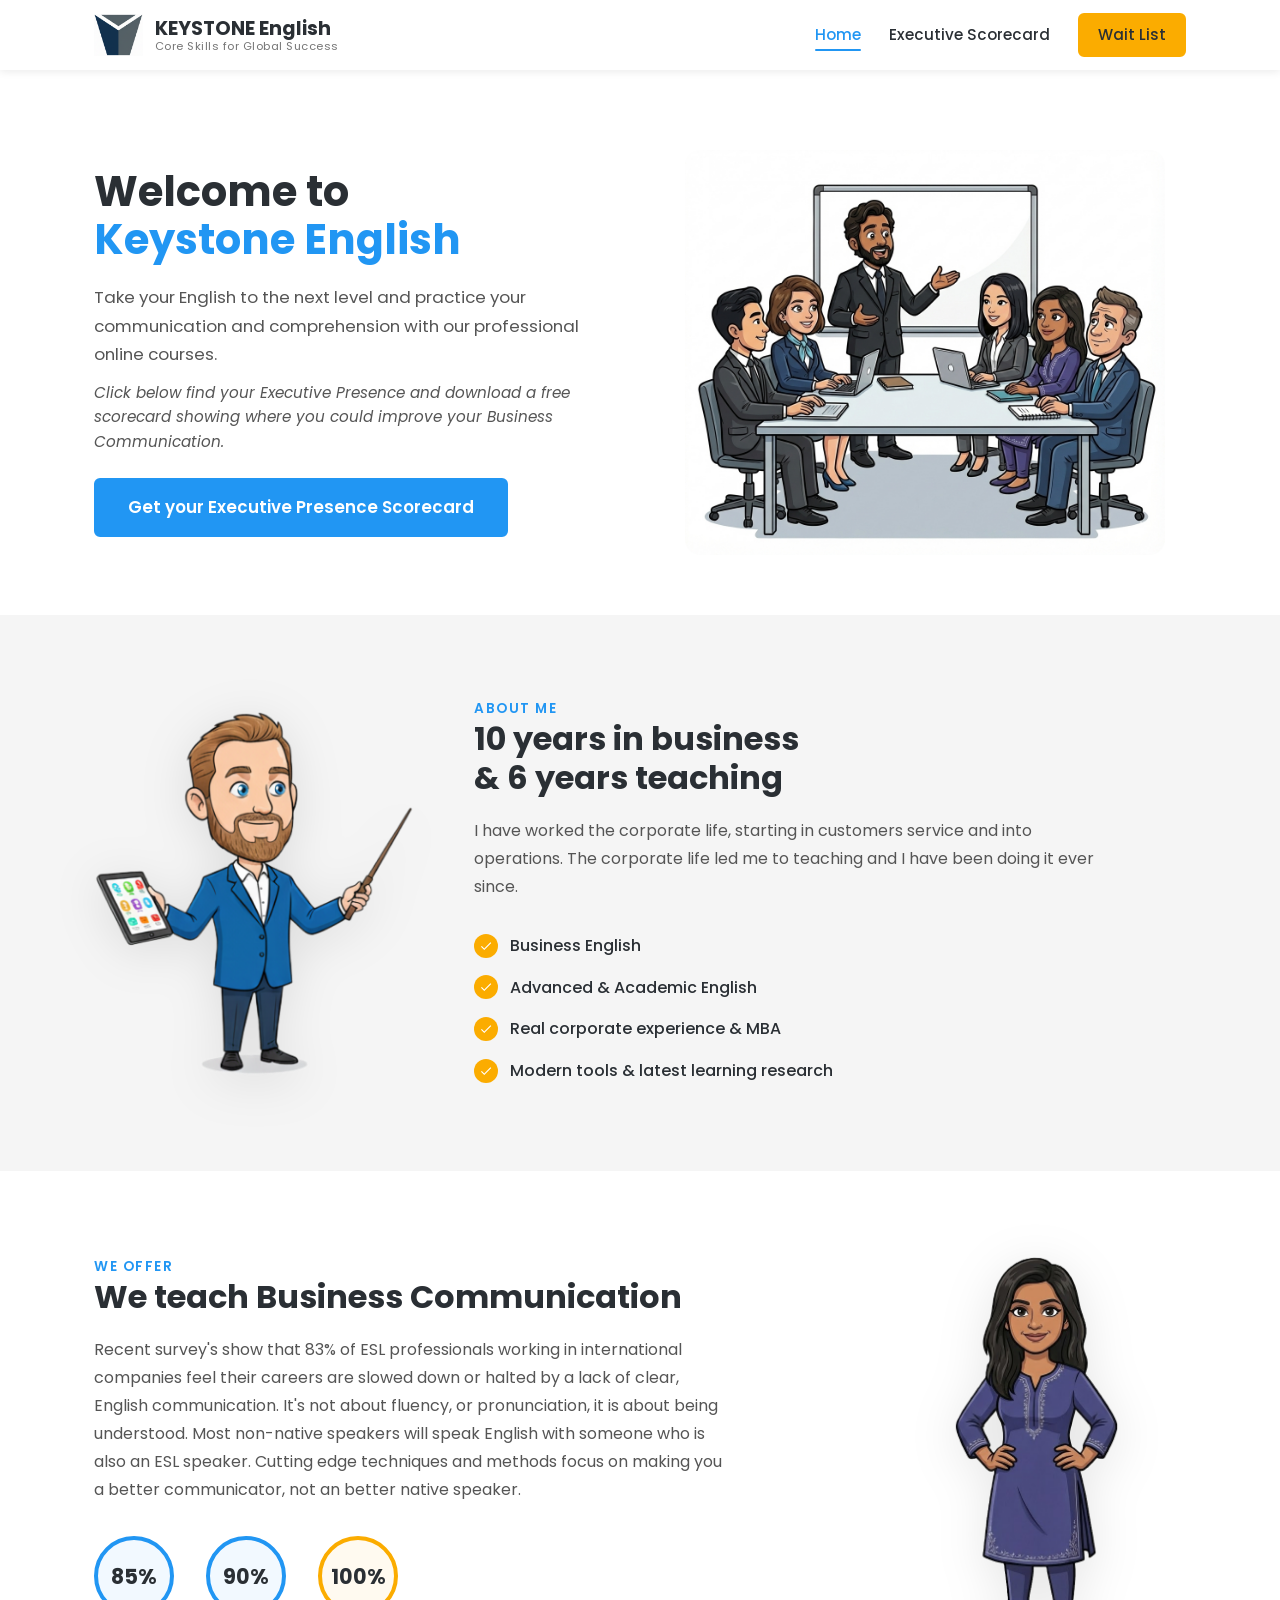
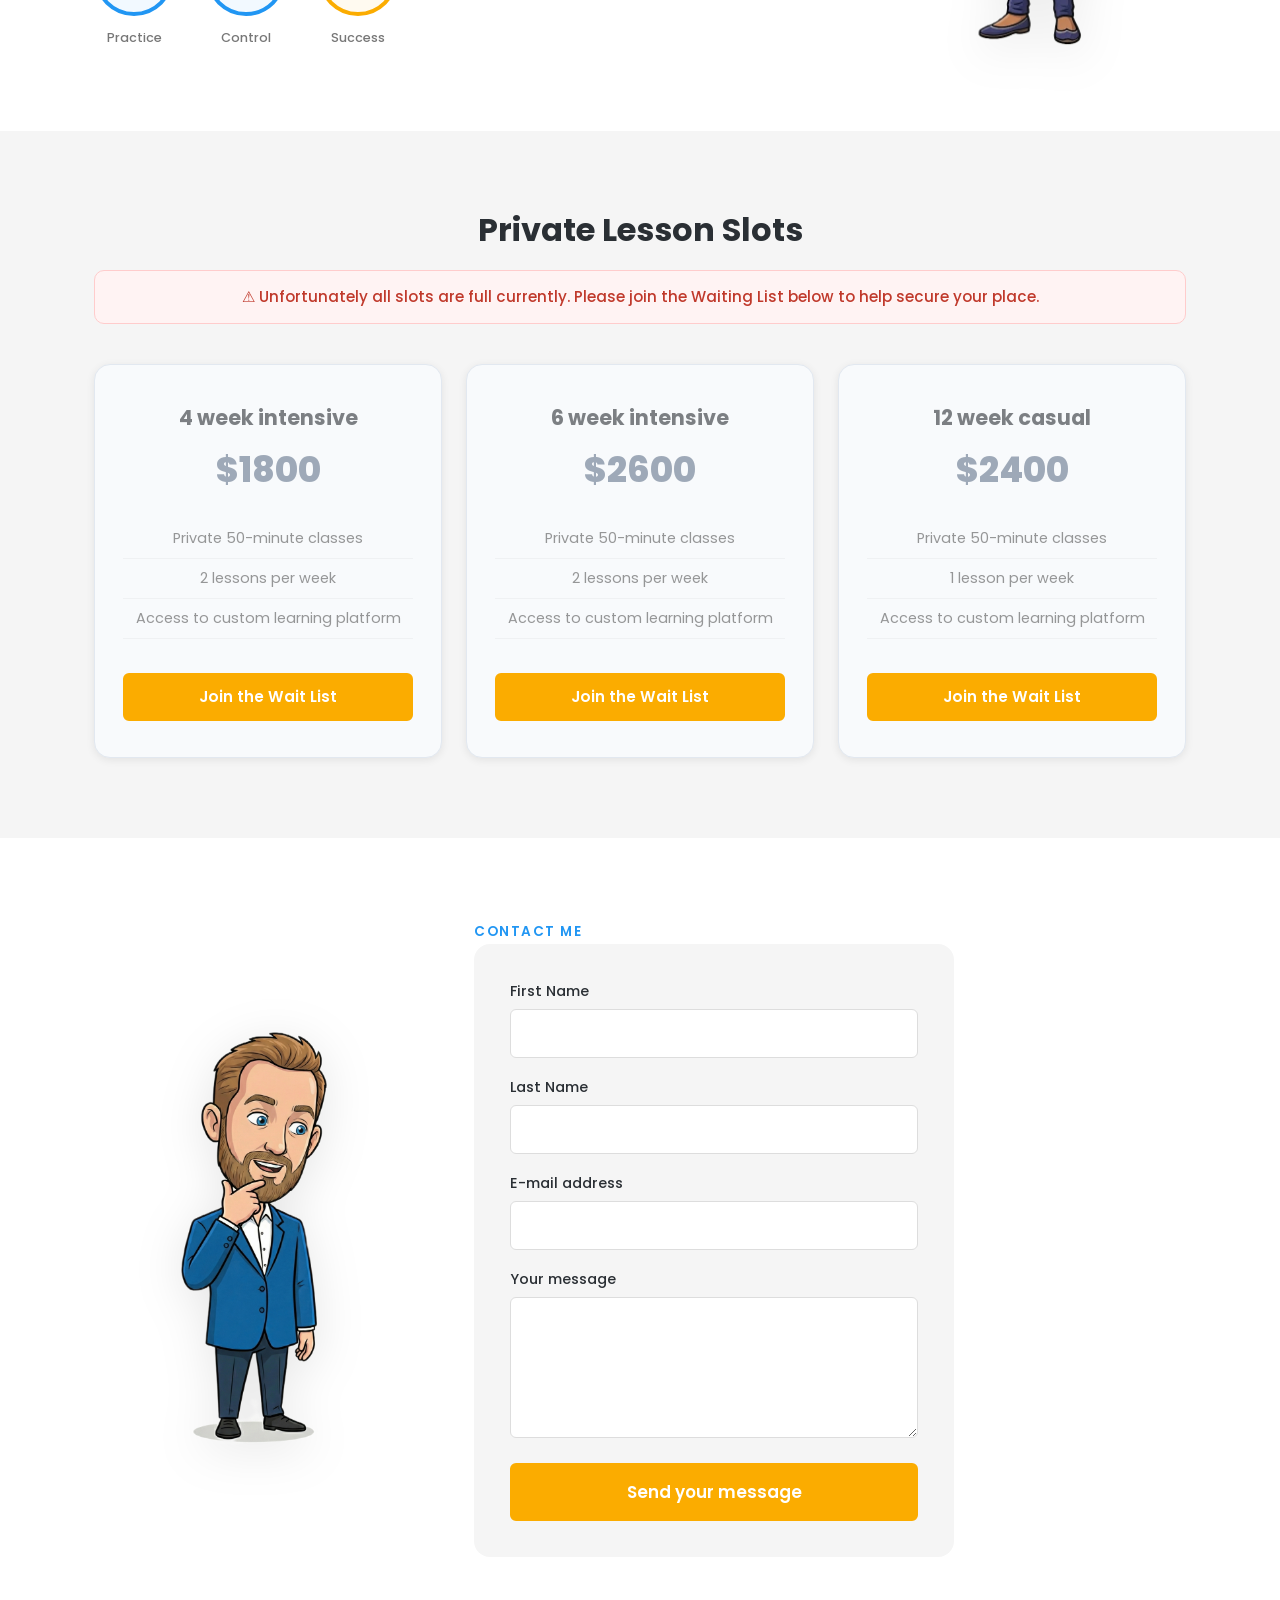
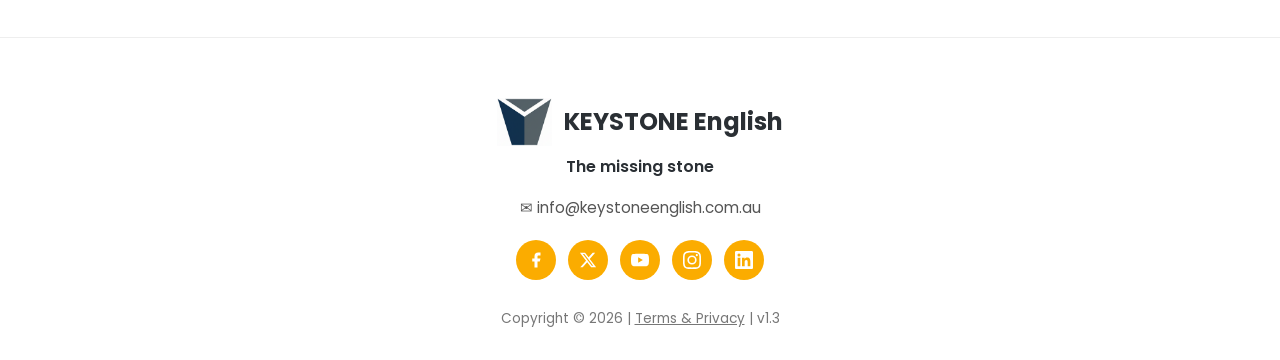
==== commit 4f10e5d0: "Sync: Update index.html" ====
--- a/index.html
+++ b/index.html
@@ -313,7 +313,7 @@
             </div>
 
             <p class="footer__copyright">Copyright © 2026 | <a href="terms.html"
-                    style="color: inherit; text-decoration: underline;">Terms & Privacy</a></p>
+                    style="color: inherit; text-decoration: underline;">Terms & Privacy</a> | v1.3</p>
         </div>
     </footer>
 
@@ -327,8 +327,12 @@
             </p>
             <form class="contact__form" id="waitlist-form">
                 <div class="form-group">
-                    <label for="wl-name">Name</label>
-                    <input type="text" id="wl-name" name="name" required>
+                    <label for="wl-given-name">Given name</label>
+                    <input type="text" id="wl-given-name" name="given_name" required>
+                </div>
+                <div class="form-group">
+                    <label for="wl-family-name">Family name</label>
+                    <input type="text" id="wl-family-name" name="family_name" required>
                 </div>
                 <div class="form-group">
                     <label for="wl-email">E-mail address</label>
@@ -413,8 +417,16 @@
             submitBtn.innerText = 'Submitting...';
             submitBtn.disabled = true;
 
-            const formData = new FormData(e.target);
-            const data = Object.fromEntries(formData.entries());
+            const givenName = document.getElementById('wl-given-name').value.trim();
+            const familyName = document.getElementById('wl-family-name').value.trim();
+            const data = {
+                given_name: givenName,
+                family_name: familyName,
+                name: givenName + ' ' + familyName,
+                email: document.getElementById('wl-email').value.trim(),
+                reason: document.getElementById('wl-reason').value,
+                other: document.getElementById('wl-other').value.trim()
+            };
 
             fetch('https://hook.eu1.make.com/kkrqp5hvw5tn18p3xby4mgd3ekr1au1r', {
                 method: 'POST',
--- a/css/style.css
+++ b/css/style.css
@@ -1,923 +1,923 @@
-/* ============================================
-   KEYSTONE ENGLISH — Brand Stylesheet
-   Brand Gold: #FBAC00 | Dark Charcoal: #2A2F34
-   Fonts: Poppins, Barlow, Playfair Display
-   ============================================ */
-
-/* ---------- RESET & BASE ---------- */
-*,
-*::before,
-*::after {
-  box-sizing: border-box;
-  margin: 0;
-  padding: 0;
-}
-
-html {
-  scroll-behavior: smooth;
-  font-size: 16px;
-}
-
-body {
-  font-family: 'Poppins', 'Barlow', Arial, Helvetica, sans-serif;
-  color: #2A2F34;
-  background: #ffffff;
-  line-height: 1.6;
-  -webkit-font-smoothing: antialiased;
-}
-
-img {
-  max-width: 100%;
-  height: auto;
-  display: block;
-}
-
-a {
-  text-decoration: none;
-  color: inherit;
-}
-
-ul {
-  list-style: none;
-}
-
-h1,
-h2,
-h3,
-h4,
-h5,
-h6 {
-  font-family: 'Poppins', sans-serif;
-  font-weight: 700;
-  line-height: 1.2;
-}
-
-/* ---------- VARIABLES ---------- */
-:root {
-  --brand-gold: #FBAC00;
-  --brand-gold-hover: #e09a00;
-  --dark: #2A2F34;
-  --dark-light: #3a4046;
-  --white: #FFFFFF;
-  --light-bg: #F5F5F5;
-  --blue: #2196F3;
-  --blue-dark: #0064D1;
-  --text-body: #555;
-  --text-muted: #777;
-  --shadow-sm: 0 2px 8px rgba(0, 0, 0, 0.08);
-  --shadow-md: 0 4px 20px rgba(0, 0, 0, 0.1);
-  --shadow-lg: 0 8px 40px rgba(0, 0, 0, 0.12);
-  --radius: 10px;
-  --radius-lg: 16px;
-  --transition: 0.3s ease;
-  --max-width: 1140px;
-}
-
-.container {
-  width: 100%;
-  max-width: var(--max-width);
-  margin: 0 auto;
-  padding: 0 24px;
-}
-
-/* ---------- NAVBAR ---------- */
-.navbar {
-  position: fixed;
-  top: 0;
-  left: 0;
-  right: 0;
-  z-index: 1000;
-  background: var(--white);
-  box-shadow: var(--shadow-sm);
-  transition: box-shadow var(--transition);
-}
-
-.navbar__inner {
-  display: flex;
-  align-items: center;
-  justify-content: space-between;
-  height: 70px;
-}
-
-.navbar__logo {
-  display: flex;
-  align-items: center;
-  gap: 12px;
-}
-
-.navbar__logo img {
-  height: 42px;
-  width: auto;
-}
-
-.navbar__logo-text {
-  font-weight: 700;
-  font-size: 1.2rem;
-  color: var(--dark);
-  line-height: 1.2;
-}
-
-.navbar__logo-text span {
-  display: block;
-  font-size: 0.7rem;
-  font-weight: 400;
-  color: var(--text-muted);
-  letter-spacing: 0.5px;
-}
-
-.navbar__links {
-  display: flex;
-  align-items: center;
-  gap: 28px;
-}
-
-.navbar__links a {
-  font-size: 0.95rem;
-  font-weight: 500;
-  color: var(--dark);
-  transition: color var(--transition);
-  position: relative;
-}
-
-.navbar__links a:hover,
-.navbar__links a.active {
-  color: var(--blue);
-}
-
-.navbar__links a.active::after {
-  content: '';
-  position: absolute;
-  bottom: -4px;
-  left: 0;
-  right: 0;
-  height: 2px;
-  background: var(--blue);
-  border-radius: 2px;
-}
-
-/* Buttons */
-.btn {
-  display: inline-flex;
-  align-items: center;
-  justify-content: center;
-  padding: 10px 24px;
-  border-radius: 6px;
-  font-family: 'Poppins', sans-serif;
-  font-weight: 600;
-  font-size: 0.95rem;
-  cursor: pointer;
-  border: 2px solid transparent;
-  transition: all var(--transition);
-  white-space: nowrap;
-}
-
-.btn--gold {
-  background: var(--brand-gold);
-  color: var(--white);
-  border-color: var(--brand-gold);
-}
-
-.btn--gold:hover {
-  background: var(--brand-gold-hover);
-  border-color: var(--brand-gold-hover);
-  transform: translateY(-1px);
-  box-shadow: 0 4px 14px rgba(251, 172, 0, 0.35);
-}
-
-.btn--blue {
-  background: var(--blue);
-  color: var(--white);
-  border-color: var(--blue);
-}
-
-.btn--blue:hover {
-  background: var(--blue-dark);
-  border-color: var(--blue-dark);
-  transform: translateY(-1px);
-  box-shadow: 0 4px 14px rgba(33, 150, 243, 0.35);
-}
-
-.btn--outline {
-  background: transparent;
-  color: var(--dark);
-  border-color: var(--dark);
-}
-
-.btn--outline:hover {
-  background: var(--dark);
-  color: var(--white);
-}
-
-.btn--lg {
-  padding: 14px 32px;
-  font-size: 1.05rem;
-}
-
-.btn--sm {
-  padding: 8px 18px;
-  font-size: 0.85rem;
-}
-
-/* Hamburger */
-.navbar__hamburger {
-  display: none;
-  flex-direction: column;
-  gap: 5px;
-  background: none;
-  border: none;
-  cursor: pointer;
-  padding: 4px;
-}
-
-.navbar__hamburger span {
-  display: block;
-  width: 26px;
-  height: 3px;
-  background: var(--dark);
-  border-radius: 2px;
-  transition: var(--transition);
-}
-
-/* ---------- HERO SECTION ---------- */
-.hero {
-  margin-top: 70px;
-  padding: 80px 0 60px;
-  background: var(--white);
-  position: relative;
-  overflow: hidden;
-}
-
-.hero .container {
-  display: flex;
-  align-items: center;
-  gap: 48px;
-}
-
-.hero__content {
-  flex: 1;
-  max-width: 540px;
-}
-
-.hero__content h1 {
-  font-size: 2.6rem;
-  color: var(--dark);
-  margin-bottom: 20px;
-  line-height: 1.15;
-}
-
-.hero__content h1 span.text-blue {
-  color: var(--blue);
-}
-
-.hero__subtitle {
-  font-size: 1.05rem;
-  color: var(--text-body);
-  margin-bottom: 12px;
-  line-height: 1.7;
-}
-
-.hero__cta-note {
-  font-size: 0.95rem;
-  color: var(--text-body);
-  margin-bottom: 24px;
-  font-style: italic;
-}
-
-.hero__actions {
-  display: flex;
-  gap: 16px;
-  flex-wrap: wrap;
-}
-
-.hero__image {
-  flex: 1;
-  display: flex;
-  justify-content: center;
-  align-items: center;
-}
-
-.hero__image img {
-  max-width: 480px;
-  width: 100%;
-  border-radius: var(--radius-lg);
-}
-
-/* ---------- SECTIONS (SHARED) ---------- */
-.section {
-  padding: 80px 0;
-}
-
-.section--light {
-  background: var(--light-bg);
-}
-
-.section--white {
-  background: var(--white);
-}
-
-.section-label {
-  font-size: 0.85rem;
-  font-weight: 600;
-  color: var(--blue);
-  text-transform: uppercase;
-  letter-spacing: 1.5px;
-  margin-bottom: 8px;
-}
-
-.section-heading {
-  font-size: 2rem;
-  color: var(--dark);
-  margin-bottom: 20px;
-}
-
-.section-text {
-  font-size: 1rem;
-  color: var(--text-body);
-  line-height: 1.75;
-  max-width: 640px;
-}
-
-/* ---------- ABOUT SECTION ---------- */
-.about__grid {
-  display: flex;
-  align-items: center;
-  gap: 60px;
-}
-
-.about__image {
-  flex: 0 0 320px;
-  display: flex;
-  justify-content: center;
-}
-
-.about__image img {
-  max-height: 440px;
-  width: auto;
-  filter: drop-shadow(0 8px 24px rgba(0, 0, 0, 0.1));
-}
-
-.about__content {
-  flex: 1;
-}
-
-.about__checklist {
-  margin-top: 24px;
-}
-
-.about__checklist li {
-  display: flex;
-  align-items: center;
-  gap: 12px;
-  padding: 8px 0;
-  font-size: 1rem;
-  color: var(--dark);
-  font-weight: 500;
-}
-
-.about__checklist li .check-icon {
-  width: 24px;
-  height: 24px;
-  border-radius: 50%;
-  background: var(--brand-gold);
-  display: flex;
-  align-items: center;
-  justify-content: center;
-  flex-shrink: 0;
-}
-
-.about__checklist li .check-icon svg {
-  width: 14px;
-  height: 14px;
-  fill: var(--white);
-}
-
-/* ---------- WE OFFER SECTION ---------- */
-.offer__grid {
-  display: flex;
-  align-items: center;
-  gap: 60px;
-}
-
-.offer__content {
-  flex: 1;
-}
-
-.offer__image {
-  flex: 0 0 300px;
-  display: flex;
-  justify-content: center;
-}
-
-.offer__image img {
-  max-height: 400px;
-  width: auto;
-  filter: drop-shadow(0 8px 24px rgba(0, 0, 0, 0.1));
-}
-
-.stats {
-  display: flex;
-  gap: 32px;
-  margin-top: 32px;
-}
-
-.stat-circle {
-  text-align: center;
-}
-
-.stat-circle__ring {
-  width: 80px;
-  height: 80px;
-  border-radius: 50%;
-  border: 4px solid #ddd;
-  display: flex;
-  align-items: center;
-  justify-content: center;
-  margin: 0 auto 8px;
-  position: relative;
-}
-
-.stat-circle__ring::before {
-  content: '';
-  position: absolute;
-  inset: -4px;
-  border-radius: 50%;
-  border: 4px solid transparent;
-}
-
-.stat-circle--85 .stat-circle__ring {
-  border-color: var(--blue);
-  background: rgba(33, 150, 243, 0.06);
-}
-
-.stat-circle--90 .stat-circle__ring {
-  border-color: var(--blue);
-  background: rgba(33, 150, 243, 0.06);
-}
-
-.stat-circle--100 .stat-circle__ring {
-  border-color: var(--brand-gold);
-  background: rgba(251, 172, 0, 0.06);
-}
-
-.stat-circle__value {
-  font-size: 1.3rem;
-  font-weight: 700;
-  color: var(--dark);
-}
-
-.stat-circle__label {
-  font-size: 0.8rem;
-  color: var(--text-muted);
-  font-weight: 500;
-}
-
-/* ---------- PACKAGES SECTION ---------- */
-.packages__notice {
-  background: #fff3f3;
-  border: 1px solid #ffcccc;
-  color: #c0392b;
-  padding: 14px 20px;
-  border-radius: var(--radius);
-  text-align: center;
-  margin-bottom: 40px;
-  font-size: 0.95rem;
-  font-weight: 500;
-}
-
-.packages__grid {
-  display: grid;
-  grid-template-columns: repeat(3, 1fr);
-  gap: 24px;
-}
-
-.package-card {
-  background: var(--white);
-  border-radius: var(--radius-lg);
-  padding: 36px 28px;
-  text-align: center;
-  box-shadow: var(--shadow-sm);
-  transition: all var(--transition);
-  border: 2px solid transparent;
-  position: relative;
-}
-
-.package-card:hover {
-  transform: translateY(-4px);
-  box-shadow: var(--shadow-lg);
-}
-
-.package-card--featured {
-  background: var(--blue);
-  color: var(--white);
-  border-color: var(--blue);
-}
-
-.package-card--featured .package-card__price,
-.package-card--featured .package-card__name,
-.package-card--featured .package-card__detail {
-  color: var(--white);
-}
-
-.package-card__name {
-  font-size: 1.3rem;
-  font-weight: 700;
-  color: var(--dark);
-  margin-bottom: 8px;
-}
-
-.package-card__price {
-  font-size: 2.2rem;
-  font-weight: 800;
-  color: var(--dark);
-  margin-bottom: 20px;
-}
-
-.package-card__price span {
-  font-size: 1rem;
-  font-weight: 400;
-}
-
-.package-card__details {
-  margin-bottom: 24px;
-}
-
-.package-card__detail {
-  font-size: 0.9rem;
-  color: var(--text-body);
-  padding: 8px 0;
-  border-bottom: 1px solid rgba(0, 0, 0, 0.06);
-}
-
-.package-card--featured .package-card__detail {
-  border-bottom-color: rgba(255, 255, 255, 0.15);
-}
-
-.package-card__btn {
-  width: 100%;
-}
-
-.package-card--featured .btn--blue {
-  background: var(--white);
-  color: var(--blue);
-  border-color: var(--white);
-}
-
-.package-card--featured .btn--blue:hover {
-  background: var(--light-bg);
-  color: var(--blue-dark);
-}
-
-/* ---------- CONTACT SECTION ---------- */
-.contact__grid {
-  display: flex;
-  align-items: center;
-  gap: 60px;
-}
-
-.contact__form-wrapper {
-  flex: 1;
-  max-width: 480px;
-}
-
-.contact__form {
-  background: var(--light-bg);
-  padding: 36px;
-  border-radius: var(--radius-lg);
-}
-
-.form-group {
-  margin-bottom: 18px;
-}
-
-.form-group label {
-  display: block;
-  font-size: 0.9rem;
-  font-weight: 500;
-  color: var(--dark);
-  margin-bottom: 6px;
-}
-
-.form-group input,
-.form-group textarea {
-  width: 100%;
-  padding: 12px 16px;
-  border: 1px solid #ddd;
-  border-radius: 6px;
-  font-family: 'Poppins', sans-serif;
-  font-size: 0.95rem;
-  color: var(--dark);
-  transition: border-color var(--transition);
-  background: var(--white);
-}
-
-.form-group input:focus,
-.form-group textarea:focus {
-  outline: none;
-  border-color: var(--brand-gold);
-  box-shadow: 0 0 0 3px rgba(251, 172, 0, 0.15);
-}
-
-.form-group textarea {
-  resize: vertical;
-  min-height: 120px;
-}
-
-.contact__image {
-  flex: 0 0 320px;
-  display: flex;
-  justify-content: center;
-}
-
-.contact__image img {
-  max-height: 420px;
-  width: auto;
-  filter: drop-shadow(0 8px 24px rgba(0, 0, 0, 0.1));
-}
-
-/* ---------- FOOTER ---------- */
-.footer {
-  background: var(--white);
-  border-top: 1px solid #eee;
-  padding: 60px 0 30px;
-  text-align: center;
-}
-
-.footer__character {
-  margin: 0 auto 20px;
-}
-
-.footer__character img {
-  max-height: 160px;
-  width: auto;
-  margin: 0 auto;
-}
-
-.footer__logo {
-  display: flex;
-  align-items: center;
-  justify-content: center;
-  gap: 12px;
-  margin-bottom: 8px;
-}
-
-.footer__logo img {
-  height: 48px;
-  width: auto;
-}
-
-.footer__logo-text {
-  font-size: 1.5rem;
-  font-weight: 700;
-  color: var(--dark);
-}
-
-.footer__tagline {
-  font-size: 1rem;
-  font-weight: 600;
-  color: var(--dark);
-  margin-bottom: 16px;
-}
-
-.footer__email {
-  font-size: 0.95rem;
-  color: var(--text-body);
-  margin-bottom: 20px;
-}
-
-.footer__email a {
-  color: var(--text-body);
-  transition: color var(--transition);
-}
-
-.footer__email a:hover {
-  color: var(--brand-gold);
-}
-
-.footer__social {
-  display: flex;
-  justify-content: center;
-  gap: 12px;
-  margin-bottom: 28px;
-}
-
-.footer__social a {
-  width: 40px;
-  height: 40px;
-  border-radius: 50%;
-  background: var(--brand-gold);
-  color: var(--white);
-  display: flex;
-  align-items: center;
-  justify-content: center;
-  font-size: 1rem;
-  font-weight: 700;
-  transition: all var(--transition);
-}
-
-.footer__social a:hover {
-  background: var(--brand-gold-hover);
-  transform: translateY(-2px);
-  box-shadow: 0 4px 12px rgba(251, 172, 0, 0.35);
-}
-
-.footer__social a svg {
-  width: 18px;
-  height: 18px;
-  fill: var(--white);
-}
-
-.footer__copyright {
-  font-size: 0.85rem;
-  color: var(--text-muted);
-}
-
-/* ---------- ANIMATIONS ---------- */
-.fade-in {
-  opacity: 0;
-  transform: translateY(24px);
-  transition: opacity 0.6s ease, transform 0.6s ease;
-}
-
-.fade-in.visible {
-  opacity: 1;
-  transform: translateY(0);
-}
-
-/* ---------- RESPONSIVE ---------- */
-@media (max-width: 992px) {
-  .hero .container {
-    flex-direction: column;
-    text-align: center;
-  }
-
-  .hero__content {
-    max-width: 100%;
-  }
-
-  .hero__actions {
-    justify-content: center;
-  }
-
-  .hero__image img {
-    max-width: 380px;
-  }
-
-  .about__grid {
-    flex-direction: column;
-    text-align: center;
-  }
-
-  .about__image {
-    flex: none;
-  }
-
-  .about__checklist li {
-    justify-content: center;
-  }
-
-  .offer__grid {
-    flex-direction: column;
-    text-align: center;
-  }
-
-  .offer__image {
-    flex: none;
-    order: -1;
-  }
-
-  .stats {
-    justify-content: center;
-  }
-
-  .packages__grid {
-    grid-template-columns: 1fr;
-    max-width: 400px;
-    margin: 0 auto;
-  }
-
-  .contact__grid {
-    flex-direction: column;
-    text-align: center;
-  }
-
-  .contact__form-wrapper {
-    max-width: 100%;
-  }
-
-  .contact__image {
-    flex: none;
-    order: -1;
-  }
-}
-
-@media (max-width: 768px) {
-  .navbar__links {
-    display: none;
-  }
-
-  .navbar__hamburger {
-    display: flex;
-  }
-
-  .navbar__links.open {
-    display: flex;
-    flex-direction: column;
-    position: absolute;
-    top: 70px;
-    left: 0;
-    right: 0;
-    background: var(--white);
-    padding: 20px 24px;
-    box-shadow: var(--shadow-md);
-    gap: 16px;
-  }
-
-  .hero__content h1 {
-    font-size: 2rem;
-  }
-
-  .section-heading {
-    font-size: 1.6rem;
-  }
-}
-
-@media (max-width: 480px) {
-  .hero {
-    padding: 60px 0 40px;
-  }
-
-  .section {
-    padding: 60px 0;
-  }
-
-  .hero__content h1 {
-    font-size: 1.7rem;
-  }
-
-  .stats {
-    gap: 20px;
-  }
-
-  .stat-circle__ring {
-    width: 64px;
-    height: 64px;
-  }
-
-  .stat-circle__value {
-    font-size: 1.1rem;
-  }
-}
-
-/* ---------- MODAL ---------- */
-.modal {
-  display: none;
-  position: fixed;
-  z-index: 2000;
-  left: 0;
-  top: 0;
-  width: 100%;
-  height: 100%;
-  overflow: auto;
-  background-color: rgba(0, 0, 0, 0.6);
-  backdrop-filter: blur(4px);
-}
-
-.modal-content {
-  background-color: var(--white);
-  margin: 10% auto;
-  padding: 40px;
-  border-radius: var(--radius-lg);
-  box-shadow: var(--shadow-lg);
-  width: 90%;
-  max-width: 500px;
-  position: relative;
-  animation: modalFadeIn 0.3s ease;
-}
-
-.modal-close {
-  color: #aaa;
-  position: absolute;
-  top: 20px;
-  right: 24px;
-  font-size: 28px;
-  font-weight: bold;
-  cursor: pointer;
-}
-
-.modal-close:hover,
-.modal-close:focus {
-  color: var(--dark);
-  text-decoration: none;
-}
-
-@keyframes modalFadeIn {
-  from {
-    opacity: 0;
-    transform: translateY(-20px);
-  }
-
-  to {
-    opacity: 1;
-    transform: translateY(0);
-  }
+/* ============================================
+   KEYSTONE ENGLISH — Brand Stylesheet
+   Brand Gold: #FBAC00 | Dark Charcoal: #2A2F34
+   Fonts: Poppins, Barlow, Playfair Display
+   ============================================ */
+
+/* ---------- RESET & BASE ---------- */
+*,
+*::before,
+*::after {
+  box-sizing: border-box;
+  margin: 0;
+  padding: 0;
+}
+
+html {
+  scroll-behavior: smooth;
+  font-size: 16px;
+}
+
+body {
+  font-family: 'Poppins', 'Barlow', Arial, Helvetica, sans-serif;
+  color: #2A2F34;
+  background: #ffffff;
+  line-height: 1.6;
+  -webkit-font-smoothing: antialiased;
+}
+
+img {
+  max-width: 100%;
+  height: auto;
+  display: block;
+}
+
+a {
+  text-decoration: none;
+  color: inherit;
+}
+
+ul {
+  list-style: none;
+}
+
+h1,
+h2,
+h3,
+h4,
+h5,
+h6 {
+  font-family: 'Poppins', sans-serif;
+  font-weight: 700;
+  line-height: 1.2;
+}
+
+/* ---------- VARIABLES ---------- */
+:root {
+  --brand-gold: #FBAC00;
+  --brand-gold-hover: #e09a00;
+  --dark: #2A2F34;
+  --dark-light: #3a4046;
+  --white: #FFFFFF;
+  --light-bg: #F5F5F5;
+  --blue: #2196F3;
+  --blue-dark: #0064D1;
+  --text-body: #555;
+  --text-muted: #777;
+  --shadow-sm: 0 2px 8px rgba(0, 0, 0, 0.08);
+  --shadow-md: 0 4px 20px rgba(0, 0, 0, 0.1);
+  --shadow-lg: 0 8px 40px rgba(0, 0, 0, 0.12);
+  --radius: 10px;
+  --radius-lg: 16px;
+  --transition: 0.3s ease;
+  --max-width: 1140px;
+}
+
+.container {
+  width: 100%;
+  max-width: var(--max-width);
+  margin: 0 auto;
+  padding: 0 24px;
+}
+
+/* ---------- NAVBAR ---------- */
+.navbar {
+  position: fixed;
+  top: 0;
+  left: 0;
+  right: 0;
+  z-index: 1000;
+  background: var(--white);
+  box-shadow: var(--shadow-sm);
+  transition: box-shadow var(--transition);
+}
+
+.navbar__inner {
+  display: flex;
+  align-items: center;
+  justify-content: space-between;
+  height: 70px;
+}
+
+.navbar__logo {
+  display: flex;
+  align-items: center;
+  gap: 12px;
+}
+
+.navbar__logo img {
+  height: 42px;
+  width: auto;
+}
+
+.navbar__logo-text {
+  font-weight: 700;
+  font-size: 1.2rem;
+  color: var(--dark);
+  line-height: 1.2;
+}
+
+.navbar__logo-text span {
+  display: block;
+  font-size: 0.7rem;
+  font-weight: 400;
+  color: var(--text-muted);
+  letter-spacing: 0.5px;
+}
+
+.navbar__links {
+  display: flex;
+  align-items: center;
+  gap: 28px;
+}
+
+.navbar__links a {
+  font-size: 0.95rem;
+  font-weight: 500;
+  color: var(--dark);
+  transition: color var(--transition);
+  position: relative;
+}
+
+.navbar__links a:hover,
+.navbar__links a.active {
+  color: var(--blue);
+}
+
+.navbar__links a.active::after {
+  content: '';
+  position: absolute;
+  bottom: -4px;
+  left: 0;
+  right: 0;
+  height: 2px;
+  background: var(--blue);
+  border-radius: 2px;
+}
+
+/* Buttons */
+.btn {
+  display: inline-flex;
+  align-items: center;
+  justify-content: center;
+  padding: 10px 24px;
+  border-radius: 6px;
+  font-family: 'Poppins', sans-serif;
+  font-weight: 600;
+  font-size: 0.95rem;
+  cursor: pointer;
+  border: 2px solid transparent;
+  transition: all var(--transition);
+  white-space: nowrap;
+}
+
+.btn--gold {
+  background: var(--brand-gold);
+  color: var(--white);
+  border-color: var(--brand-gold);
+}
+
+.btn--gold:hover {
+  background: var(--brand-gold-hover);
+  border-color: var(--brand-gold-hover);
+  transform: translateY(-1px);
+  box-shadow: 0 4px 14px rgba(251, 172, 0, 0.35);
+}
+
+.btn--blue {
+  background: var(--blue);
+  color: var(--white);
+  border-color: var(--blue);
+}
+
+.btn--blue:hover {
+  background: var(--blue-dark);
+  border-color: var(--blue-dark);
+  transform: translateY(-1px);
+  box-shadow: 0 4px 14px rgba(33, 150, 243, 0.35);
+}
+
+.btn--outline {
+  background: transparent;
+  color: var(--dark);
+  border-color: var(--dark);
+}
+
+.btn--outline:hover {
+  background: var(--dark);
+  color: var(--white);
+}
+
+.btn--lg {
+  padding: 14px 32px;
+  font-size: 1.05rem;
+}
+
+.btn--sm {
+  padding: 8px 18px;
+  font-size: 0.85rem;
+}
+
+/* Hamburger */
+.navbar__hamburger {
+  display: none;
+  flex-direction: column;
+  gap: 5px;
+  background: none;
+  border: none;
+  cursor: pointer;
+  padding: 4px;
+}
+
+.navbar__hamburger span {
+  display: block;
+  width: 26px;
+  height: 3px;
+  background: var(--dark);
+  border-radius: 2px;
+  transition: var(--transition);
+}
+
+/* ---------- HERO SECTION ---------- */
+.hero {
+  margin-top: 70px;
+  padding: 80px 0 60px;
+  background: var(--white);
+  position: relative;
+  overflow: hidden;
+}
+
+.hero .container {
+  display: flex;
+  align-items: center;
+  gap: 48px;
+}
+
+.hero__content {
+  flex: 1;
+  max-width: 540px;
+}
+
+.hero__content h1 {
+  font-size: 2.6rem;
+  color: var(--dark);
+  margin-bottom: 20px;
+  line-height: 1.15;
+}
+
+.hero__content h1 span.text-blue {
+  color: var(--blue);
+}
+
+.hero__subtitle {
+  font-size: 1.05rem;
+  color: var(--text-body);
+  margin-bottom: 12px;
+  line-height: 1.7;
+}
+
+.hero__cta-note {
+  font-size: 0.95rem;
+  color: var(--text-body);
+  margin-bottom: 24px;
+  font-style: italic;
+}
+
+.hero__actions {
+  display: flex;
+  gap: 16px;
+  flex-wrap: wrap;
+}
+
+.hero__image {
+  flex: 1;
+  display: flex;
+  justify-content: center;
+  align-items: center;
+}
+
+.hero__image img {
+  max-width: 480px;
+  width: 100%;
+  border-radius: var(--radius-lg);
+}
+
+/* ---------- SECTIONS (SHARED) ---------- */
+.section {
+  padding: 80px 0;
+}
+
+.section--light {
+  background: var(--light-bg);
+}
+
+.section--white {
+  background: var(--white);
+}
+
+.section-label {
+  font-size: 0.85rem;
+  font-weight: 600;
+  color: var(--blue);
+  text-transform: uppercase;
+  letter-spacing: 1.5px;
+  margin-bottom: 8px;
+}
+
+.section-heading {
+  font-size: 2rem;
+  color: var(--dark);
+  margin-bottom: 20px;
+}
+
+.section-text {
+  font-size: 1rem;
+  color: var(--text-body);
+  line-height: 1.75;
+  max-width: 640px;
+}
+
+/* ---------- ABOUT SECTION ---------- */
+.about__grid {
+  display: flex;
+  align-items: center;
+  gap: 60px;
+}
+
+.about__image {
+  flex: 0 0 320px;
+  display: flex;
+  justify-content: center;
+}
+
+.about__image img {
+  max-height: 440px;
+  width: auto;
+  filter: drop-shadow(0 8px 24px rgba(0, 0, 0, 0.1));
+}
+
+.about__content {
+  flex: 1;
+}
+
+.about__checklist {
+  margin-top: 24px;
+}
+
+.about__checklist li {
+  display: flex;
+  align-items: center;
+  gap: 12px;
+  padding: 8px 0;
+  font-size: 1rem;
+  color: var(--dark);
+  font-weight: 500;
+}
+
+.about__checklist li .check-icon {
+  width: 24px;
+  height: 24px;
+  border-radius: 50%;
+  background: var(--brand-gold);
+  display: flex;
+  align-items: center;
+  justify-content: center;
+  flex-shrink: 0;
+}
+
+.about__checklist li .check-icon svg {
+  width: 14px;
+  height: 14px;
+  fill: var(--white);
+}
+
+/* ---------- WE OFFER SECTION ---------- */
+.offer__grid {
+  display: flex;
+  align-items: center;
+  gap: 60px;
+}
+
+.offer__content {
+  flex: 1;
+}
+
+.offer__image {
+  flex: 0 0 300px;
+  display: flex;
+  justify-content: center;
+}
+
+.offer__image img {
+  max-height: 400px;
+  width: auto;
+  filter: drop-shadow(0 8px 24px rgba(0, 0, 0, 0.1));
+}
+
+.stats {
+  display: flex;
+  gap: 32px;
+  margin-top: 32px;
+}
+
+.stat-circle {
+  text-align: center;
+}
+
+.stat-circle__ring {
+  width: 80px;
+  height: 80px;
+  border-radius: 50%;
+  border: 4px solid #ddd;
+  display: flex;
+  align-items: center;
+  justify-content: center;
+  margin: 0 auto 8px;
+  position: relative;
+}
+
+.stat-circle__ring::before {
+  content: '';
+  position: absolute;
+  inset: -4px;
+  border-radius: 50%;
+  border: 4px solid transparent;
+}
+
+.stat-circle--85 .stat-circle__ring {
+  border-color: var(--blue);
+  background: rgba(33, 150, 243, 0.06);
+}
+
+.stat-circle--90 .stat-circle__ring {
+  border-color: var(--blue);
+  background: rgba(33, 150, 243, 0.06);
+}
+
+.stat-circle--100 .stat-circle__ring {
+  border-color: var(--brand-gold);
+  background: rgba(251, 172, 0, 0.06);
+}
+
+.stat-circle__value {
+  font-size: 1.3rem;
+  font-weight: 700;
+  color: var(--dark);
+}
+
+.stat-circle__label {
+  font-size: 0.8rem;
+  color: var(--text-muted);
+  font-weight: 500;
+}
+
+/* ---------- PACKAGES SECTION ---------- */
+.packages__notice {
+  background: #fff3f3;
+  border: 1px solid #ffcccc;
+  color: #c0392b;
+  padding: 14px 20px;
+  border-radius: var(--radius);
+  text-align: center;
+  margin-bottom: 40px;
+  font-size: 0.95rem;
+  font-weight: 500;
+}
+
+.packages__grid {
+  display: grid;
+  grid-template-columns: repeat(3, 1fr);
+  gap: 24px;
+}
+
+.package-card {
+  background: var(--white);
+  border-radius: var(--radius-lg);
+  padding: 36px 28px;
+  text-align: center;
+  box-shadow: var(--shadow-sm);
+  transition: all var(--transition);
+  border: 2px solid transparent;
+  position: relative;
+}
+
+.package-card:hover {
+  transform: translateY(-4px);
+  box-shadow: var(--shadow-lg);
+}
+
+.package-card--featured {
+  background: var(--blue);
+  color: var(--white);
+  border-color: var(--blue);
+}
+
+.package-card--featured .package-card__price,
+.package-card--featured .package-card__name,
+.package-card--featured .package-card__detail {
+  color: var(--white);
+}
+
+.package-card__name {
+  font-size: 1.3rem;
+  font-weight: 700;
+  color: var(--dark);
+  margin-bottom: 8px;
+}
+
+.package-card__price {
+  font-size: 2.2rem;
+  font-weight: 800;
+  color: var(--dark);
+  margin-bottom: 20px;
+}
+
+.package-card__price span {
+  font-size: 1rem;
+  font-weight: 400;
+}
+
+.package-card__details {
+  margin-bottom: 24px;
+}
+
+.package-card__detail {
+  font-size: 0.9rem;
+  color: var(--text-body);
+  padding: 8px 0;
+  border-bottom: 1px solid rgba(0, 0, 0, 0.06);
+}
+
+.package-card--featured .package-card__detail {
+  border-bottom-color: rgba(255, 255, 255, 0.15);
+}
+
+.package-card__btn {
+  width: 100%;
+}
+
+.package-card--featured .btn--blue {
+  background: var(--white);
+  color: var(--blue);
+  border-color: var(--white);
+}
+
+.package-card--featured .btn--blue:hover {
+  background: var(--light-bg);
+  color: var(--blue-dark);
+}
+
+/* ---------- CONTACT SECTION ---------- */
+.contact__grid {
+  display: flex;
+  align-items: center;
+  gap: 60px;
+}
+
+.contact__form-wrapper {
+  flex: 1;
+  max-width: 480px;
+}
+
+.contact__form {
+  background: var(--light-bg);
+  padding: 36px;
+  border-radius: var(--radius-lg);
+}
+
+.form-group {
+  margin-bottom: 18px;
+}
+
+.form-group label {
+  display: block;
+  font-size: 0.9rem;
+  font-weight: 500;
+  color: var(--dark);
+  margin-bottom: 6px;
+}
+
+.form-group input,
+.form-group textarea {
+  width: 100%;
+  padding: 12px 16px;
+  border: 1px solid #ddd;
+  border-radius: 6px;
+  font-family: 'Poppins', sans-serif;
+  font-size: 0.95rem;
+  color: var(--dark);
+  transition: border-color var(--transition);
+  background: var(--white);
+}
+
+.form-group input:focus,
+.form-group textarea:focus {
+  outline: none;
+  border-color: var(--brand-gold);
+  box-shadow: 0 0 0 3px rgba(251, 172, 0, 0.15);
+}
+
+.form-group textarea {
+  resize: vertical;
+  min-height: 120px;
+}
+
+.contact__image {
+  flex: 0 0 320px;
+  display: flex;
+  justify-content: center;
+}
+
+.contact__image img {
+  max-height: 420px;
+  width: auto;
+  filter: drop-shadow(0 8px 24px rgba(0, 0, 0, 0.1));
+}
+
+/* ---------- FOOTER ---------- */
+.footer {
+  background: var(--white);
+  border-top: 1px solid #eee;
+  padding: 60px 0 30px;
+  text-align: center;
+}
+
+.footer__character {
+  margin: 0 auto 20px;
+}
+
+.footer__character img {
+  max-height: 160px;
+  width: auto;
+  margin: 0 auto;
+}
+
+.footer__logo {
+  display: flex;
+  align-items: center;
+  justify-content: center;
+  gap: 12px;
+  margin-bottom: 8px;
+}
+
+.footer__logo img {
+  height: 48px;
+  width: auto;
+}
+
+.footer__logo-text {
+  font-size: 1.5rem;
+  font-weight: 700;
+  color: var(--dark);
+}
+
+.footer__tagline {
+  font-size: 1rem;
+  font-weight: 600;
+  color: var(--dark);
+  margin-bottom: 16px;
+}
+
+.footer__email {
+  font-size: 0.95rem;
+  color: var(--text-body);
+  margin-bottom: 20px;
+}
+
+.footer__email a {
+  color: var(--text-body);
+  transition: color var(--transition);
+}
+
+.footer__email a:hover {
+  color: var(--brand-gold);
+}
+
+.footer__social {
+  display: flex;
+  justify-content: center;
+  gap: 12px;
+  margin-bottom: 28px;
+}
+
+.footer__social a {
+  width: 40px;
+  height: 40px;
+  border-radius: 50%;
+  background: var(--brand-gold);
+  color: var(--white);
+  display: flex;
+  align-items: center;
+  justify-content: center;
+  font-size: 1rem;
+  font-weight: 700;
+  transition: all var(--transition);
+}
+
+.footer__social a:hover {
+  background: var(--brand-gold-hover);
+  transform: translateY(-2px);
+  box-shadow: 0 4px 12px rgba(251, 172, 0, 0.35);
+}
+
+.footer__social a svg {
+  width: 18px;
+  height: 18px;
+  fill: var(--white);
+}
+
+.footer__copyright {
+  font-size: 0.85rem;
+  color: var(--text-muted);
+}
+
+/* ---------- ANIMATIONS ---------- */
+.fade-in {
+  opacity: 0;
+  transform: translateY(24px);
+  transition: opacity 0.6s ease, transform 0.6s ease;
+}
+
+.fade-in.visible {
+  opacity: 1;
+  transform: translateY(0);
+}
+
+/* ---------- RESPONSIVE ---------- */
+@media (max-width: 992px) {
+  .hero .container {
+    flex-direction: column;
+    text-align: center;
+  }
+
+  .hero__content {
+    max-width: 100%;
+  }
+
+  .hero__actions {
+    justify-content: center;
+  }
+
+  .hero__image img {
+    max-width: 380px;
+  }
+
+  .about__grid {
+    flex-direction: column;
+    text-align: center;
+  }
+
+  .about__image {
+    flex: none;
+  }
+
+  .about__checklist li {
+    justify-content: center;
+  }
+
+  .offer__grid {
+    flex-direction: column;
+    text-align: center;
+  }
+
+  .offer__image {
+    flex: none;
+    order: -1;
+  }
+
+  .stats {
+    justify-content: center;
+  }
+
+  .packages__grid {
+    grid-template-columns: 1fr;
+    max-width: 400px;
+    margin: 0 auto;
+  }
+
+  .contact__grid {
+    flex-direction: column;
+    text-align: center;
+  }
+
+  .contact__form-wrapper {
+    max-width: 100%;
+  }
+
+  .contact__image {
+    flex: none;
+    order: -1;
+  }
+}
+
+@media (max-width: 768px) {
+  .navbar__links {
+    display: none;
+  }
+
+  .navbar__hamburger {
+    display: flex;
+  }
+
+  .navbar__links.open {
+    display: flex;
+    flex-direction: column;
+    position: absolute;
+    top: 70px;
+    left: 0;
+    right: 0;
+    background: var(--white);
+    padding: 20px 24px;
+    box-shadow: var(--shadow-md);
+    gap: 16px;
+  }
+
+  .hero__content h1 {
+    font-size: 2rem;
+  }
+
+  .section-heading {
+    font-size: 1.6rem;
+  }
+}
+
+@media (max-width: 480px) {
+  .hero {
+    padding: 60px 0 40px;
+  }
+
+  .section {
+    padding: 60px 0;
+  }
+
+  .hero__content h1 {
+    font-size: 1.7rem;
+  }
+
+  .stats {
+    gap: 20px;
+  }
+
+  .stat-circle__ring {
+    width: 64px;
+    height: 64px;
+  }
+
+  .stat-circle__value {
+    font-size: 1.1rem;
+  }
+}
+
+/* ---------- MODAL ---------- */
+.modal {
+  display: none;
+  position: fixed;
+  z-index: 2000;
+  left: 0;
+  top: 0;
+  width: 100%;
+  height: 100%;
+  overflow: auto;
+  background-color: rgba(0, 0, 0, 0.6);
+  backdrop-filter: blur(4px);
+}
+
+.modal-content {
+  background-color: var(--white);
+  margin: 10% auto;
+  padding: 40px;
+  border-radius: var(--radius-lg);
+  box-shadow: var(--shadow-lg);
+  width: 90%;
+  max-width: 500px;
+  position: relative;
+  animation: modalFadeIn 0.3s ease;
+}
+
+.modal-close {
+  color: #aaa;
+  position: absolute;
+  top: 20px;
+  right: 24px;
+  font-size: 28px;
+  font-weight: bold;
+  cursor: pointer;
+}
+
+.modal-close:hover,
+.modal-close:focus {
+  color: var(--dark);
+  text-decoration: none;
+}
+
+@keyframes modalFadeIn {
+  from {
+    opacity: 0;
+    transform: translateY(-20px);
+  }
+
+  to {
+    opacity: 1;
+    transform: translateY(0);
+  }
 }
